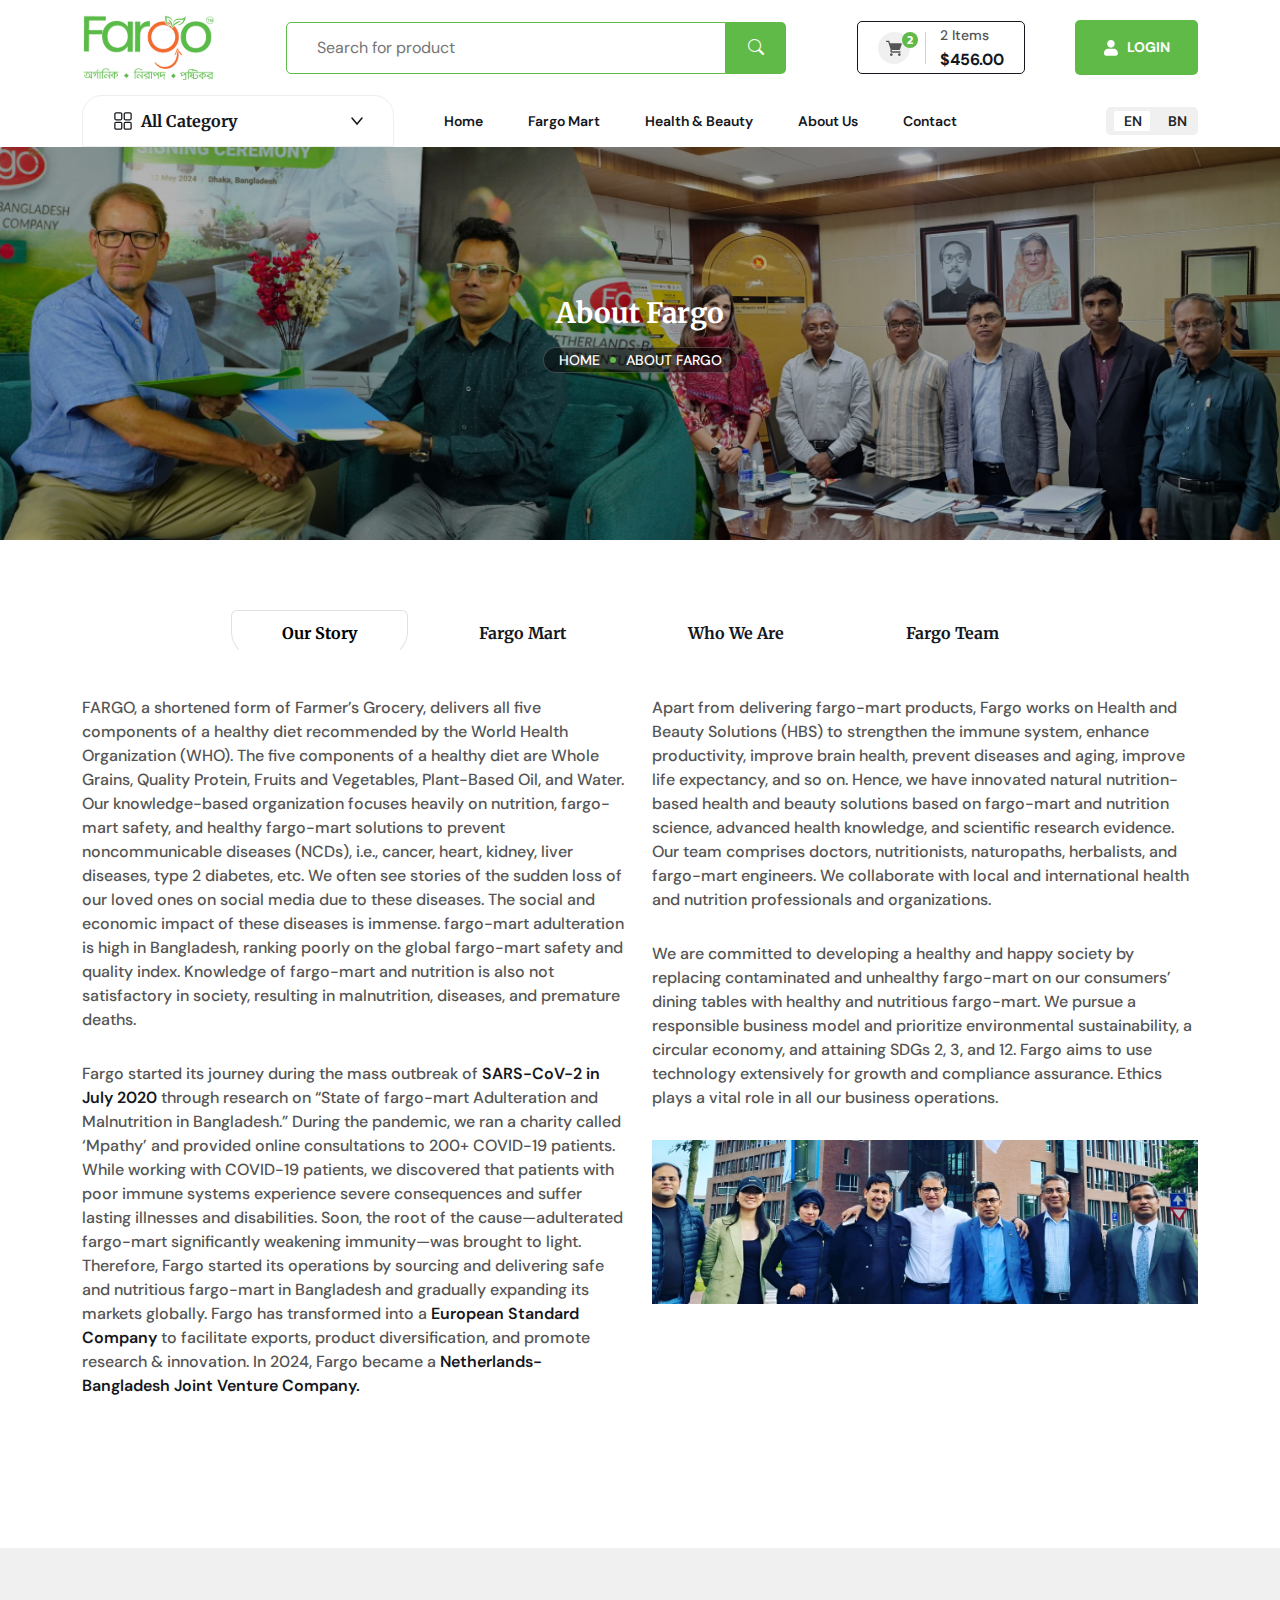
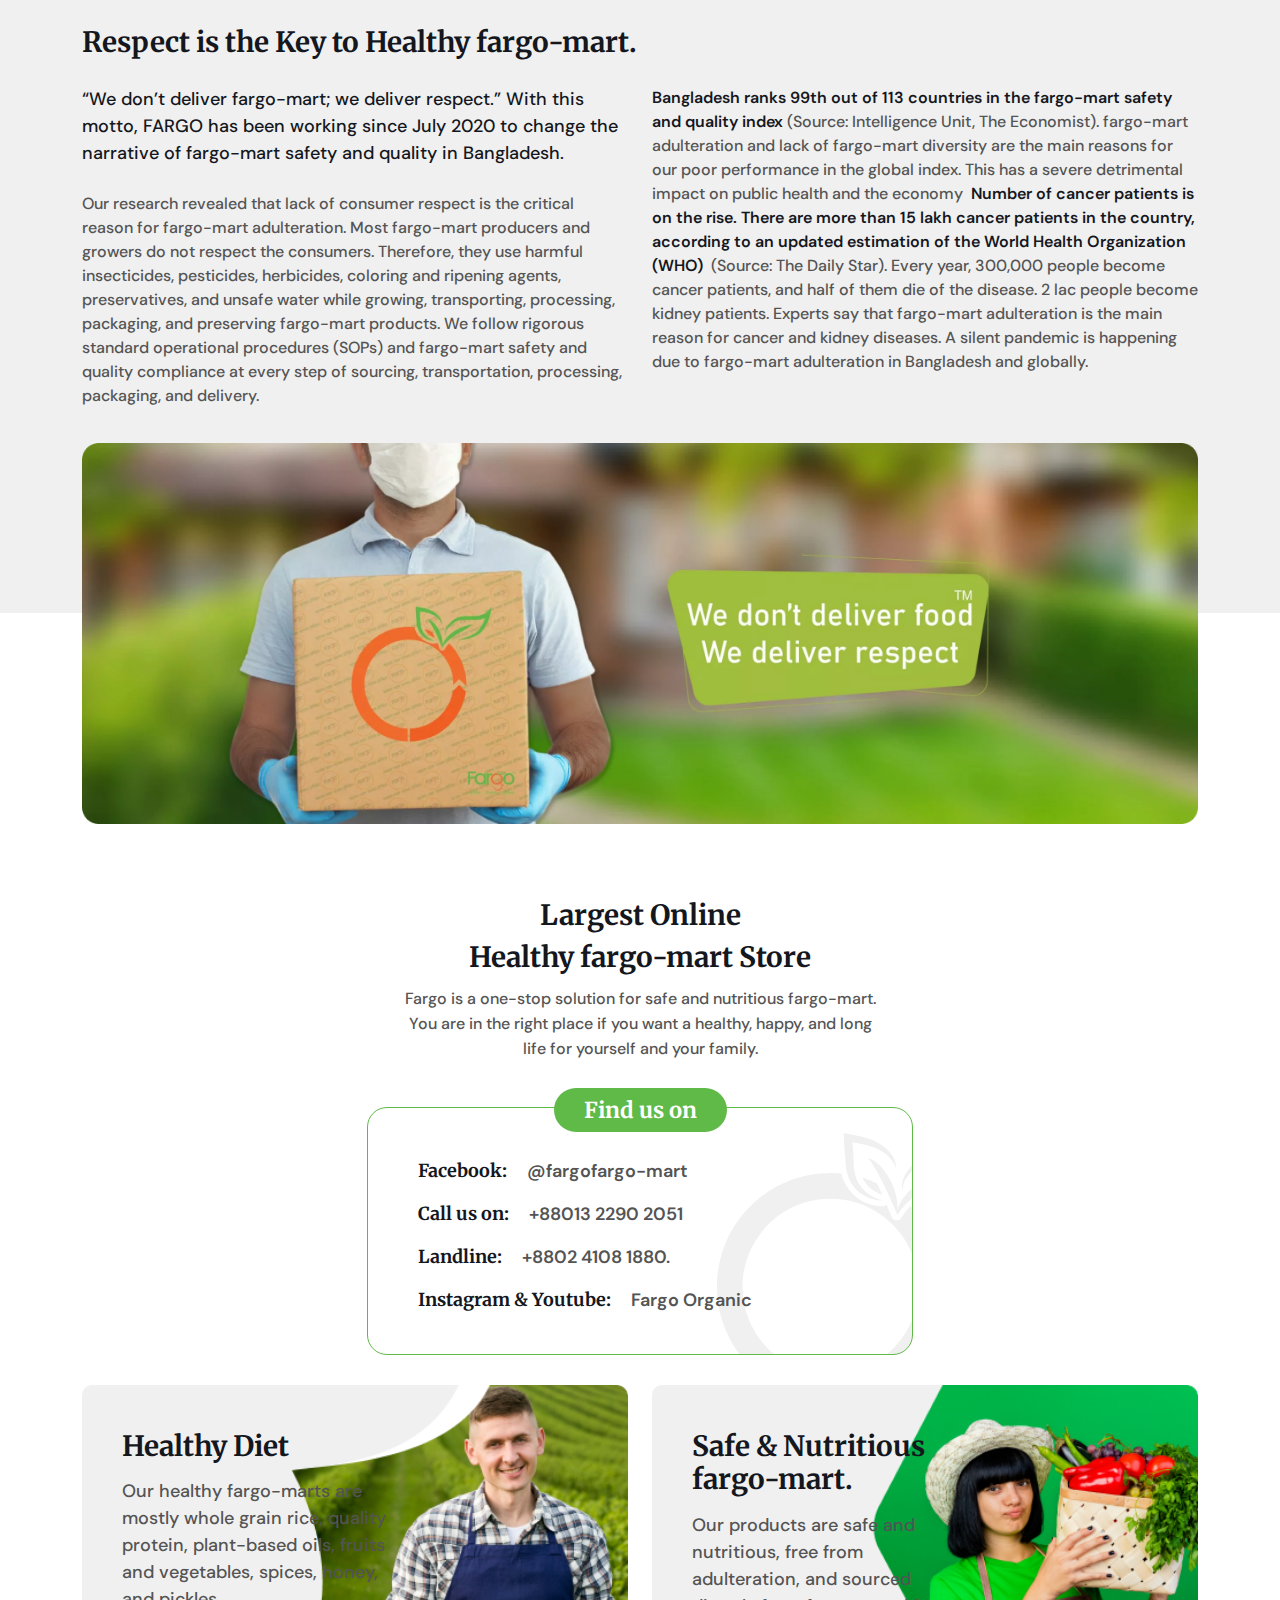
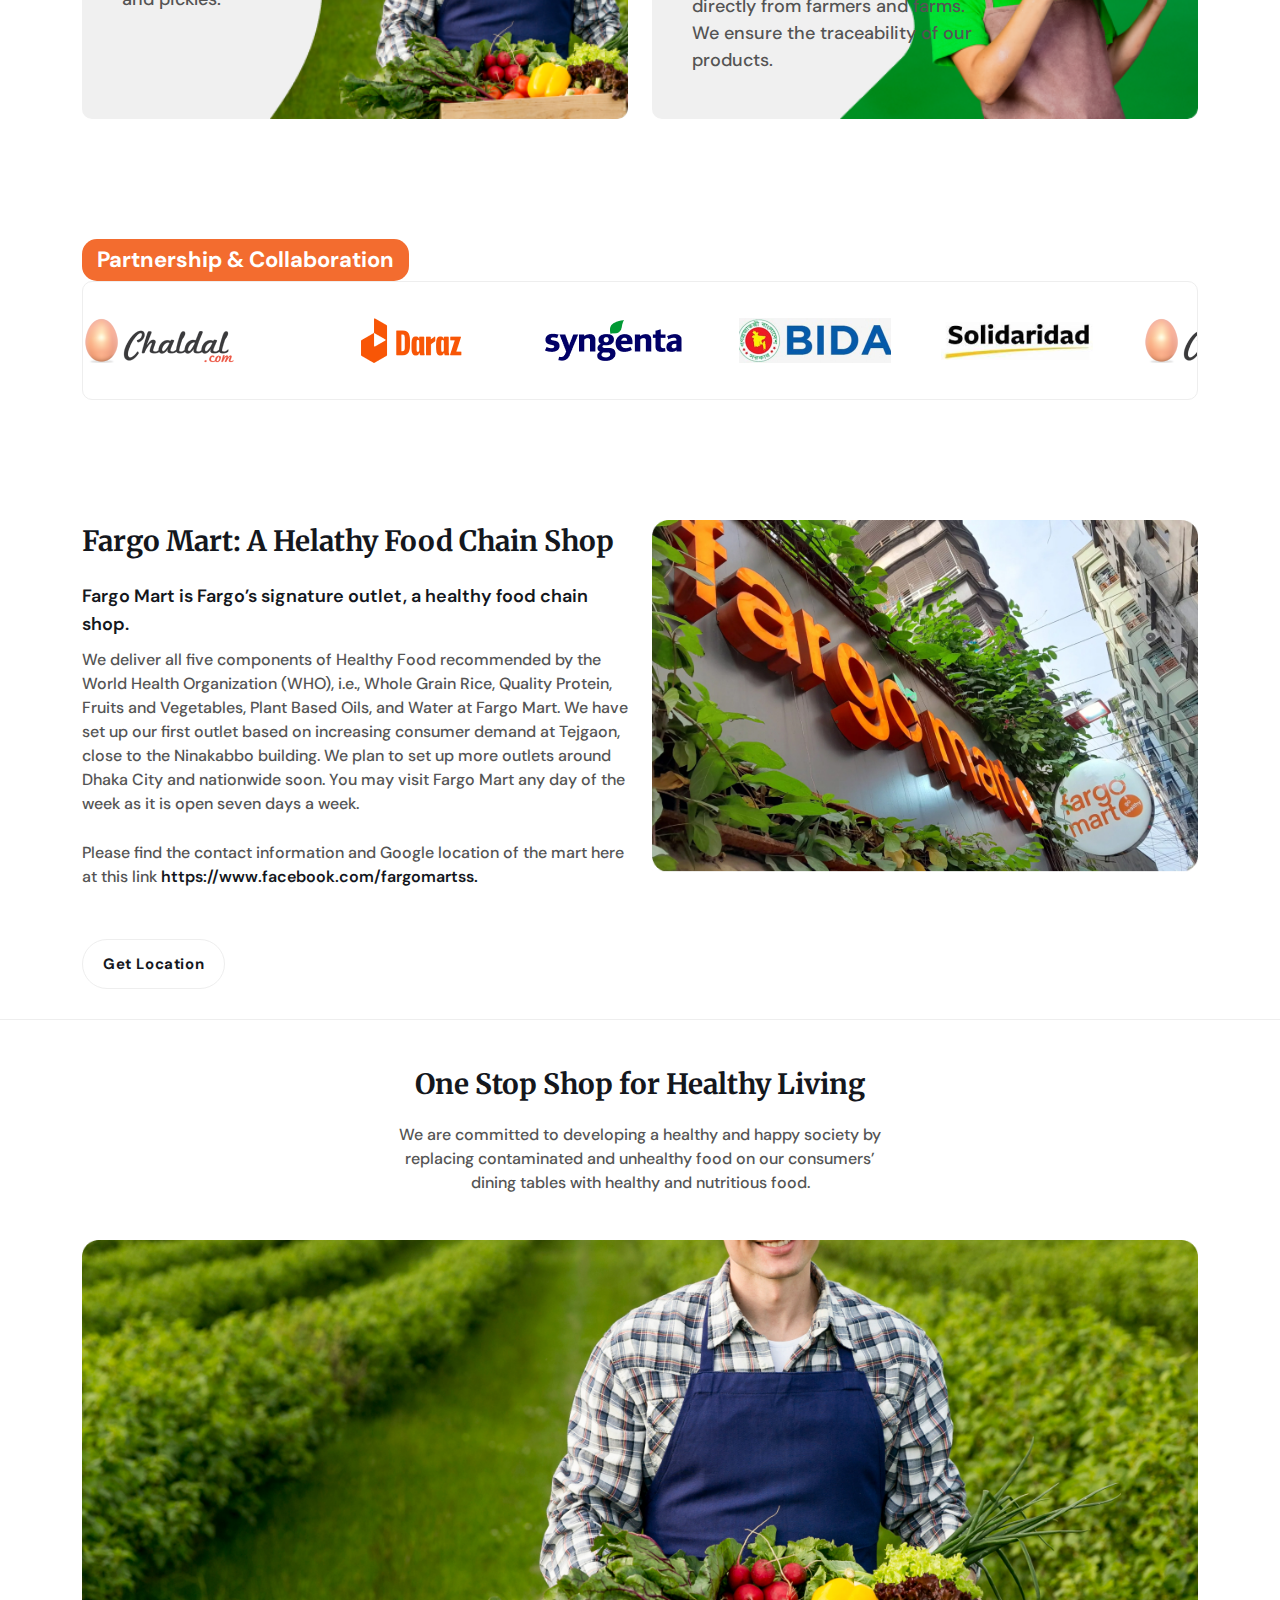
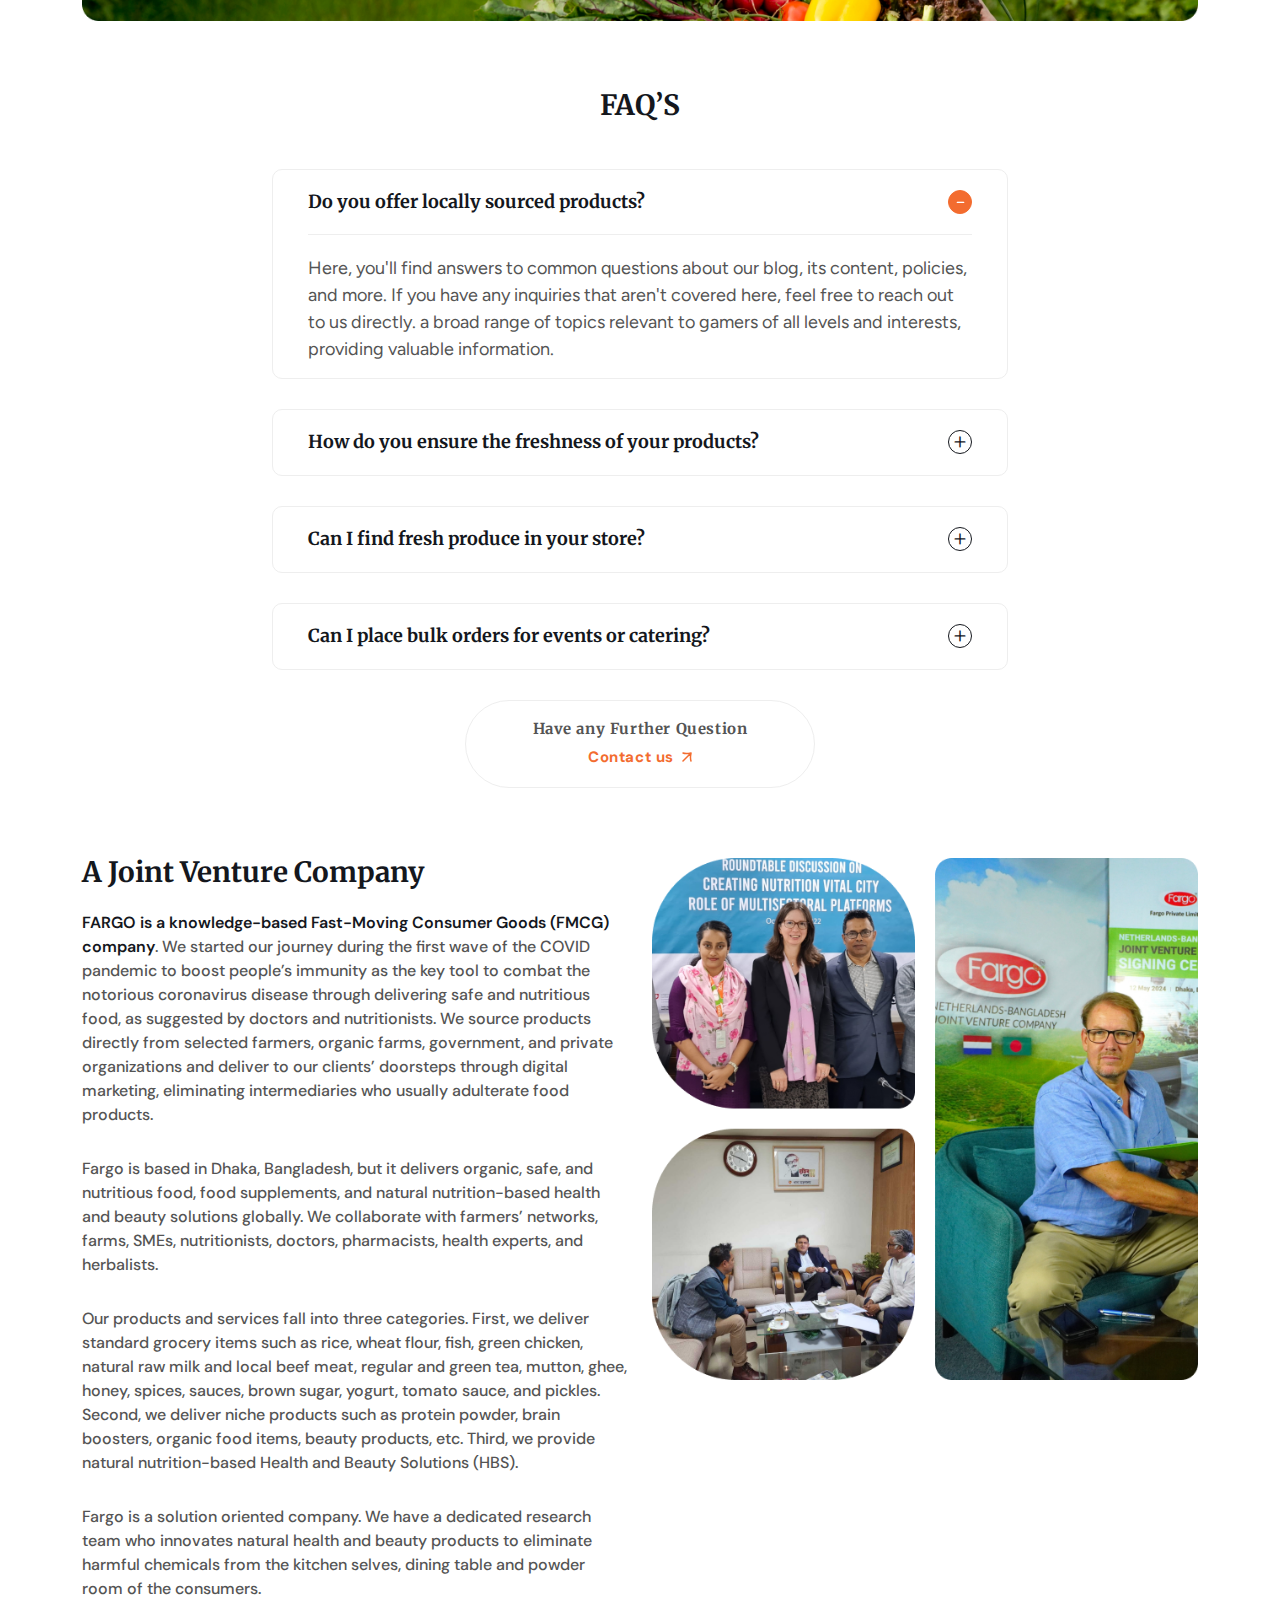
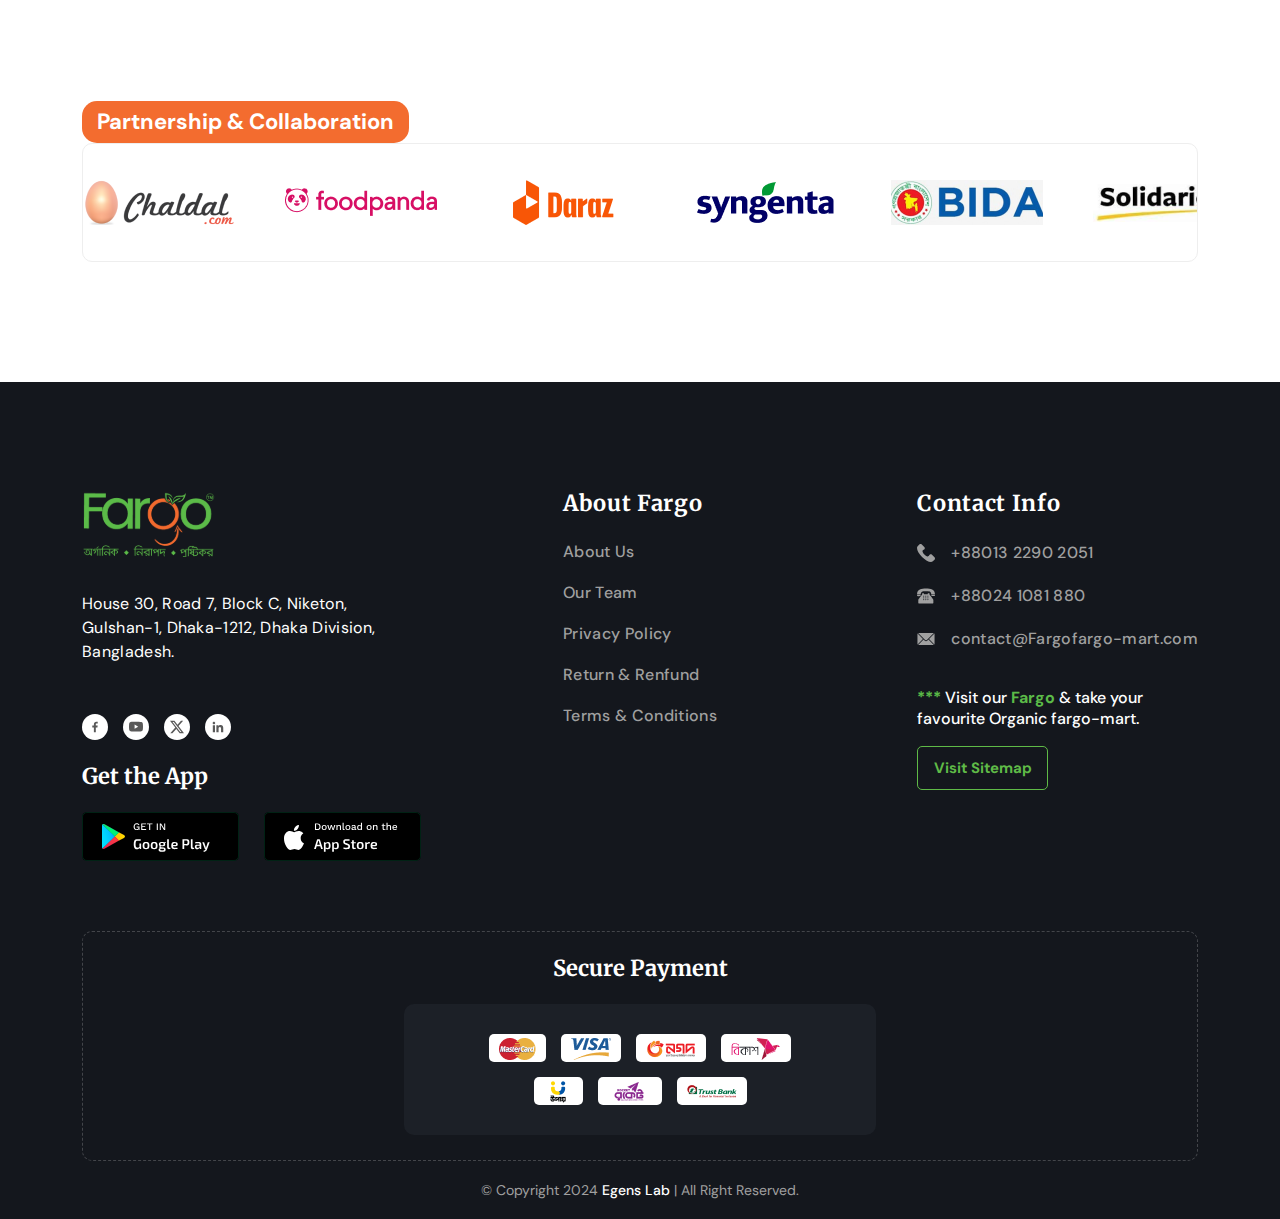
==== about-us.html @ 72e7073d "Add new code" ====
<!DOCTYPE html>
<html lang="en">

<head>
    <meta charset="UTF-8">
    <meta name="viewport" content="width=device-width, initial-scale=1.0">
    <!-- swiper link -->
    <link rel="stylesheet" href="assets/css/swiper-bundle.min.css">
    <!-- fancybox link -->
    <link rel="stylesheet" href="assets/css/jquery.fancybox.min.css">
    <!-- animation css link -->
    <link rel="stylesheet" href="assets/css/animate.css">
    <link rel="stylesheet" href="assets/css/nice-select.css">
    <!-- bootstrap link -->
    <link rel="stylesheet" href="assets/css/bootstrap-icons.min.css">
    <link rel="stylesheet" href="assets/css/bootstrap.min.css">
    <!-- boxicon link -->
    <link rel="stylesheet" href="assets/css/boxicons.min.css">
    <!-- My css link -->
    <link rel="stylesheet" href="assets/css/style.css">
    <title>Fargo- HTML template</title>
</head>

<body>
    <!-- Header section strats here -->
    <div class="top-bar d-lg-flex d-none">
        <div class="container-xl container-fluid">
            <div class="row">
                <div class="col-lg-12">
                    <div class="topbar-wrapper">
                        <div class="company-logo">
                            <a href="#">
                                <img src="assets/image/icon/fargo-logo.svg" alt="">
                            </a>
                        </div>
                        <div class="search-area">
                            <form>
                                <div class="form-inner">
                                    <input type="text" placeholder="Search for product">
                                    <button type="submit"><i class="bi bi-search"></i></button>
                                </div>
                            </form>
                        </div>
                        <div class="top-bar-right">
                            <div class="price-tag">
                                <div class="icon">
                                    <svg width="16" height="16" viewBox="0 0 16 16" fill="none"
                                        xmlns="http://www.w3.org/2000/svg">
                                        <path
                                            d="M0.666667 0.666687C0.489856 0.666687 0.320286 0.736925 0.195262 0.861949C0.0702379 0.986973 0 1.15654 0 1.33335C0 1.51016 0.0702379 1.67973 0.195262 1.80476C0.320286 1.92978 0.489856 2.00002 0.666667 2.00002H1.85333C1.95024 2.00019 2.04464 2.03078 2.12323 2.08748C2.20181 2.14417 2.26061 2.22411 2.29133 2.31602L4.48933 8.91135C4.58733 9.20468 4.59933 9.51935 4.52467 9.81935L4.344 10.544C4.078 11.6067 4.90533 12.6667 6 12.6667H14C14.1768 12.6667 14.3464 12.5964 14.4714 12.4714C14.5964 12.3464 14.6667 12.1768 14.6667 12C14.6667 11.8232 14.5964 11.6536 14.4714 11.5286C14.3464 11.4036 14.1768 11.3334 14 11.3334H6C5.74 11.3334 5.57333 11.12 5.63667 10.8687L5.77333 10.3234C5.79636 10.2311 5.84953 10.1492 5.92441 10.0906C5.99929 10.032 6.0916 10.0002 6.18667 10H13.3333C13.4734 10.0002 13.61 9.95623 13.7237 9.87437C13.8374 9.79252 13.9224 9.67693 13.9667 9.54402L15.7433 4.21069C15.7767 4.11046 15.7858 4.00374 15.7698 3.89932C15.7539 3.7949 15.7133 3.69576 15.6516 3.61008C15.5898 3.5244 15.5085 3.45463 15.4145 3.40652C15.3204 3.3584 15.2163 3.33333 15.1107 3.33335H4.37C4.27298 3.33332 4.17843 3.3028 4.09971 3.24609C4.02099 3.18938 3.96209 3.10937 3.93133 3.01735L3.29933 1.12269C3.2551 0.989883 3.17019 0.874371 3.05663 0.792525C2.94308 0.71068 2.80664 0.666653 2.66667 0.666687H0.666667ZM5.33333 13.3334C4.97971 13.3334 4.64057 13.4738 4.39052 13.7239C4.14048 13.9739 4 14.3131 4 14.6667C4 15.0203 4.14048 15.3594 4.39052 15.6095C4.64057 15.8595 4.97971 16 5.33333 16C5.68695 16 6.02609 15.8595 6.27614 15.6095C6.52619 15.3594 6.66667 15.0203 6.66667 14.6667C6.66667 14.3131 6.52619 13.9739 6.27614 13.7239C6.02609 13.4738 5.68695 13.3334 5.33333 13.3334ZM13.3333 13.3334C12.9797 13.3334 12.6406 13.4738 12.3905 13.7239C12.1405 13.9739 12 14.3131 12 14.6667C12 15.0203 12.1405 15.3594 12.3905 15.6095C12.6406 15.8595 12.9797 16 13.3333 16C13.687 16 14.0261 15.8595 14.2761 15.6095C14.5262 15.3594 14.6667 15.0203 14.6667 14.6667C14.6667 14.3131 14.5262 13.9739 14.2761 13.7239C14.0261 13.4738 13.687 13.3334 13.3333 13.3334Z"
                                            fill="#545454" />
                                    </svg>
                                    <span>2</span>
                                </div>
                                <div class="price">
                                    <span>2 Items</span>
                                    <h6>$456.00</h6>
                                </div>
                            </div>
                            <div class="login-button">
                                <a href="#" class="primary-btn1">
                                    <svg width="16" height="16" viewBox="0 0 16 16" fill="none"
                                        xmlns="http://www.w3.org/2000/svg">
                                        <path
                                            d="M4.1035 3.81732C4.1035 1.71257 5.81608 0 7.92083 0C10.0256 0 11.7382 1.71257 11.7382 3.81732C11.7382 5.92207 10.0256 7.63464 7.92083 7.63464C5.81608 7.63464 4.1035 5.92207 4.1035 3.81732ZM10.3318 8.84011H5.50989C2.96233 8.84011 0.888916 10.9135 0.888916 13.4611C0.889342 14.0471 1.12232 14.609 1.53669 15.0233C1.95106 15.4377 2.51294 15.6707 3.09895 15.6711H12.7427C13.3287 15.6707 13.8906 15.4377 14.305 15.0233C14.7193 14.609 14.9523 14.0471 14.9527 13.4611C14.9527 10.9135 12.8793 8.84011 10.3318 8.84011Z"
                                            fill="white" />
                                    </svg>
                                    LOGIN
                                </a>
                            </div>
                        </div>
                    </div>
                </div>
            </div>
        </div>
    </div>
    <header class="header-area">
        <div class="container-xl container-fluid">
            <div class="row">
                <div class="col-lg-12">
                    <div class="header-wrapper">
                        <div class="category-ans-menu">

                            <div class="category-area">
                                <div class="category-btn">
                                    <span>
                                        <svg width="20" height="20" viewBox="0 0 20 20" fill="none"
                                            xmlns="http://www.w3.org/2000/svg">
                                            <path
                                                d="M16.875 10.625H12.5C12.0027 10.625 11.5258 10.8225 11.1742 11.1742C10.8225 11.5258 10.625 12.0027 10.625 12.5V16.875C10.625 17.3723 10.8225 17.8492 11.1742 18.2008C11.5258 18.5525 12.0027 18.75 12.5 18.75H16.875C17.3723 18.75 17.8492 18.5525 18.2008 18.2008C18.5525 17.8492 18.75 17.3723 18.75 16.875V12.5C18.75 12.0027 18.5525 11.5258 18.2008 11.1742C17.8492 10.8225 17.3723 10.625 16.875 10.625ZM17.5 16.875C17.5 17.0408 17.4342 17.1997 17.3169 17.3169C17.1997 17.4342 17.0408 17.5 16.875 17.5H12.5C12.3342 17.5 12.1753 17.4342 12.0581 17.3169C11.9408 17.1997 11.875 17.0408 11.875 16.875V12.5C11.875 12.3342 11.9408 12.1753 12.0581 12.0581C12.1753 11.9408 12.3342 11.875 12.5 11.875H16.875C17.0408 11.875 17.1997 11.9408 17.3169 12.0581C17.4342 12.1753 17.5 12.3342 17.5 12.5V16.875ZM7.5 10.625H3.125C2.62772 10.625 2.15081 10.8225 1.79917 11.1742C1.44754 11.5258 1.25 12.0027 1.25 12.5V16.875C1.25 17.3723 1.44754 17.8492 1.79917 18.2008C2.15081 18.5525 2.62772 18.75 3.125 18.75H7.5C7.99728 18.75 8.47419 18.5525 8.82583 18.2008C9.17746 17.8492 9.375 17.3723 9.375 16.875V12.5C9.375 12.0027 9.17746 11.5258 8.82583 11.1742C8.47419 10.8225 7.99728 10.625 7.5 10.625ZM8.125 16.875C8.125 17.0408 8.05915 17.1997 7.94194 17.3169C7.82473 17.4342 7.66576 17.5 7.5 17.5H3.125C2.95924 17.5 2.80027 17.4342 2.68306 17.3169C2.56585 17.1997 2.5 17.0408 2.5 16.875V12.5C2.5 12.3342 2.56585 12.1753 2.68306 12.0581C2.80027 11.9408 2.95924 11.875 3.125 11.875H7.5C7.66576 11.875 7.82473 11.9408 7.94194 12.0581C8.05915 12.1753 8.125 12.3342 8.125 12.5V16.875ZM16.875 1.25H12.5C12.0027 1.25 11.5258 1.44754 11.1742 1.79917C10.8225 2.15081 10.625 2.62772 10.625 3.125V7.5C10.625 7.99728 10.8225 8.47419 11.1742 8.82583C11.5258 9.17746 12.0027 9.375 12.5 9.375H16.875C17.3723 9.375 17.8492 9.17746 18.2008 8.82583C18.5525 8.47419 18.75 7.99728 18.75 7.5V3.125C18.75 2.62772 18.5525 2.15081 18.2008 1.79917C17.8492 1.44754 17.3723 1.25 16.875 1.25ZM17.5 7.5C17.5 7.66576 17.4342 7.82473 17.3169 7.94194C17.1997 8.05915 17.0408 8.125 16.875 8.125H12.5C12.3342 8.125 12.1753 8.05915 12.0581 7.94194C11.9408 7.82473 11.875 7.66576 11.875 7.5V3.125C11.875 2.95924 11.9408 2.80027 12.0581 2.68306C12.1753 2.56585 12.3342 2.5 12.5 2.5H16.875C17.0408 2.5 17.1997 2.56585 17.3169 2.68306C17.4342 2.80027 17.5 2.95924 17.5 3.125V7.5ZM7.5 1.25H3.125C2.62772 1.25 2.15081 1.44754 1.79917 1.79917C1.44754 2.15081 1.25 2.62772 1.25 3.125V7.5C1.25 7.99728 1.44754 8.47419 1.79917 8.82583C2.15081 9.17746 2.62772 9.375 3.125 9.375H7.5C7.99728 9.375 8.47419 9.17746 8.82583 8.82583C9.17746 8.47419 9.375 7.99728 9.375 7.5V3.125C9.375 2.62772 9.17746 2.15081 8.82583 1.79917C8.47419 1.44754 7.99728 1.25 7.5 1.25ZM8.125 7.5C8.125 7.66576 8.05915 7.82473 7.94194 7.94194C7.82473 8.05915 7.66576 8.125 7.5 8.125H3.125C2.95924 8.125 2.80027 8.05915 2.68306 7.94194C2.56585 7.82473 2.5 7.66576 2.5 7.5V3.125C2.5 2.95924 2.56585 2.80027 2.68306 2.68306C2.80027 2.56585 2.95924 2.5 3.125 2.5H7.5C7.66576 2.5 7.82473 2.56585 7.94194 2.68306C8.05915 2.80027 8.125 2.95924 8.125 3.125V7.5Z"
                                                fill="#14171D" />
                                        </svg>
                                        All Category
                                    </span>
                                    <svg width="12" height="12" viewBox="0 0 12 12" fill="none"
                                        xmlns="http://www.w3.org/2000/svg">
                                        <path d="M1 3L6 9L11 3" stroke="#14171D" stroke-width="1.5"
                                            stroke-linecap="round" />
                                    </svg>
                                </div>
                                <div class="category-menu">

                                    <ul class="category-list">
                                        <li class="active"><a href="#"><img src="assets/image/icon/spices.svg"
                                                    alt="">Spices</a></li>
                                        <li><a href="#"><img src="assets/image/icon/dates.svg" alt="">Fresh Dates</a>
                                        </li>
                                        <li><a href="#"><img src="assets/image/icon/oil.svg" alt="">Oils & Extracts</a>
                                        </li>
                                        <li><a href="#"><img src="assets/image/icon/grains.svg" alt="">Grains</a></li>
                                        <li><a href="#"><img src="assets/image/icon/ghee.svg" alt="">Pure Ghee</a></li>
                                        <li><a href="#"><img src="assets/image/icon/sauce.svg" alt="">Sauce</a></li>
                                        <li><a href="#"><img src="assets/image/icon/honey.svg" alt="">Honey</a></li>
                                        <li><a href="#"><img src="assets/image/icon/pickle.svg" alt="">Pickle</a></li>
                                        <li><a href="#"><img src="assets/image/icon/tea.svg" alt="">Fresh Tea</a></li>
                                        <li><a href="#"><img src="assets/image/icon/fish.svg" alt="">Dried Fish</a></li>
                                    </ul>
                                    <div class="hotline">
                                        <div class="icon">
                                            <svg width="40" height="40" viewBox="0 0 40 40"
                                                xmlns="http://www.w3.org/2000/svg">
                                                <path
                                                    d="M34.7287 16.3927V15.8248C34.7287 11.8804 33.1618 8.09754 30.3726 5.30842C27.5835 2.51929 23.8006 0.952381 19.8562 0.952381C15.9118 0.952381 12.1289 2.51929 9.33981 5.30842C6.55069 8.09754 4.98377 11.8804 4.98377 15.8248V16.3927C3.66811 16.9731 2.5718 17.9579 1.85416 19.2041C1.13652 20.4502 0.83494 21.8927 0.993244 23.322C1.15155 24.7512 1.76149 26.0928 2.73443 27.1517C3.70737 28.2105 4.99262 28.9316 6.40341 29.21C6.70246 31.8513 7.96363 34.29 9.94622 36.0606C11.9288 37.8312 14.494 38.8098 17.1521 38.8095H19.8562V34.7534H17.1521V36.1054C15.0006 36.1054 12.9373 35.2507 11.4159 33.7294C9.89457 32.2081 9.03989 30.1447 9.03989 27.9932V15.8248H7.68785C7.68785 12.5976 8.96987 9.5025 11.2519 7.22049C13.5339 4.93848 16.629 3.65646 19.8562 3.65646C23.0835 3.65646 26.1785 4.93848 28.4606 7.22049C30.7426 9.5025 32.0246 12.5976 32.0246 15.8248H30.6725V29.3452H32.0246C33.5762 29.3434 35.0801 28.8078 36.2836 27.8285C37.4871 26.8491 38.3171 25.4855 38.6342 23.9666C38.9513 22.4476 38.7362 20.8659 38.0251 19.4868C37.3139 18.1077 36.15 17.0152 34.7287 16.3927Z" />
                                            </svg>
                                        </div>
                                        <div class="content">
                                            <h6>Hotline Number</h6>
                                            <a href="tel:+990475-284748">+990475-284748</a>
                                        </div>
                                    </div>
                                </div>
                            </div>

                            <div class="main-menu-wrap">
                                <div class="company-logo d-lg-none d-flex">
                                    <a href="#">
                                        <img src="assets/image/icon/fargo-logo.svg" alt="">
                                    </a>
                                </div>
                                <ul class="main-menu">
                                    <li><a href="#">Home</a></li>
                                    <li><a href="#">Fargo Mart</a></li>
                                    <li><a href="#">Health & Beauty</a></li>
                                    <li><a href="#">About Us</a></li>
                                    <li><a href="#">Contact</a></li>
                                </ul>
                                <div class="d-lg-none">
                                    <div class="search-area mb-30">
                                        <form>
                                            <div class="form-inner">
                                                <input type="text" placeholder="Search for product">
                                                <button type="submit"><i class="bi bi-search"></i></button>
                                            </div>
                                        </form>
                                    </div>
                                    <div class="price-tag mb-30">
                                        <div class="icon">
                                            <svg width="16" height="16" viewBox="0 0 16 16" fill="none"
                                                xmlns="http://www.w3.org/2000/svg">
                                                <path
                                                    d="M0.666667 0.666687C0.489856 0.666687 0.320286 0.736925 0.195262 0.861949C0.0702379 0.986973 0 1.15654 0 1.33335C0 1.51016 0.0702379 1.67973 0.195262 1.80476C0.320286 1.92978 0.489856 2.00002 0.666667 2.00002H1.85333C1.95024 2.00019 2.04464 2.03078 2.12323 2.08748C2.20181 2.14417 2.26061 2.22411 2.29133 2.31602L4.48933 8.91135C4.58733 9.20468 4.59933 9.51935 4.52467 9.81935L4.344 10.544C4.078 11.6067 4.90533 12.6667 6 12.6667H14C14.1768 12.6667 14.3464 12.5964 14.4714 12.4714C14.5964 12.3464 14.6667 12.1768 14.6667 12C14.6667 11.8232 14.5964 11.6536 14.4714 11.5286C14.3464 11.4036 14.1768 11.3334 14 11.3334H6C5.74 11.3334 5.57333 11.12 5.63667 10.8687L5.77333 10.3234C5.79636 10.2311 5.84953 10.1492 5.92441 10.0906C5.99929 10.032 6.0916 10.0002 6.18667 10H13.3333C13.4734 10.0002 13.61 9.95623 13.7237 9.87437C13.8374 9.79252 13.9224 9.67693 13.9667 9.54402L15.7433 4.21069C15.7767 4.11046 15.7858 4.00374 15.7698 3.89932C15.7539 3.7949 15.7133 3.69576 15.6516 3.61008C15.5898 3.5244 15.5085 3.45463 15.4145 3.40652C15.3204 3.3584 15.2163 3.33333 15.1107 3.33335H4.37C4.27298 3.33332 4.17843 3.3028 4.09971 3.24609C4.02099 3.18938 3.96209 3.10937 3.93133 3.01735L3.29933 1.12269C3.2551 0.989883 3.17019 0.874371 3.05663 0.792525C2.94308 0.71068 2.80664 0.666653 2.66667 0.666687H0.666667ZM5.33333 13.3334C4.97971 13.3334 4.64057 13.4738 4.39052 13.7239C4.14048 13.9739 4 14.3131 4 14.6667C4 15.0203 4.14048 15.3594 4.39052 15.6095C4.64057 15.8595 4.97971 16 5.33333 16C5.68695 16 6.02609 15.8595 6.27614 15.6095C6.52619 15.3594 6.66667 15.0203 6.66667 14.6667C6.66667 14.3131 6.52619 13.9739 6.27614 13.7239C6.02609 13.4738 5.68695 13.3334 5.33333 13.3334ZM13.3333 13.3334C12.9797 13.3334 12.6406 13.4738 12.3905 13.7239C12.1405 13.9739 12 14.3131 12 14.6667C12 15.0203 12.1405 15.3594 12.3905 15.6095C12.6406 15.8595 12.9797 16 13.3333 16C13.687 16 14.0261 15.8595 14.2761 15.6095C14.5262 15.3594 14.6667 15.0203 14.6667 14.6667C14.6667 14.3131 14.5262 13.9739 14.2761 13.7239C14.0261 13.4738 13.687 13.3334 13.3333 13.3334Z"
                                                    fill="#545454" />
                                            </svg>
                                            <span>2</span>
                                        </div>
                                        <div class="price">
                                            <span>2 Items</span>
                                            <h6>$456.00</h6>
                                        </div>
                                    </div>
                                    <a href="#" class="primary-btn1">
                                        <svg width="16" height="16" viewBox="0 0 16 16" fill="none"
                                            xmlns="http://www.w3.org/2000/svg">
                                            <path
                                                d="M4.1035 3.81732C4.1035 1.71257 5.81608 0 7.92083 0C10.0256 0 11.7382 1.71257 11.7382 3.81732C11.7382 5.92207 10.0256 7.63464 7.92083 7.63464C5.81608 7.63464 4.1035 5.92207 4.1035 3.81732ZM10.3318 8.84011H5.50989C2.96233 8.84011 0.888916 10.9135 0.888916 13.4611C0.889342 14.0471 1.12232 14.609 1.53669 15.0233C1.95106 15.4377 2.51294 15.6707 3.09895 15.6711H12.7427C13.3287 15.6707 13.8906 15.4377 14.305 15.0233C14.7193 14.609 14.9523 14.0471 14.9527 13.4611C14.9527 10.9135 12.8793 8.84011 10.3318 8.84011Z"
                                                fill="white" />
                                        </svg>
                                        LOGIN
                                    </a>
                                </div>
                            </div>
                        </div>
                        <div class="company-logo-main d-lg-none d-flex">
                            <a href="#">
                                <img src="assets/image/icon/fargo-logo.svg" alt="">
                            </a>
                        </div>
                        <div class="nav-right">
                            <div class="language-switch">
                                <input type="checkbox" class="checkbox">
                                <div class="knobs">
                                    <span></span>
                                </div>
                            </div>
                            <div class="mobile-menu-btn d-lg-none d-flex">
                                <svg width="20" height="18" viewBox="0 0 20 18" xmlns="http://www.w3.org/2000/svg">
                                    <path
                                        d="M1.29445 2.8421H10.5237C11.2389 2.8421 11.8182 2.2062 11.8182 1.42105C11.8182 0.635903 11.2389 0 10.5237 0H1.29445C0.579249 0 0 0.635903 0 1.42105C0 2.2062 0.579249 2.8421 1.29445 2.8421Z">
                                    </path>
                                    <path
                                        d="M1.23002 10.421H18.77C19.4496 10.421 20 9.78506 20 8.99991C20 8.21476 19.4496 7.57886 18.77 7.57886H1.23002C0.550421 7.57886 0 8.21476 0 8.99991C0 9.78506 0.550421 10.421 1.23002 10.421Z">
                                    </path>
                                    <path
                                        d="M18.8052 15.1579H10.2858C9.62563 15.1579 9.09094 15.7938 9.09094 16.5789C9.09094 17.3641 9.62563 18 10.2858 18H18.8052C19.4653 18 20 17.3641 20 16.5789C20 15.7938 19.4653 15.1579 18.8052 15.1579Z">
                                    </path>
                                </svg>
                            </div>
                        </div>

                    </div>
                </div>
            </div>
        </div>

    </header>
    <!-- Header section ends here -->
    <!-- Breadcrumbs section strats here -->
    <div class="breadcrumbs-section"
        style="background-image: linear-gradient(270deg, rgba(0, 0, 0, .3), rgba(0, 0, 0, .3) 101.02%),  url(assets/image/about-us/about-us-breadcrumbs-image.jpg);">
        <div class="container-fluid">
            <div class="row">
                <div class="col-lg-12">
                    <div class="breadcrumbs-content text-center">
                        <h1>About Fargo</h1>
                        <ul class="breadcrumb-list">
                            <li><a href="index.html">Home</a></li>
                            <li>About Fargo</li>
                        </ul>
                    </div>
                </div>
            </div>
        </div>
    </div>
    <!-- Breadcrumbs section ends here  -->
    <div class="nav-tab pt-70">
        <div class="container">
            <div class="row mb-40">
                <div class="col-lg-12">
                    <ul class="nav nav-tabs" id="myTab5" role="tablist">
                        <li class="nav-item" role="presentation">
                            <button class="nav-link active" id="our-story-tab" data-bs-toggle="tab"
                                data-bs-target="#our-story" type="button" role="tab" aria-controls="our-story"
                                aria-selected="false" tabindex="-1">Our Story</button>
                        </li>
                        <li class="nav-item" role="presentation">
                            <button class="nav-link" id="fargo-mart-tab" data-bs-toggle="tab"
                                data-bs-target="#fargo-mart" type="button" role="tab" aria-controls="fargo-mart"
                                aria-selected="false" tabindex="-1">Fargo Mart</button>
                        </li>
                        <li class="nav-item" role="presentation">
                            <button class="nav-link" id="who-we-are-tab" data-bs-toggle="tab"
                                data-bs-target="#who-we-are" type="button" role="tab" aria-controls="who-we-are"
                                aria-selected="false" tabindex="-1">Who
                                We Are</button>
                        </li>
                        <li class="nav-item" role="presentation">
                            <button class="nav-link" id="fargo-team-tab" data-bs-toggle="tab"
                                data-bs-target="#fargo-team" type="button" role="tab" aria-controls="fargo-team"
                                aria-selected="true">Fargo Team</button>
                        </li>
                    </ul>
                </div>
            </div>
        </div>
        <div class="tab-content" id="myTabContent5">
            <div class="tab-pane fade show active" id="our-story" role="tabpanel">
                <!-- About fargo section strats here -->
                <div class="about-fargo-section mb-120">
                    <div class="container">
                        <div class="row">
                            <div class="col-lg-6">
                                <div class="about-content">
                                    <p>FARGO, a shortened form of Farmer’s Grocery, delivers all five components of a
                                        healthy diet
                                        recommended by the World Health Organization (WHO). The five components of a
                                        healthy diet
                                        are Whole Grains, Quality Protein, Fruits and Vegetables, Plant-Based Oil, and
                                        Water. Our
                                        knowledge-based organization focuses heavily on nutrition, fargo-mart safety,
                                        and
                                        healthy fargo-mart
                                        solutions to prevent noncommunicable diseases (NCDs), i.e., cancer, heart,
                                        kidney, liver
                                        diseases, type 2 diabetes, etc. We often see stories of the sudden loss of our
                                        loved ones on
                                        social media due to these diseases. The social and economic impact of these
                                        diseases is
                                        immense. fargo-mart adulteration is high in Bangladesh, ranking poorly on the
                                        global
                                        fargo-mart safety
                                        and quality index. Knowledge of fargo-mart and nutrition is also not
                                        satisfactory in
                                        society,
                                        resulting in malnutrition, diseases, and premature deaths.</p>
                                    <p>Fargo started its journey during the mass outbreak of <span>SARS-CoV-2 in July
                                            2020</span>
                                        through
                                        research on “State of fargo-mart Adulteration and Malnutrition in Bangladesh.”
                                        During the pandemic, we ran a charity called ‘Mpathy’ and provided online
                                        consultations to
                                        200+ COVID-19 patients. While working with COVID-19 patients, we discovered that
                                        patients
                                        with poor immune systems experience severe consequences and suffer lasting
                                        illnesses and
                                        disabilities. Soon, the root of the cause—adulterated fargo-mart significantly
                                        weakening
                                        immunity—was brought to light. Therefore, Fargo started its operations by
                                        sourcing and
                                        delivering safe and nutritious fargo-mart in Bangladesh and gradually expanding
                                        its
                                        markets
                                        globally.
                                        Fargo has transformed into a <span>European Standard Company</span> to
                                        facilitate exports,
                                        product
                                        diversification, and promote research & innovation. In 2024, Fargo became a
                                        <span> Netherlands-Bangladesh Joint Venture Company.</span>
                                    </p>
                                </div>
                            </div>
                            <div class="col-lg-6">
                                <div class="about-content">
                                    <p>Apart from delivering fargo-mart products, Fargo works on Health and Beauty
                                        Solutions
                                        (HBS) to
                                        strengthen the immune system, enhance productivity, improve brain health,
                                        prevent diseases
                                        and aging, improve life expectancy, and so on. Hence, we have innovated natural
                                        nutrition-based health and beauty solutions based on fargo-mart and nutrition
                                        science,
                                        advanced
                                        health knowledge, and scientific research evidence. Our team comprises doctors,
                                        nutritionists, naturopaths, herbalists, and fargo-mart engineers. We collaborate
                                        with
                                        local and
                                        international health and nutrition professionals and organizations.</p>
                                    <p>We are committed to developing a healthy and happy society by replacing
                                        contaminated and
                                        unhealthy fargo-mart on our consumers’ dining tables with healthy and nutritious
                                        fargo-mart.
                                        We pursue a
                                        responsible business model and prioritize environmental sustainability, a
                                        circular economy,
                                        and attaining SDGs 2, 3, and 12. Fargo aims to use technology extensively for
                                        growth and
                                        compliance assurance. Ethics plays a vital role in all our business operations.
                                    </p>
                                    <div class="fargo-about-image">
                                        <img src="assets/image/about-us/fargo-about-image.jpg" alt="">
                                    </div>
                                </div>
                            </div>
                        </div>
                    </div>
                </div>
                <div class="healthy-food-section mb-50">
                    <div class="container">
                        <div class="row">
                            <div class="col-lg-12">
                                <div class="healthy-food-section-title">
                                    <h4>Respect is the Key to Healthy fargo-mart.</h4>
                                </div>
                            </div>
                        </div>
                        <div class="row">
                            <div class="col-lg-6">
                                <div class="healthy-food-section-content">
                                    <p class="style-2">“We don’t deliver fargo-mart; we deliver respect.” With this
                                        motto,
                                        FARGO has been
                                        working
                                        since July 2020 to change the narrative of fargo-mart safety and quality in
                                        Bangladesh.
                                    </p>
                                    <p>Our research revealed that lack of consumer respect is the critical reason for
                                        fargo-mart
                                        adulteration. Most fargo-mart producers and growers do not respect the
                                        consumers.
                                        Therefore, they
                                        use harmful insecticides, pesticides, herbicides, coloring and ripening agents,
                                        preservatives, and unsafe water while growing, transporting, processing,
                                        packaging, and
                                        preserving fargo-mart products. We follow rigorous standard operational
                                        procedures
                                        (SOPs) and fargo-mart
                                        safety and quality compliance at every step of sourcing, transportation,
                                        processing,
                                        packaging, and delivery.</p>
                                </div>
                            </div>
                            <div class="col-lg-6">
                                <div class="healthy-food-section-content">
                                    <p><span>Bangladesh ranks 99th out of 113 countries in the fargo-mart safety and
                                            quality
                                            index </span>(Source:
                                        Intelligence Unit, The Economist). fargo-mart adulteration and lack of
                                        fargo-mart diversity
                                        are the main
                                        reasons for our poor performance in the global index. This has a severe
                                        detrimental impact
                                        on public health and the economy <span> Number of cancer patients is on the
                                            rise. There are
                                            more
                                            than 15 lakh cancer patients in the country, according to an updated
                                            estimation of the
                                            World
                                            Health Organization (WHO) </span> (Source: The Daily Star). Every year,
                                        300,000 people
                                        become cancer
                                        patients, and half of them die of the disease. 2 lac people become kidney
                                        patients. Experts
                                        say that fargo-mart adulteration is the main reason for cancer and kidney
                                        diseases. A
                                        silent
                                        pandemic is happening due to fargo-mart adulteration in Bangladesh and globally.
                                    </p>
                                </div>
                            </div>
                        </div>
                    </div>
                </div>
                <div class="healthy-food-bottom-image mb-70">
                    <div class="container">
                        <div class="row">
                            <div class="col-lg-12">
                                <img src="assets/image/about-us/healthy-food-image.png" alt="">
                            </div>
                        </div>
                    </div>
                </div>
                <div class="online-food-store-section">
                    <div class="container">
                        <div class="row">
                            <div class="col-lg-12 mb-30">
                                <div class="online-food-section-title text-center">
                                    <h4>Largest Online <br>
                                        Healthy fargo-mart Store</h4>
                                    <p>Fargo is a one-stop solution for safe and nutritious fargo-mart. You are in the
                                        right
                                        place if you
                                        want a healthy, happy, and long life for yourself and your family.</p>
                                </div>
                            </div>
                        </div>
                        <div class="row justify-content-center">
                            <div class="col-lg-6 mb-30 d-flex justify-content-center">
                                <div class="contact-area">
                                    <div class="found-us-btn">
                                        <a href="#">Find us on</a>
                                    </div>
                                    <ul>
                                        <li><span>Facebook:</span>@fargofargo-mart</li>
                                        <li><span>Call us on:</span>+88013 2290 2051 </li>
                                        <li><span>Landline:</span>+8802 4108 1880.</li>
                                        <li><span>Instagram & Youtube:</span>Fargo Organic</li>
                                    </ul>
                                </div>
                            </div>
                        </div>
                        <div class="row gy-4">
                            <div class="col-lg-6">
                                <div class="about-banner-card">
                                    <div class="banner-card-content">
                                        <h4>Healthy Diet</h4>
                                        <p>Our healthy fargo-marts are mostly whole grain rice, quality protein,
                                            plant-based
                                            oils, fruits
                                            and vegetables, spices, honey, and pickles.</p>
                                    </div>
                                </div>
                            </div>
                            <div class="col-lg-6">
                                <div class="about-banner-card style-2">
                                    <div class="banner-card-content">
                                        <h4>Safe & Nutritious fargo-mart.</h4>
                                        <p>Our products are safe and nutritious, free from adulteration, and sourced
                                            directly from
                                            farmers and farms. We ensure the traceability of our products.</p>
                                    </div>
                                </div>
                            </div>
                        </div>
                    </div>
                </div>
                <!-- About fargo section ends here -->
                <!-- partner section strats here -->
                <div class="partner-logo-section pt-120 mb-120 wow animate fadeInUp" data-wow-delay="200ms"
                    data-wow-duration="1500ms">
                    <div class="container">
                        <div class="row">
                            <div class="col-lg-12">
                                <div class="logo-wrap">
                                    <div class="logo-title">
                                        <h5>Partnership & Collaboration</h5>
                                    </div>
                                    <div class="logo-area">
                                        <div class="marquee_text2">
                                            <a href="#"><img src="assets/image/chaldal-logo.png" alt=""></a>
                                            <a href="#"><img src="assets/image/fargo-martpanda-logo.png" alt=""></a>
                                            <a href="#"><img src="assets/image/daraz-logo.png" alt=""></a>
                                            <a href="#"><img src="assets/image/syngenta.logo.png" alt=""></a>
                                            <a href="#"><img src="assets/image/bida-logo.png" alt=""></a>
                                            <a href="#"><img src="assets/image/solidaridad-logo.png" alt=""></a>
                                        </div>
                                    </div>
                                </div>
                            </div>
                        </div>
                    </div>
                </div>
                <!-- partner section ends here -->

            </div>
        </div>
        <div class="tab-content" id="myTabContent5">
            <div class="tab-pane fade show active" id="fargo-mart" role="tabpanel">
                <div class="fargo-mart-area mb-50">
                    <div class="container">
                        <div class="row">
                            <div class="col-lg-6">
                                <div class="fargo-mart-area-content">
                                    <h4>Fargo Mart: A Helathy Food Chain Shop</h4>
                                    <p class="style-2">Fargo Mart is Fargo’s signature outlet, a healthy food chain
                                        shop.</p>
                                    <p>We deliver all five components of Healthy Food recommended by the World Health
                                        Organization (WHO), i.e., Whole Grain Rice, Quality Protein, Fruits and
                                        Vegetables, Plant Based Oils, and Water at Fargo Mart. We have set up our first
                                        outlet based on increasing consumer demand at Tejgaon, close to the Ninakabbo
                                        building. We plan to set up more outlets around Dhaka City and nationwide soon.
                                        You may visit Fargo Mart any day of the week as it is open seven days a week.
                                    </p>
                                    <p>Please find the contact information and Google location of the mart here at this
                                        link <span>https://www.facebook.com/fargomartss.</span></p>
                                    <div class="location-btn">
                                        <a href="#" class="primary-btn3 location-btn">Get Location</a>
                                    </div>
                                </div>
                            </div>
                            <div class="col-lg-6">
                                <div class="fargo-mart-image">
                                    <img src="assets/image/about-us/fargo-mart-image.jpg" alt="">
                                </div>
                            </div>
                        </div>
                    </div>
                </div>
                <div class="fargo-mart-video-area">
                    <div class="container">
                        <div class="row">
                            <div class="col-lg-12">
                                <div class="fargo-mart-section-title">
                                    <h4>One Stop Shop for Healthy Living</h4>
                                    <p>We are committed to developing a healthy and happy society by replacing
                                        contaminated and unhealthy food on our consumers’ dining tables with healthy and
                                        nutritious food.</p>
                                </div>
                                <div class="video-section-image">
                                    <img src="assets/image/about-us/video-section-image.jpg" alt="">
                                </div>
                            </div>
                        </div>
                    </div>
                </div>
                <div class="faq-section pt-70 mb-70">
                    <div class="container">
                        <div class="row">
                            <div class="col-lg-12 mb-50">
                                <div class="section-title">
                                    <h4>FAQ’S</h4>
                                </div>
                            </div>
                        </div>
                        <div class="row justify-content-center g-lg-4 gy-5">
                            <div class="col-lg-8 ">
                                <div class="tab-content" id="v-pills-tabContent">
                                    <div class="tab-pane fade show active" id="general" role="tabpanel"
                                        aria-labelledby="general-tab" tabindex="0">
                                        <div class="faq-wrappper">
                                            <div class="faq-content">
                                                <div class="accordion" id="accordionGeneral">
                                                    <div class="accordion-item">
                                                        <h2 class="accordion-header" id="faqheadingOne">
                                                            <button class="accordion-button" type="button"
                                                                data-bs-toggle="collapse"
                                                                data-bs-target="#faqcollapseOne" aria-expanded="true"
                                                                aria-controls="faqcollapseOne">
                                                                Do you offer locally sourced products?
                                                            </button>
                                                        </h2>
                                                        <div id="faqcollapseOne"
                                                            class="accordion-collapse collapse show"
                                                            aria-labelledby="faqheadingOne"
                                                            data-bs-parent="#accordionGeneral">
                                                            <div class="accordion-body">
                                                                Here, you'll find answers to common questions about our
                                                                blog, its
                                                                content, policies, and more. If you have any inquiries
                                                                that aren't
                                                                covered here, feel free to reach out to us directly. a
                                                                broad range
                                                                of topics relevant to gamers of all levels and
                                                                interests, providing
                                                                valuable information.
                                                            </div>
                                                        </div>
                                                    </div>
                                                    <div class="accordion-item">
                                                        <h2 class="accordion-header" id="faqheadingTwo">
                                                            <button class="accordion-button collapsed" type="button"
                                                                data-bs-toggle="collapse"
                                                                data-bs-target="#faqcollapseTwo" aria-expanded="false"
                                                                aria-controls="faqcollapseTwo">
                                                                How do you ensure the freshness of your products?
                                                            </button>
                                                        </h2>
                                                        <div id="faqcollapseTwo" class="accordion-collapse collapse"
                                                            aria-labelledby="faqheadingTwo"
                                                            data-bs-parent="#accordionGeneral">
                                                            <div class="accordion-body">
                                                                Auctions allow items to be sold to the highest bidder.
                                                                Participants
                                                                bid on the item until the highest bid is reached within
                                                                a set
                                                                timeframe. The highest bidder wins and pays the bid
                                                                amount.
                                                            </div>
                                                        </div>
                                                    </div>
                                                    <div class="accordion-item">
                                                        <h2 class="accordion-header" id="faqheadingThree">
                                                            <button class="accordion-button collapsed" type="button"
                                                                data-bs-toggle="collapse"
                                                                data-bs-target="#faqcollapseThree" aria-expanded="false"
                                                                aria-controls="faqcollapseThree">
                                                                Can I find fresh produce in your store?
                                                            </button>
                                                        </h2>
                                                        <div id="faqcollapseThree" class="accordion-collapse collapse"
                                                            aria-labelledby="faqheadingThree"
                                                            data-bs-parent="#accordionGeneral">
                                                            <div class="accordion-body">
                                                                Types of auctions include English (ascending bid), Dutch
                                                                (descending
                                                                bid), sealed-bid (highest bid wins), and Vickrey
                                                                (sealed-bid,
                                                                second-highest bid wins). Additionally, there are
                                                                reverse (lowest
                                                                bid wins) and silent (secret bids) auctions, catering to
                                                                various
                                                                selling dynamics and bidder preferences.
                                                            </div>
                                                        </div>
                                                    </div>
                                                    <div class="accordion-item">
                                                        <h2 class="accordion-header" id="faqheadingFour">
                                                            <button class="accordion-button collapsed" type="button"
                                                                data-bs-toggle="collapse"
                                                                data-bs-target="#faqcollapseFour" aria-expanded="false"
                                                                aria-controls="faqcollapseFour">
                                                                Can I place bulk orders for events or catering?
                                                            </button>
                                                        </h2>
                                                        <div id="faqcollapseFour" class="accordion-collapse collapse"
                                                            aria-labelledby="faqheadingFour"
                                                            data-bs-parent="#accordionGeneral">
                                                            <div class="accordion-body">
                                                                Anyone meeting auction requirements, typically 18 years
                                                                or older,
                                                                can participate. Registration may be necessary,
                                                                depending on the
                                                                auction platform. Ensure compliance with specific
                                                                auction rules and
                                                                regulations.
                                                            </div>
                                                        </div>
                                                    </div>
                                                </div>
                                            </div>
                                        </div>
                                    </div>
                                </div>
                                <div class="faq-button-area text-center">
                                    <h6>Have any Further Question</h6>
                                    <a href="#">Contact us
                                        <svg class="arrow" width="10" height="10" viewBox="0 0 10 10" fill="none"
                                            xmlns="http://www.w3.org/2000/svg">
                                            <path
                                                d="M1 9L9 1M9 1C7.22222 1.33333 3.33333 2 1 1M9 1C8.66667 2.66667 8 6.33333 9 9"
                                                stroke="#1E1E1E" stroke-width="1.5" stroke-linecap="round" />
                                        </svg>
                                    </a>
                                </div>
                            </div>
                        </div>
                    </div>
                </div>
            </div>
        </div>
        <div class="tab-content" id="myTabContent5">
            <div class="tab-pane fade show active" id="who-we-are" role="tabpanel">
                <div class="company-info mb-70">
                    <div class="container">
                        <div class="row">
                            <div class="col-lg-6">
                                <div class="company-info-content">
                                    <h4>A Joint Venture Company</h4>
                                    <p><span>FARGO is a knowledge-based Fast-Moving Consumer Goods (FMCG) company</span>. We started
                                        our journey during the first wave of the COVID pandemic to boost people’s
                                        immunity as the key tool to combat the notorious coronavirus disease through
                                        delivering safe and nutritious food, as suggested by doctors and nutritionists.
                                        We source products directly from selected farmers, organic farms, government,
                                        and private organizations and deliver to our clients’ doorsteps through digital
                                        marketing, eliminating intermediaries who usually adulterate food products.</p>
                                    <p>Fargo is based in Dhaka, Bangladesh, but it delivers organic, safe, and
                                        nutritious food, food supplements, and natural nutrition-based health and beauty
                                        solutions globally.
                                        We collaborate with farmers’ networks, farms, SMEs, nutritionists, doctors,
                                        pharmacists, health experts, and herbalists.</p>
                                    <p>Our products and services fall into three categories. First, we deliver standard
                                        grocery items such as rice, wheat flour, fish, green chicken, natural raw milk
                                        and local beef meat, regular and green tea, mutton, ghee, honey, spices, sauces,
                                        brown sugar, yogurt, tomato sauce, and pickles. Second, we deliver niche
                                        products such as protein powder, brain boosters, organic food items, beauty
                                        products, etc. Third, we provide natural nutrition-based Health and Beauty
                                        Solutions (HBS).</p>
                                    <p>Fargo is a solution oriented company. We have a dedicated research team who
                                        innovates natural health and beauty products to eliminate harmful chemicals from
                                        the kitchen selves, dining table and powder room of the consumers.</p>
                                </div>
                            </div>
                            <div class="col-lg-6">
                                <div class="company-info-iamge">
                                    <img src="assets/image/about-us/company-info-image.png" alt="">
                                </div>
                            </div>
                        </div>
                    </div>
                </div>
                <div class="partner-logo-section mb-120 wow animate fadeInUp" data-wow-delay="200ms" data-wow-duration="1500ms">
                    <div class="container">
                        <div class="row">
                            <div class="col-lg-12">
                                <div class="logo-wrap">
                                    <div class="logo-title">
                                        <h5>Partnership & Collaboration</h5>
                                    </div>
                                    <div class="logo-area">
                                        <div class="marquee_text2">
                                            <a href="#"><img src="assets/image/chaldal-logo.png" alt=""></a>
                                            <a href="#"><img src="assets/image/foodpanda-logo.png" alt=""></a>
                                            <a href="#"><img src="assets/image/daraz-logo.png" alt=""></a>
                                            <a href="#"><img src="assets/image/syngenta.logo.png" alt=""></a>
                                            <a href="#"><img src="assets/image/bida-logo.png" alt=""></a>
                                            <a href="#"><img src="assets/image/solidaridad-logo.png" alt=""></a>
                                        </div>
                                    </div>
                                </div>
                            </div>
                        </div>
                    </div>
                </div>
            </div>
        </div>
    </div>
    <!-- footer section strats here -->
    <footer class="fooeter-section">
        <div class="container">
            <div class="row g-lg-3 gy-5 mb-70">
                <div class="col-lg-4 col-md-6">
                    <div class="footer-logo-section">
                        <div class="footer-top-section">
                            <a href="index.html">
                                <img src="assets/image/icon/fargo-logo.svg" alt="">
                            </a>
                            <p>House 30, Road 7, Block C, Niketon, Gulshan-1, Dhaka-1212, Dhaka Division, Bangladesh.
                            </p>
                            <ul>
                                <li>
                                    <a href="https://www.facebook.com/">
                                        <svg width="6" height="12" viewBox="0 0 6 12"
                                            xmlns="http://www.w3.org/2000/svg">
                                            <path
                                                d="M3.81526 11.2483V6.46735H5.42818L5.66793 4.59543H3.81526V3.4031C3.81526 2.86293 3.96576 2.4931 4.74101 2.4931H5.72334V0.824182C5.24538 0.77296 4.76495 0.748228 4.28426 0.750099C2.85859 0.750099 1.87976 1.62043 1.87976 3.21818V4.59193H0.277344V6.46385H1.88326V11.2483H3.81526Z" />
                                        </svg>
                                    </a>
                                </li>
                                <li>
                                    <a href="https://youtube.com/">
                                        <svg width="14" height="14" viewBox="0 0 14 14"
                                            xmlns="http://www.w3.org/2000/svg">
                                            <path
                                                d="M7.04462 1.74902H7.1225C7.84175 1.75165 11.4861 1.7779 12.4688 2.04215C12.7658 2.1228 13.0365 2.27999 13.2538 2.49803C13.471 2.71607 13.6273 2.98731 13.7069 3.28465C13.7952 3.61715 13.8574 4.05727 13.8994 4.5114L13.9081 4.6024L13.9274 4.8299L13.9344 4.9209C13.9913 5.72065 13.9983 6.46965 13.9991 6.63327V6.6989C13.9983 6.86865 13.9904 7.6684 13.9274 8.5014L13.9204 8.59327L13.9125 8.68427C13.8687 9.18477 13.804 9.68177 13.7069 10.0475C13.6273 10.3449 13.471 10.6161 13.2538 10.8341C13.0365 11.0522 12.7658 11.2094 12.4688 11.29C11.4537 11.563 7.59587 11.5823 7.06125 11.5831H6.937C6.66663 11.5831 5.54838 11.5779 4.37587 11.5376L4.22712 11.5324L4.151 11.5289L4.00138 11.5228L3.85175 11.5166C2.8805 11.4738 1.95563 11.4046 1.5295 11.2891C1.23255 11.2086 0.961931 11.0515 0.74467 10.8336C0.527409 10.6158 0.371108 10.3447 0.291375 10.0475C0.19425 9.68265 0.1295 9.18477 0.08575 8.68427L0.07875 8.5924L0.07175 8.5014C0.028318 7.90851 0.0043884 7.31436 0 6.7199L0 6.61227C0.00175 6.42415 0.00875 5.77402 0.056 5.05652L0.062125 4.9664L0.06475 4.9209L0.07175 4.8299L0.091 4.6024L0.09975 4.5114C0.14175 4.05727 0.203875 3.61627 0.29225 3.28465C0.371849 2.98731 0.528091 2.71607 0.74536 2.49803C0.96263 2.27999 1.23332 2.1228 1.53038 2.04215C1.9565 1.9284 2.88137 1.8584 3.85262 1.81465L4.00138 1.80852L4.15188 1.80327L4.22712 1.80065L4.37675 1.79452C5.2095 1.76775 6.04258 1.75287 6.87575 1.7499L7.04462 1.74902ZM5.6 4.55777V8.77352L9.23738 6.66652L5.6 4.55777Z" />
                                        </svg>
                                    </a>
                                </li>
                                <li>
                                    <a href="https://x.com/">
                                        <svg width="14" height="14" viewBox="0 0 14 14"
                                            xmlns="http://www.w3.org/2000/svg">
                                            <g>
                                                <path
                                                    d="M11.025 0.65625H13.1722L8.48225 6.0305L14 13.3438H9.68012L6.2965 8.9075L2.42462 13.3438H0.2765L5.29287 7.595L0 0.65625H4.43013L7.48825 4.71012L11.025 0.65625ZM10.2725 12.0557H11.4625L3.78262 1.87687H2.50688L10.2725 12.0557Z" />
                                            </g>
                                        </svg>
                                    </a>
                                </li>
                                <li>
                                    <a href="https://www.linkedin.com/">
                                        <svg width="14" height="14" viewBox="0 0 14 14"
                                            xmlns="http://www.w3.org/2000/svg">
                                            <path
                                                d="M2.90719 4.1972C3.61209 4.1972 4.18353 3.62576 4.18353 2.92086C4.18353 2.21597 3.61209 1.64453 2.90719 1.64453C2.20229 1.64453 1.63086 2.21597 1.63086 2.92086C1.63086 3.62576 2.20229 4.1972 2.90719 4.1972Z" />
                                            <path
                                                d="M5.38752 5.16523V12.2463H7.5861V8.74457C7.5861 7.82057 7.75994 6.92573 8.9056 6.92573C10.0355 6.92573 10.0495 7.98215 10.0495 8.8029V12.2469H12.2493V8.36365C12.2493 6.45615 11.8386 4.99023 9.60911 4.99023C8.53869 4.99023 7.82119 5.57765 7.52777 6.13357H7.49802V5.16523H5.38752ZM1.80469 5.16523H4.00677V12.2463H1.80469V5.16523Z" />
                                        </svg>
                                    </a>
                                </li>
                            </ul>
                            <div class="app-download">
                                <h6>Get the App</h6>
                                <div class="icons">
                                    <img src="assets/image/icon/google-play.svg" alt="">
                                    <img src="assets/image/icon/apple-app.svg" alt="">
                                </div>
                            </div>
                        </div>
                    </div>
                </div>
                <div class="col-lg-4 col-md-4 col-sm-6 d-flex justify-content-lg-center">
                    <div class="footer-widget">
                        <div class="widget-title">
                            <h5>About Fargo</h5>
                        </div>
                        <ul class="widget-list">
                            <li>
                                <a href="#">
                                    About Us
                                </a>
                            </li>
                            <li>
                                <a href="#">
                                    Our Team
                                </a>
                            </li>
                            <li>
                                <a href="#">
                                    Privacy Policy
                                </a>
                            </li>
                            <li>
                                <a href="#">
                                    Return & Renfund
                                </a>
                            </li>
                            <li>
                                <a href="#">
                                    Terms & Conditions
                                </a>
                            </li>
                        </ul>
                    </div>
                </div>
                <div class="col-lg-4 col-md-4 col-sm-6 d-flex justify-content-lg-end ">
                    <div class="footer-widget">
                        <div class="widget-title">
                            <h5>Contact Info</h5>
                        </div>
                        <ul class="contact-list">
                            <li>
                                <a href="#">
                                    <svg width="18" height="18" viewBox="0 0 18 18" fill="none"
                                        xmlns="http://www.w3.org/2000/svg">
                                        <g clip-path="url(#clip0_334_10153)">
                                            <path
                                                d="M17.5101 13.2102L14.9982 10.6982C14.101 9.80111 12.5759 10.16 12.2171 11.3262C11.9479 12.1337 11.0508 12.5822 10.2434 12.4028C8.44913 11.9542 6.02689 9.62168 5.57833 7.73772C5.30919 6.93027 5.84747 6.03314 6.65488 5.76404C7.82115 5.40519 8.18 3.88007 7.28287 2.98295L4.77092 0.470991C4.05321 -0.156997 2.97666 -0.156997 2.34867 0.470991L0.644135 2.17553C-1.06041 3.96978 0.82356 8.72456 5.04005 12.941C9.25655 17.1575 14.0113 19.1313 15.8056 17.337L17.5101 15.6324C18.1381 14.9147 18.1381 13.8382 17.5101 13.2102Z"
                                                fill="#A0A0A0" />
                                        </g>
                                        <defs>
                                            <clipPath id="clip0_334_10153">
                                                <rect width="18" height="18" fill="white" />
                                            </clipPath>
                                        </defs>
                                    </svg>
                                    +88013 2290 2051
                                </a>
                            </li>
                            <li>
                                <a href="#">
                                    <svg width="18" height="18" viewBox="0 0 18 18" fill="none"
                                        xmlns="http://www.w3.org/2000/svg">
                                        <path
                                            d="M9.0989 4.29686C12.1319 4.32662 14.0319 4.13792 14.2885 7.49963H17.987C17.987 2.29181 13.4451 1.58984 9.00263 1.58984C4.55978 1.58984 0.0182055 2.29181 0.0182055 7.49963H3.68802C3.97195 4.07385 6.09114 4.26745 9.0989 4.29686ZM1.85241 9.17384C2.75323 9.17384 3.50281 9.22776 3.66946 8.34164C3.69187 8.2212 3.70482 8.08466 3.70482 7.92676H0C0 9.24491 0.829401 9.17384 1.85241 9.17384ZM14.3123 7.92676H14.2777C14.2777 8.08571 14.2913 8.2226 14.3169 8.34164C14.4926 9.15878 15.2412 9.10802 16.1388 9.10802C17.1667 9.10802 18 9.17559 18 7.92676H14.3123Z"
                                            fill="#A0A0A0" />
                                        <path
                                            d="M12.5056 7.02952V6.50576C12.5056 6.27154 12.2356 6.25684 11.9023 6.25684H11.3579C11.025 6.25684 10.755 6.27154 10.755 6.50576V7.30715H6.90388V6.50576C6.90388 6.27154 6.63395 6.25684 6.301 6.25684H5.75623C5.42328 6.25684 5.15335 6.27154 5.15335 6.50576V7.48676C4.27598 8.39843 1.40511 12.2794 1.30078 12.7492L1.30218 15.8844C1.30218 16.1739 1.5378 16.4096 1.82734 16.4096H15.8316C16.1211 16.4096 16.3567 16.1739 16.3567 15.8844V12.7334C16.2535 12.2773 13.3833 8.39808 12.5056 7.48641V7.02952ZM6.71412 13.1711C6.64599 13.1729 6.57818 13.161 6.51471 13.1361C6.45124 13.1113 6.39339 13.074 6.34456 13.0264C6.29574 12.9789 6.25694 12.922 6.23044 12.8592C6.20395 12.7964 6.1903 12.729 6.1903 12.6608C6.1903 12.5926 6.20395 12.5252 6.23044 12.4624C6.25694 12.3996 6.29574 12.3427 6.34456 12.2952C6.39339 12.2476 6.45124 12.2103 6.51471 12.1855C6.57818 12.1606 6.64599 12.1487 6.71412 12.1505C6.84714 12.154 6.97354 12.2093 7.06639 12.3046C7.15925 12.3999 7.21121 12.5277 7.21121 12.6608C7.21121 12.7939 7.15925 12.9217 7.06639 13.017C6.97354 13.1123 6.84714 13.1676 6.71412 13.1711ZM6.71412 11.4205C6.64599 11.4223 6.57818 11.4105 6.51471 11.3856C6.45124 11.3608 6.39339 11.3235 6.34456 11.2759C6.29574 11.2284 6.25694 11.1715 6.23044 11.1087C6.20395 11.0459 6.1903 10.9784 6.1903 10.9103C6.1903 10.8421 6.20395 10.7746 6.23044 10.7118C6.25694 10.649 6.29574 10.5922 6.34456 10.5446C6.39339 10.4971 6.45124 10.4598 6.51471 10.4349C6.57818 10.4101 6.64599 10.3982 6.71412 10.4C6.84714 10.4035 6.97354 10.4588 7.06639 10.5541C7.15925 10.6494 7.21121 10.7772 7.21121 10.9103C7.21121 11.0433 7.15925 11.1711 7.06639 11.2665C6.97354 11.3618 6.84714 11.4171 6.71412 11.4205ZM6.71412 9.67037C6.64599 9.67215 6.57818 9.66028 6.51471 9.63543C6.45124 9.61059 6.39339 9.57329 6.34456 9.52573C6.29574 9.47817 6.25694 9.42131 6.23044 9.35852C6.20395 9.29572 6.1903 9.22825 6.1903 9.16009C6.1903 9.09193 6.20395 9.02446 6.23044 8.96166C6.25694 8.89887 6.29574 8.84201 6.34456 8.79445C6.39339 8.74689 6.45124 8.70959 6.51471 8.68475C6.57818 8.6599 6.64599 8.64803 6.71412 8.64981C6.84714 8.65329 6.97354 8.70859 7.06639 8.8039C7.15925 8.89922 7.21121 9.02702 7.21121 9.16009C7.21121 9.29316 7.15925 9.42096 7.06639 9.51628C6.97354 9.61159 6.84714 9.66688 6.71412 9.67037ZM8.81476 13.1711C8.74662 13.1729 8.67882 13.161 8.61535 13.1361C8.55188 13.1113 8.49402 13.074 8.4452 13.0264C8.39638 12.9789 8.35757 12.922 8.33108 12.8592C8.30458 12.7964 8.29093 12.729 8.29093 12.6608C8.29093 12.5926 8.30458 12.5252 8.33108 12.4624C8.35757 12.3996 8.39638 12.3427 8.4452 12.2952C8.49402 12.2476 8.55188 12.2103 8.61535 12.1855C8.67882 12.1606 8.74662 12.1487 8.81476 12.1505C8.94778 12.154 9.07418 12.2093 9.16703 12.3046C9.25988 12.3999 9.31184 12.5277 9.31184 12.6608C9.31184 12.7939 9.25988 12.9217 9.16703 13.017C9.07418 13.1123 8.94778 13.1676 8.81476 13.1711ZM8.81476 11.4205C8.74662 11.4223 8.67882 11.4105 8.61535 11.3856C8.55188 11.3608 8.49402 11.3235 8.4452 11.2759C8.39638 11.2284 8.35757 11.1715 8.33108 11.1087C8.30458 11.0459 8.29093 10.9784 8.29093 10.9103C8.29093 10.8421 8.30458 10.7746 8.33108 10.7118C8.35757 10.649 8.39638 10.5922 8.4452 10.5446C8.49402 10.4971 8.55188 10.4598 8.61535 10.4349C8.67882 10.4101 8.74662 10.3982 8.81476 10.4C8.94778 10.4035 9.07418 10.4588 9.16703 10.5541C9.25988 10.6494 9.31184 10.7772 9.31184 10.9103C9.31184 11.0433 9.25988 11.1711 9.16703 11.2665C9.07418 11.3618 8.94778 11.4171 8.81476 11.4205ZM8.81476 9.67037C8.74662 9.67215 8.67882 9.66028 8.61535 9.63543C8.55188 9.61059 8.49402 9.57329 8.4452 9.52573C8.39638 9.47817 8.35757 9.42131 8.33108 9.35852C8.30458 9.29572 8.29093 9.22825 8.29093 9.16009C8.29093 9.09193 8.30458 9.02446 8.33108 8.96166C8.35757 8.89887 8.39638 8.84201 8.4452 8.79445C8.49402 8.74689 8.55188 8.70959 8.61535 8.68475C8.67882 8.6599 8.74662 8.64803 8.81476 8.64981C8.94778 8.65329 9.07418 8.70859 9.16703 8.8039C9.25988 8.89922 9.31184 9.02702 9.31184 9.16009C9.31184 9.29316 9.25988 9.42096 9.16703 9.51628C9.07418 9.61159 8.94778 9.66688 8.81476 9.67037ZM10.9154 13.1711C10.78 13.1711 10.6502 13.1173 10.5544 13.0216C10.4587 12.9258 10.4049 12.796 10.4049 12.6606C10.4049 12.5252 10.4587 12.3954 10.5544 12.2997C10.6502 12.2039 10.78 12.1502 10.9154 12.1502C11.0508 12.1502 11.1806 12.2039 11.2763 12.2997C11.3721 12.3954 11.4258 12.5252 11.4258 12.6606C11.4258 12.796 11.3721 12.9258 11.2763 13.0216C11.1806 13.1173 11.0508 13.1711 10.9154 13.1711ZM10.9154 11.4205C10.78 11.4205 10.6502 11.3668 10.5544 11.271C10.4587 11.1753 10.4049 11.0455 10.4049 10.9101C10.4049 10.7747 10.4587 10.6449 10.5544 10.5491C10.6502 10.4534 10.78 10.3996 10.9154 10.3996C11.0508 10.3996 11.1806 10.4534 11.2763 10.5491C11.3721 10.6449 11.4258 10.7747 11.4258 10.9101C11.4258 11.0455 11.3721 11.1753 11.2763 11.271C11.1806 11.3668 11.0508 11.4205 10.9154 11.4205ZM10.9154 9.67037C10.78 9.67037 10.6502 9.61659 10.5544 9.52086C10.4587 9.42513 10.4049 9.2953 10.4049 9.15991C10.4049 9.02453 10.4587 8.8947 10.5544 8.79897C10.6502 8.70324 10.78 8.64946 10.9154 8.64946C11.0508 8.64946 11.1806 8.70324 11.2763 8.79897C11.3721 8.8947 11.4258 9.02453 11.4258 9.15991C11.4258 9.2953 11.3721 9.42513 11.2763 9.52086C11.1806 9.61659 11.0508 9.67037 10.9154 9.67037Z"
                                            fill="#A0A0A0" />
                                    </svg>
                                    +88024 1081 880
                                </a>
                            </li>
                            <li>
                                <a href="#">
                                    <svg width="18" height="18" viewBox="0 0 18 18" fill="none"
                                        xmlns="http://www.w3.org/2000/svg">
                                        <path fill-rule="evenodd" clip-rule="evenodd"
                                            d="M11.4427 9.57559L10.4396 10.5793C10.0576 10.9608 9.53984 11.1752 8.99995 11.1753C8.45995 11.1753 7.94227 10.9607 7.56031 10.5793L6.55717 9.57559L1.14475 14.9878C1.30915 15.0664 1.48905 15.1072 1.67125 15.1072H16.3283C16.5124 15.1072 16.6919 15.0656 16.8548 14.9878L11.4427 9.57559ZM17.4306 3.58789C17.5084 3.75061 17.55 3.93025 17.55 4.11421V13.8857C17.55 14.0697 17.5086 14.2493 17.4306 14.412L12.0186 8.99995L17.4306 3.58789ZM0.569291 3.58789L5.98135 8.99995L0.569291 14.412C0.490761 14.2477 0.449986 14.0678 0.449951 13.8857V4.11421C0.449951 3.93025 0.491351 3.75061 0.569291 3.58789Z"
                                            fill="#A0A0A0" />
                                        <path fill-rule="evenodd" clip-rule="evenodd"
                                            d="M16.8549 3.01192C16.6905 2.93336 16.5106 2.89259 16.3284 2.89258H1.6714C1.48726 2.89258 1.3078 2.93416 1.1449 3.01192L8.13628 10.0031C8.36524 10.2323 8.67592 10.361 8.99992 10.361C9.32392 10.361 9.6346 10.2323 9.86356 10.0029L16.8549 3.01192Z"
                                            fill="#A0A0A0" />
                                    </svg>
                                    contact@Fargofargo-mart.com
                                </a>
                            </li>
                        </ul>
                        <p><span>***</span> Visit our <span>Fargo</span> & take your favourite Organic fargo-mart.</p>
                        <div class="visit-btn">
                            <a href="#" class="primary-btn2">Visit Sitemap</a>
                        </div>
                    </div>
                </div>
            </div>
            <div class="payment-secure">
                <div class="container">
                    <div class="row">
                        <div class="col-lg-12 d-flex justify-content-center">
                            <div class="pement-gateway text-center">
                                <h5>Secure Payment</h5>
                                <div class="icon">
                                    <ul>
                                        <li><img src="assets/image/mastercard.png" alt=""></li>
                                        <li><img src="assets/image/visa-card.png" alt=""></li>
                                        <li><img src="assets/image/nagad.png" alt=""></li>
                                        <li><img src="assets/image/bkash.png" alt=""></li>
                                        <li><img src="assets/image/upay.png" alt=""></li>
                                        <li><img src="assets/image/roket.png" alt=""></li>
                                        <li><img src="assets/image/trust-bank.png" alt=""></li>
                                    </ul>
                                </div>
                            </div>
                        </div>
                    </div>
                </div>
            </div>
        </div>

        <div class="footer-btm">
            <div class="container">
                <div class="row">
                    <div class="col-lg-12 d-flex justify-content-center">
                        <div class="footer-btm-content">
                            <div class="copyright-area">
                                <p> © Copyright 2024<a href="https://www.egenslab.com/"> Egens Lab</a> | All Right
                                    Reserved.</p>
                            </div>
                        </div>
                    </div>
                </div>
            </div>
        </div>
    </footer>
    <!-- footer section end here -->









    <!-- jqueery js link -->
    <script src="assets/js/jquery-3.7.1.min.js"></script>
    <script src="assets/js/jquery-ui.js"></script>
    <!-- Counterup js link -->
    <script src="assets/js/waypoints.js"></script>
    <script src="assets/js/jquery.counterup.js"></script>
    <script src="assets/js/jquery.counterup.min.js"></script>
    <!-- marquee js link -->
    <script src="assets/js/jquery.marquee.min.js"></script>
    <!-- popper js link -->
    <script src="assets/js/popper.min.js"></script>
    <!-- swiper js link -->
    <script src="assets/js/swiper-bundle.min.js"></script>
    <!-- Fancybox js link -->
    <script src="assets/js/jquery.fancybox.min.js"></script>
    <script src="assets/js/jquery.nice-select.min.js"></script>
    <!-- Wow js link -->
    <script src="assets/js/wow.min.js"></script>
    <!-- Bootstrap js link -->
    <script src="assets/js/bootstrap.min.js"></script>
    <!-- Main js link -->
    <script src="assets/js/main.js"></script>
    <script>
        $(".marquee_text2").marquee({
            direction: "left",
            duration: 25000,
            gap: 50,
            delayBeforeStart: 0,
            duplicated: true,
            startVisible: true,
        });
    </script>
</body>

</html>
---- assets/css/nice-select.css ----
.nice-select {
  -webkit-tap-highlight-color: transparent;
  background-color: #fff;
  border-radius: 5px;
  border: solid 1px #e8e8e8;
  box-sizing: border-box;
  clear: both;
  cursor: pointer;
  display: block;
  float: left;
  font-family: inherit;
  font-size: 14px;
  font-weight: normal;
  height: 42px;
  line-height: 40px;
  outline: none;
  padding-left: 18px;
  padding-right: 30px;
  position: relative;
  text-align: left !important;
  -webkit-transition: all 0.2s ease-in-out;
  transition: all 0.2s ease-in-out;
  -webkit-user-select: none;
     -moz-user-select: none;
      -ms-user-select: none;
          user-select: none;
  white-space: nowrap;
  width: auto; }
  .nice-select:hover {
    border-color: #dbdbdb; }
  .nice-select:active, .nice-select.open, .nice-select:focus {
    border-color: #999; }
  .nice-select:after {
    border-bottom: 2px solid #999;
    border-right: 2px solid #999;
    content: '';
    display: block;
    height: 5px;
    margin-top: -4px;
    pointer-events: none;
    position: absolute;
    right: 12px;
    top: 50%;
    -webkit-transform-origin: 66% 66%;
        -ms-transform-origin: 66% 66%;
            transform-origin: 66% 66%;
    -webkit-transform: rotate(45deg);
        -ms-transform: rotate(45deg);
            transform: rotate(45deg);
    -webkit-transition: all 0.15s ease-in-out;
    transition: all 0.15s ease-in-out;
    width: 5px; }
  .nice-select.open:after {
    -webkit-transform: rotate(-135deg);
        -ms-transform: rotate(-135deg);
            transform: rotate(-135deg); }
  .nice-select.open .list {
    opacity: 1;
    pointer-events: auto;
    -webkit-transform: scale(1) translateY(0);
        -ms-transform: scale(1) translateY(0);
            transform: scale(1) translateY(0); }
  .nice-select.disabled {
    border-color: #ededed;
    color: #999;
    pointer-events: none; }
    .nice-select.disabled:after {
      border-color: #cccccc; }
  .nice-select.wide {
    width: 100%; }
    .nice-select.wide .list {
      left: 0 !important;
      right: 0 !important; }
  .nice-select.right {
    float: right; }
    .nice-select.right .list {
      left: auto;
      right: 0; }
  .nice-select.small {
    font-size: 12px;
    height: 36px;
    line-height: 34px; }
    .nice-select.small:after {
      height: 4px;
      width: 4px; }
    .nice-select.small .option {
      line-height: 34px;
      min-height: 34px; }
  .nice-select .list {
    background-color: #fff;
    border-radius: 5px;
    box-shadow: 0 0 0 1px rgba(68, 68, 68, 0.11);
    box-sizing: border-box;
    margin-top: 4px;
    opacity: 0;
    overflow: hidden;
    padding: 0;
    pointer-events: none;
    position: absolute;
    top: 100%;
    left: 0;
    -webkit-transform-origin: 50% 0;
        -ms-transform-origin: 50% 0;
            transform-origin: 50% 0;
    -webkit-transform: scale(0.75) translateY(-21px);
        -ms-transform: scale(0.75) translateY(-21px);
            transform: scale(0.75) translateY(-21px);
    -webkit-transition: all 0.2s cubic-bezier(0.5, 0, 0, 1.25), opacity 0.15s ease-out;
    transition: all 0.2s cubic-bezier(0.5, 0, 0, 1.25), opacity 0.15s ease-out;
    z-index: 9; }
    .nice-select .list:hover .option:not(:hover) {
      background-color: transparent !important; }
  .nice-select .option {
    cursor: pointer;
    font-weight: 400;
    line-height: 40px;
    list-style: none;
    min-height: 40px;
    outline: none;
    padding-left: 18px;
    padding-right: 29px;
    text-align: left;
    -webkit-transition: all 0.2s;
    transition: all 0.2s; }
    .nice-select .option:hover, .nice-select .option.focus, .nice-select .option.selected.focus {
      background-color: #f6f6f6; }
    .nice-select .option.selected {
      font-weight: bold; }
    .nice-select .option.disabled {
      background-color: transparent;
      color: #999;
      cursor: default; }

.no-csspointerevents .nice-select .list {
  display: none; }

.no-csspointerevents .nice-select.open .list {
  display: block; }
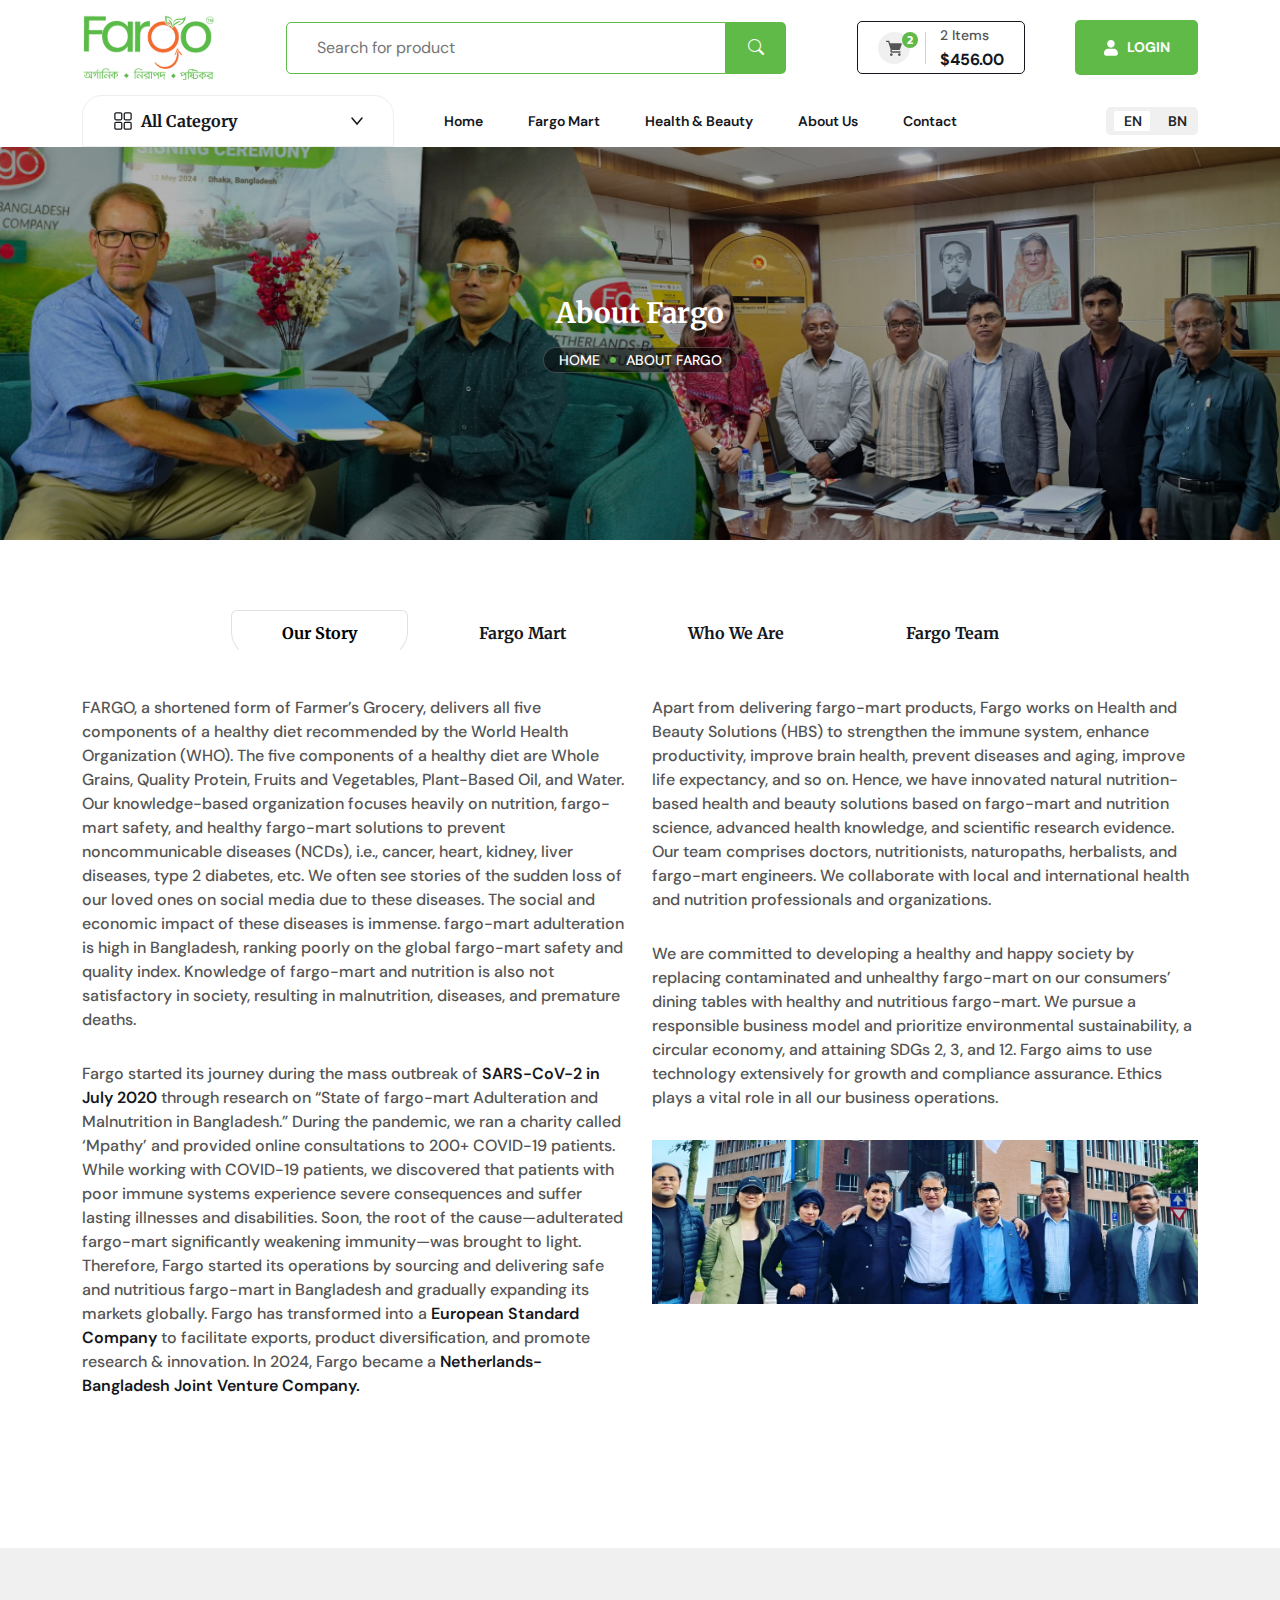
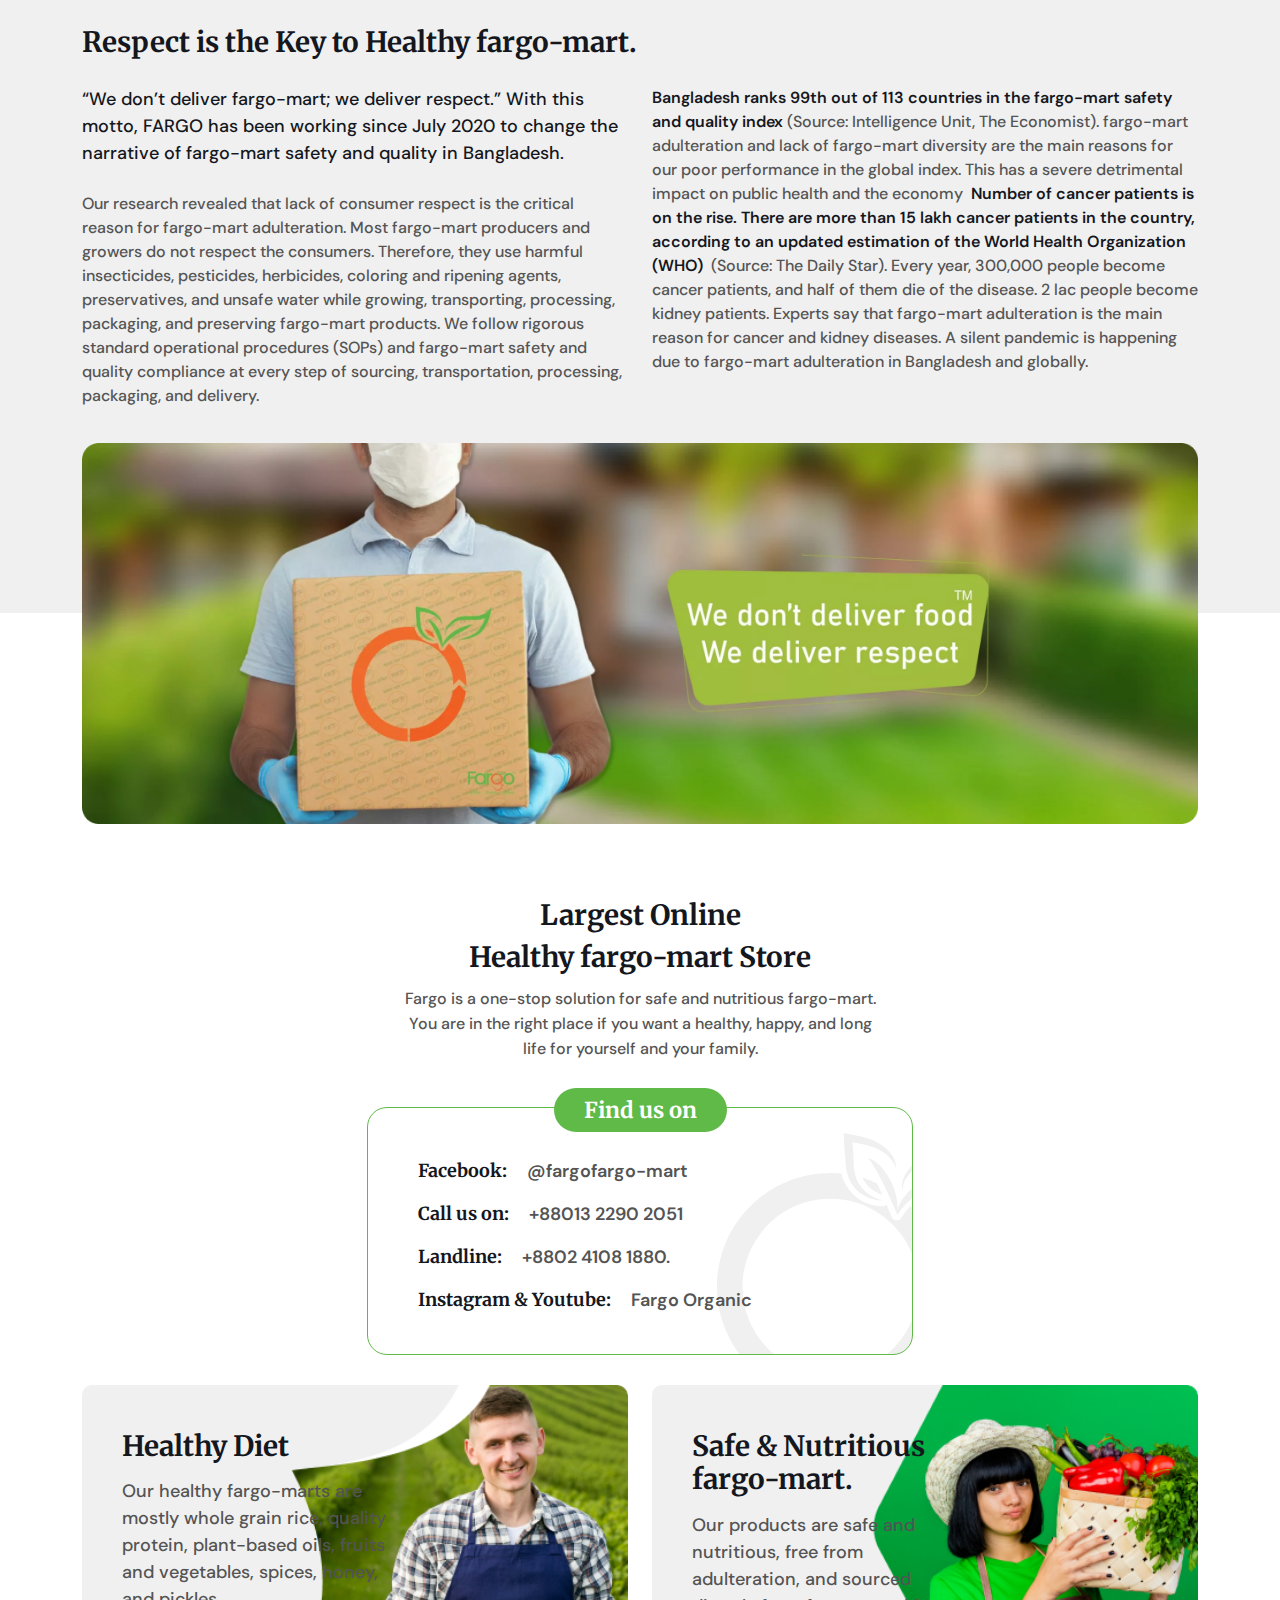
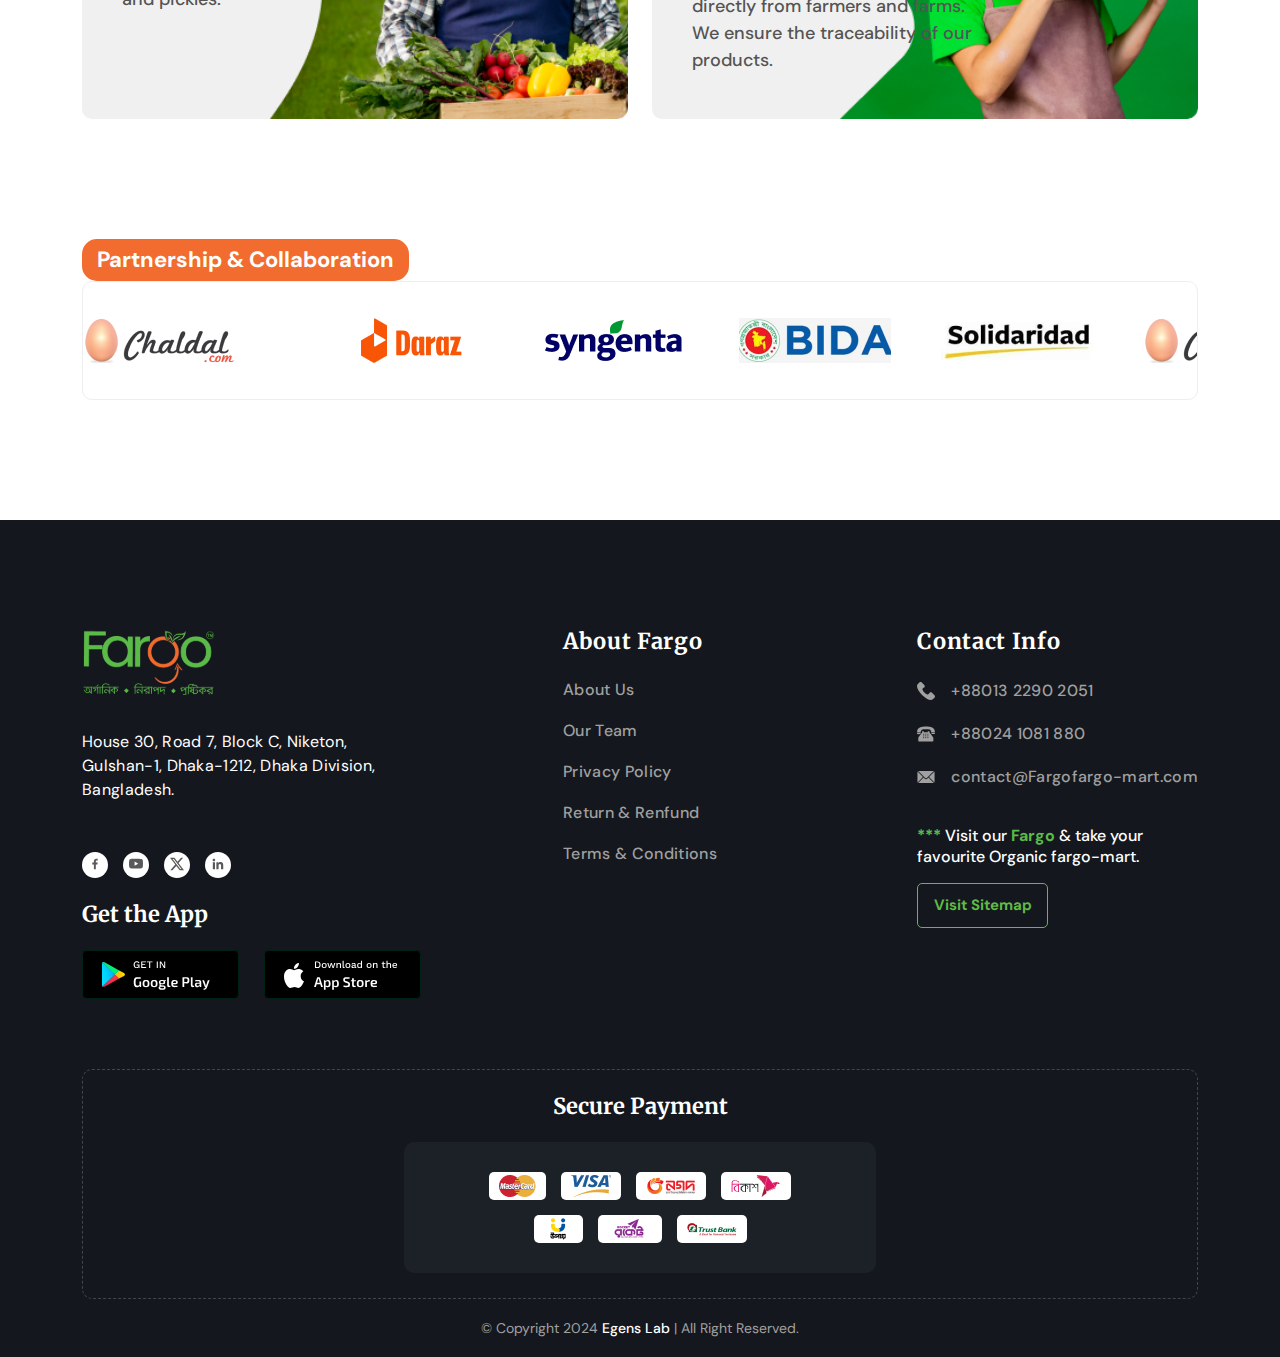
==== commit 2aeca06a: "Add new code" ====
--- a/about-us.html
+++ b/about-us.html
@@ -264,7 +264,6 @@
         </div>
         <div class="tab-content" id="myTabContent5">
             <div class="tab-pane fade show active" id="our-story" role="tabpanel">
-                <!-- About fargo section strats here -->
                 <div class="about-fargo-section mb-120">
                     <div class="container">
                         <div class="row">
@@ -482,8 +481,6 @@
                         </div>
                     </div>
                 </div>
-                <!-- About fargo section ends here -->
-                <!-- partner section strats here -->
                 <div class="partner-logo-section pt-120 mb-120 wow animate fadeInUp" data-wow-delay="200ms"
                     data-wow-duration="1500ms">
                     <div class="container">
@@ -508,15 +505,13 @@
                         </div>
                     </div>
                 </div>
-                <!-- partner section ends here -->
-
             </div>
         </div>
         <div class="tab-content" id="myTabContent5">
-            <div class="tab-pane fade show active" id="fargo-mart" role="tabpanel">
+            <div class="tab-pane fade" id="fargo-mart" role="tabpanel">
                 <div class="fargo-mart-area mb-50">
                     <div class="container">
-                        <div class="row">
+                        <div class="row gy-5">
                             <div class="col-lg-6">
                                 <div class="fargo-mart-area-content">
                                     <h4>Fargo Mart: A Helathy Food Chain Shop</h4>
@@ -697,14 +692,15 @@
             </div>
         </div>
         <div class="tab-content" id="myTabContent5">
-            <div class="tab-pane fade show active" id="who-we-are" role="tabpanel">
-                <div class="company-info mb-70">
+            <div class="tab-pane fade" id="who-we-are" role="tabpanel">
+                <div class="company-info mb-50">
                     <div class="container">
                         <div class="row">
                             <div class="col-lg-6">
                                 <div class="company-info-content">
                                     <h4>A Joint Venture Company</h4>
-                                    <p><span>FARGO is a knowledge-based Fast-Moving Consumer Goods (FMCG) company</span>. We started
+                                    <p><span>FARGO is a knowledge-based Fast-Moving Consumer Goods (FMCG)
+                                            company</span>. We started
                                         our journey during the first wave of the COVID pandemic to boost people’s
                                         immunity as the key tool to combat the notorious coronavirus disease through
                                         delivering safe and nutritious food, as suggested by doctors and nutritionists.
@@ -736,7 +732,7 @@
                         </div>
                     </div>
                 </div>
-                <div class="partner-logo-section mb-120 wow animate fadeInUp" data-wow-delay="200ms" data-wow-duration="1500ms">
+                <div class="partner-logo-section mb-70 ">
                     <div class="container">
                         <div class="row">
                             <div class="col-lg-12">
@@ -747,12 +743,210 @@
                                     <div class="logo-area">
                                         <div class="marquee_text2">
                                             <a href="#"><img src="assets/image/chaldal-logo.png" alt=""></a>
-                                            <a href="#"><img src="assets/image/foodpanda-logo.png" alt=""></a>
+                                            <a href="#"><img src="assets/image/fargo-martpanda-logo.png" alt=""></a>
                                             <a href="#"><img src="assets/image/daraz-logo.png" alt=""></a>
                                             <a href="#"><img src="assets/image/syngenta.logo.png" alt=""></a>
                                             <a href="#"><img src="assets/image/bida-logo.png" alt=""></a>
                                             <a href="#"><img src="assets/image/solidaridad-logo.png" alt=""></a>
                                         </div>
+                                    </div>
+                                </div>
+                            </div>
+                        </div>
+                    </div>
+                </div>
+            </div>
+        </div>
+        <div class="tab-content" id="myTabContent5">
+            <div class="tab-pane fade" id="fargo-team" role="tabpanel">
+                <div class="fargo-team-section mb-70">
+                    <div class="container">
+                        <div class="row ">
+                            <div class="col-lg-12">
+                                <div class="team-section-title">
+                                    <h4>Fargo Team</h4>
+                                    <p>Fargo team includes our management, core staff, external consultants, doctors,
+                                        nutritionists, and technical staff.</p>
+                                </div>
+                            </div>
+                        </div>
+                        <div class="row justify-content-center gy-4">
+                            <div class="col-lg-3 col-md-4 col-sm-6">
+                                <div class="team-section-card">
+                                    <div class="team-member-image">
+                                        <img src="assets/image/about-us/team-member-image.png" alt="">
+                                    </div>
+                                    <div class="team-member-content">
+                                        <h6>Hamidul H Khan</h6>
+                                        <p>Chairman & Managing Director</p>
+                                    </div>
+                                </div>
+                            </div>
+                            <div class="col-lg-3 col-md-4 col-sm-6">
+                                <div class="team-section-card">
+                                    <div class="team-member-image">
+                                        <img src="assets/image/about-us/team-member-image2.png" alt="">
+                                    </div>
+                                    <div class="team-member-content">
+                                        <h6>Ele Jan Saaf</h6>
+                                        <p>Director, Investment & Business Growth.</p>
+                                    </div>
+                                </div>
+                            </div>
+                            <div class="col-lg-3 col-md-4 col-sm-6">
+                                <div class="team-section-card">
+                                    <div class="team-member-image">
+                                        <img src="assets/image/about-us/team-member-image3.png" alt="">
+                                    </div>
+                                    <div class="team-member-content">
+                                        <h6>Imtiaz Almaji</h6>
+                                        <p>Chief Executive Officer (CEO)</p>
+                                    </div>
+                                </div>
+                            </div>
+                            <div class="col-lg-3 col-md-4 col-sm-6">
+                                <div class="team-section-card">
+                                    <div class="team-member-image">
+                                        <img src="assets/image/about-us/team-member-image4.png" alt="">
+                                    </div>
+                                    <div class="team-member-content">
+                                        <h6>Prof Dr Anupam Hossain</h6>
+                                        <p>Public Health & Communications Specialist, Fargo Health & Beauty Solution</p>
+                                    </div>
+                                </div>
+                            </div>
+                            <div class="col-lg-3 col-md-4 col-sm-6">
+                                <div class="team-section-card">
+                                    <div class="team-member-image">
+                                        <img src="assets/image/about-us/team-member-image5.png" alt="">
+                                    </div>
+                                    <div class="team-member-content">
+                                        <h6>Mahinoor Ferdows</h6>
+                                        <p>Nutritionist, Fargo Health & Beauty Solution</p>
+                                    </div>
+                                </div>
+                            </div>
+                            <div class="col-lg-3 col-md-4 col-sm-6">
+                                <div class="team-section-card">
+                                    <div class="team-member-image">
+                                        <img src="assets/image/about-us/team-member-image6.png" alt="">
+                                    </div>
+                                    <div class="team-member-content">
+                                        <h6>Dr. Mahbuba Akter</h6>
+                                        <p>Physician , Fargo Health &
+                                            Beauty Solution</p>
+                                    </div>
+                                </div>
+                            </div>
+                            <div class="col-lg-3 col-md-4 col-sm-6">
+                                <div class="team-section-card">
+                                    <div class="team-member-image">
+                                        <img src="assets/image/about-us/team-member-image7.png" alt="">
+                                    </div>
+                                    <div class="team-member-content">
+                                        <h6>Atandrila Paul Arpa</h6>
+                                        <p>Food Engineer, Fargo
+                                            Processing Unit</p>
+                                    </div>
+                                </div>
+                            </div>
+                            <div class="col-lg-3 col-md-4 col-sm-6">
+                                <div class="team-section-card">
+                                    <div class="team-member-image">
+                                        <img src="assets/image/about-us/team-member-image8.png" alt="">
+                                    </div>
+                                    <div class="team-member-content">
+                                        <h6>Sadika Swarna</h6>
+                                        <p>Natural Healing Counselor, Fargo Health and Beauty Solution (HBS)</p>
+                                    </div>
+                                </div>
+                            </div>
+                            <div class="col-lg-3 col-md-4 col-sm-6">
+                                <div class="team-section-card">
+                                    <div class="team-member-image">
+                                        <img src="assets/image/about-us/team-member-image9.png" alt="">
+                                    </div>
+                                    <div class="team-member-content">
+                                        <h6>Minhaj Hossain, Fihad</h6>
+                                        <p>Manager, Sales</p>
+                                    </div>
+                                </div>
+                            </div>
+                            <div class="col-lg-3 col-md-4 col-sm-6">
+                                <div class="team-section-card">
+                                    <div class="team-member-image">
+                                        <img src="assets/image/about-us/team-member-image10.png" alt="">
+                                    </div>
+                                    <div class="team-member-content">
+                                        <h6>Ashiqur Rahman</h6>
+                                        <p>Executive, Admin & Operations</p>
+                                    </div>
+                                </div>
+                            </div>
+                            <div class="col-lg-3 col-md-4 col-sm-6">
+                                <div class="team-section-card">
+                                    <div class="team-member-image">
+                                        <img src="assets/image/about-us/team-member-image11.png" alt="">
+                                    </div>
+                                    <div class="team-member-content">
+                                        <h6>Khadiza Rahman</h6>
+                                        <p>Social Media Moderation
+                                            In-Charge</p>
+                                    </div>
+                                </div>
+                            </div>
+                            <div class="col-lg-3 col-md-4 col-sm-6">
+                                <div class="team-section-card">
+                                    <div class="team-member-image">
+                                        <img src="assets/image/about-us/team-member-image12.png" alt="">
+                                    </div>
+                                    <div class="team-member-content">
+                                        <h6>Mehedi Hasan</h6>
+                                        <p>In charge, Fargo Mart</p>
+                                    </div>
+                                </div>
+                            </div>
+                            <div class="col-lg-3 col-md-4 col-sm-6">
+                                <div class="team-section-card">
+                                    <div class="team-member-image">
+                                        <img src="assets/image/about-us/team-member-image13.png" alt="">
+                                    </div>
+                                    <div class="team-member-content">
+                                        <h6>Sathy Sarkar</h6>
+                                        <p>Associate, Admin & Operations</p>
+                                    </div>
+                                </div>
+                            </div>
+                            <div class="col-lg-3 col-md-4 col-sm-6">
+                                <div class="team-section-card">
+                                    <div class="team-member-image">
+                                        <img src="assets/image/about-us/team-member-image14.png" alt="">
+                                    </div>
+                                    <div class="team-member-content">
+                                        <h6>Labib Islam (Babu)</h6>
+                                        <p>Executive, Admin</p>
+                                    </div>
+                                </div>
+                            </div>
+                            <div class="col-lg-3 col-md-4 col-sm-6">
+                                <div class="team-section-card">
+                                    <div class="team-member-image">
+                                        <img src="assets/image/about-us/team-member-image15.png" alt="">
+                                    </div>
+                                    <div class="team-member-content">
+                                        <h6>Parvez Hossain</h6>
+                                        <p>Associate, Digital Marketing</p>
+                                    </div>
+                                </div>
+                            </div>
+                            <div class="col-lg-3 col-md-4 col-sm-6">
+                                <div class="team-section-card">
+                                    <div class="team-member-image">
+                                        <img src="assets/image/about-us/team-member-image16.png" alt="">
+                                    </div>
+                                    <div class="team-member-content">
+                                        <h6>Taseer Samiullah</h6>
+                                        <p>Intern, Growth, Erasmus University, Netherlands</p>
                                     </div>
                                 </div>
                             </div>
--- a/assets/css/style.css
+++ b/assets/css/style.css
@@ -2600,6 +2600,29 @@
   background-repeat: no-repeat;
   background-position: right;
   padding: 152px 0px 167px;
+  position: relative;
+}
+.breadcrumbs-section::before {
+  content: url(../image/about-us/icon/about-us-banner-icon.svg);
+  position: absolute;
+  top: 79%;
+  left: 80%;
+  transform: translateX(40%) translateY(-50%);
+}
+@media (max-width: 1399px) {
+  .breadcrumbs-section::before {
+    display: none;
+  }
+}
+@media (max-width: 991px) {
+  .breadcrumbs-section::before {
+    display: none;
+  }
+}
+@media (max-width: 767px) {
+  .breadcrumbs-section::before {
+    display: none;
+  }
 }
 .breadcrumbs-section .breadcrumbs-content h1 {
   font-family: var(--font-merriweather);
@@ -2689,6 +2712,11 @@
   color: var(--title-color);
   margin-bottom: 30px;
 }
+@media (max-width: 576px) {
+  .healthy-food-section .healthy-food-section-title h4 {
+    line-height: 1.3;
+  }
+}
 .healthy-food-section .healthy-food-section-content p {
   font-family: var(--font-dm-sans);
   font-size: 16px;
@@ -2713,6 +2741,16 @@
 
 .healthy-food-bottom-image {
   margin-top: -220px;
+}
+@media (max-width: 1199px) {
+  .healthy-food-bottom-image {
+    margin-top: -150px;
+  }
+}
+@media (max-width: 576px) {
+  .healthy-food-bottom-image {
+    margin-top: -120px;
+  }
 }
 
 .online-food-store-section .online-food-section-title {
@@ -2788,6 +2826,12 @@
   display: flex;
   align-items: center;
   gap: 20px;
+}
+@media (max-width: 767px) {
+  .online-food-store-section .contact-area ul li {
+    display: inline-flex;
+    flex-wrap: wrap;
+  }
 }
 .online-food-store-section .contact-area ul li span {
   font-family: var(--font-merriweather);
@@ -2945,4 +2989,55 @@
 .company-info .company-info-content p span {
   color: var(--title-color);
   font-weight: 600;
+}
+
+.fargo-team-section .team-section-title {
+  max-width: 480px;
+  margin: 0 auto;
+}
+.fargo-team-section .team-section-title h4 {
+  font-family: var(--font-merriweather);
+  font-size: 28px;
+  font-weight: 700;
+  line-height: 1;
+  text-align: center;
+  color: var(--title-color);
+}
+.fargo-team-section .team-section-title p {
+  font-family: var(--font-dm-sans);
+  font-size: 16px;
+  font-weight: 500;
+  line-height: 25px;
+  text-align: center;
+  color: var(--title-color2);
+}
+.fargo-team-section .team-section-card {
+  width: 100%;
+  height: 100%;
+  border: 1px solid var(--white-color2);
+  border-radius: 10px;
+}
+.fargo-team-section .team-section-card .team-member-image img {
+  width: 100%;
+}
+.fargo-team-section .team-section-card .team-member-content {
+  padding: 23px;
+}
+.fargo-team-section .team-section-card .team-member-content h6 {
+  font-family: var(--font-merriweather);
+  font-size: 18px;
+  font-weight: 700;
+  line-height: 1;
+  text-align: left;
+  color: var(--title-color);
+  margin-bottom: 8px;
+}
+.fargo-team-section .team-section-card .team-member-content p {
+  font-family: var(--font-dm-sans);
+  font-size: 15px;
+  font-weight: 500;
+  line-height: 25px;
+  text-align: left;
+  color: var(--title-color2);
+  margin-bottom: 0;
 }/*# sourceMappingURL=style.css.map */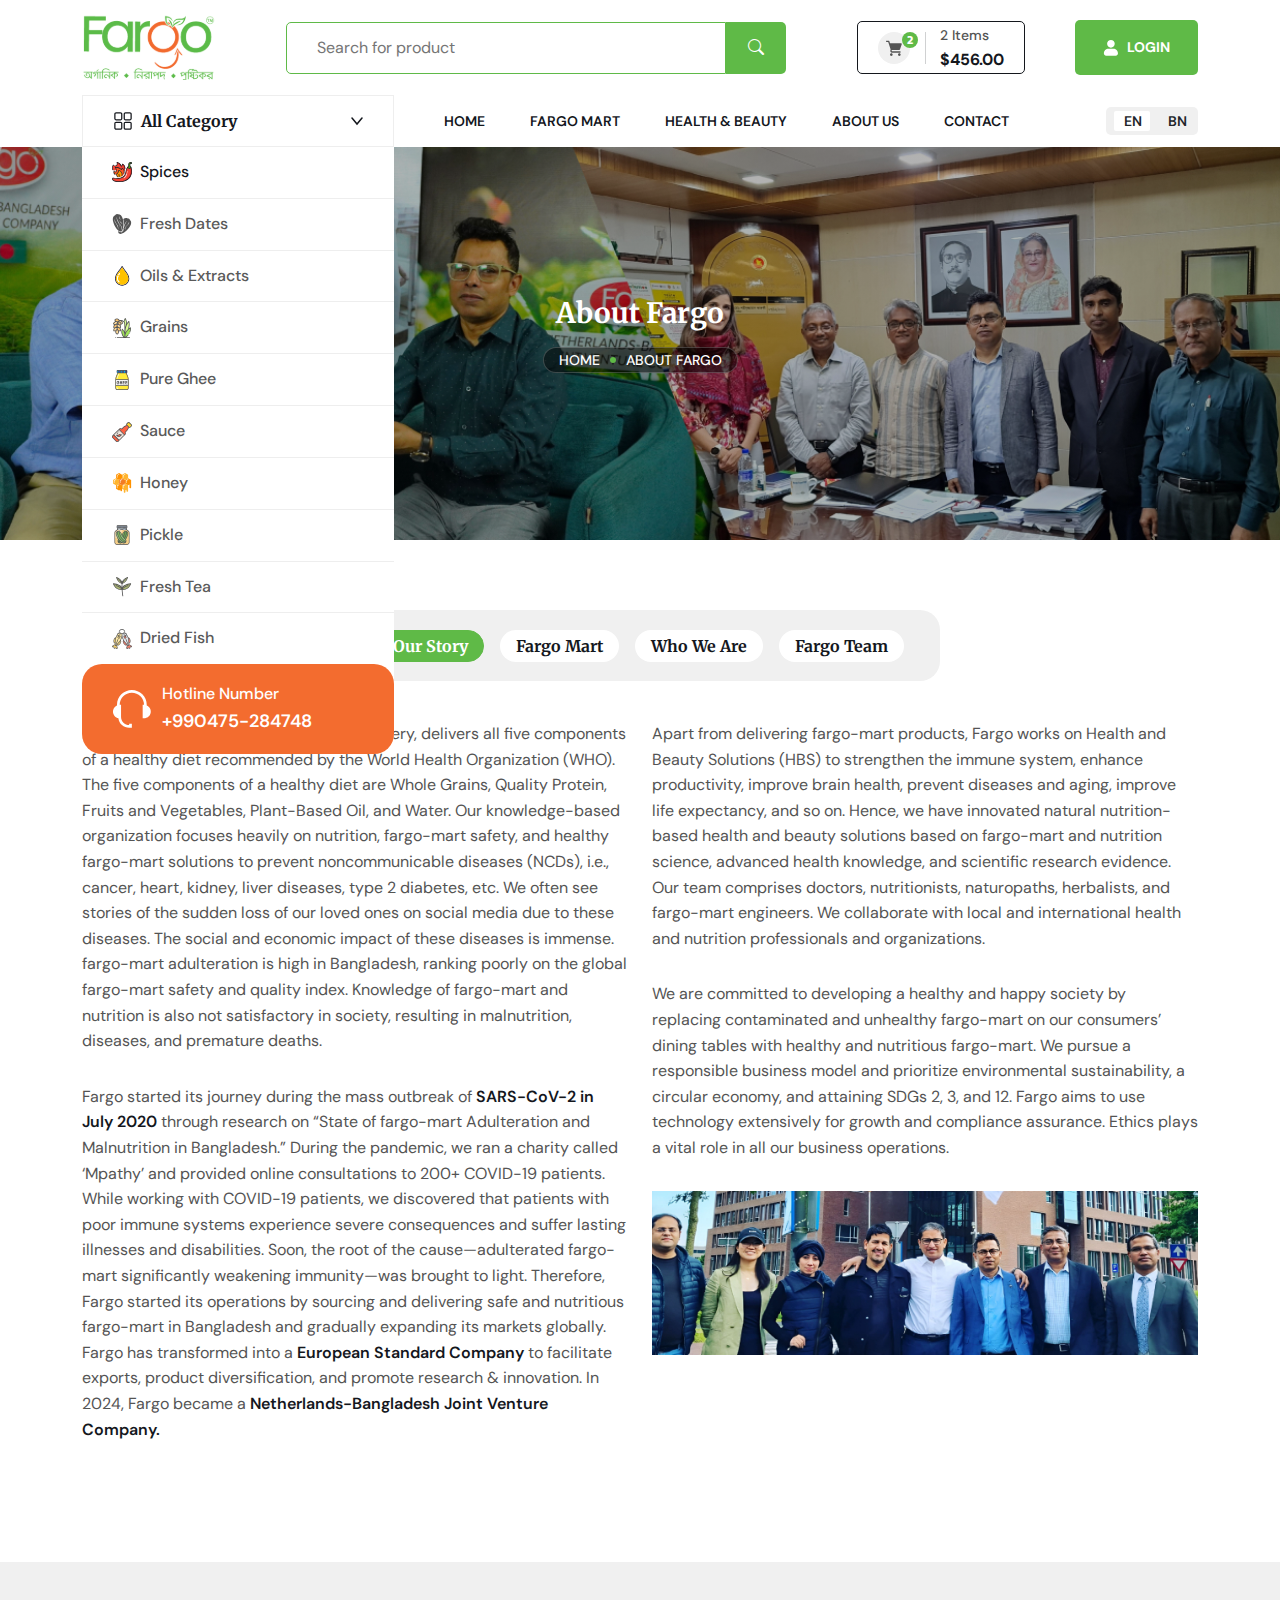
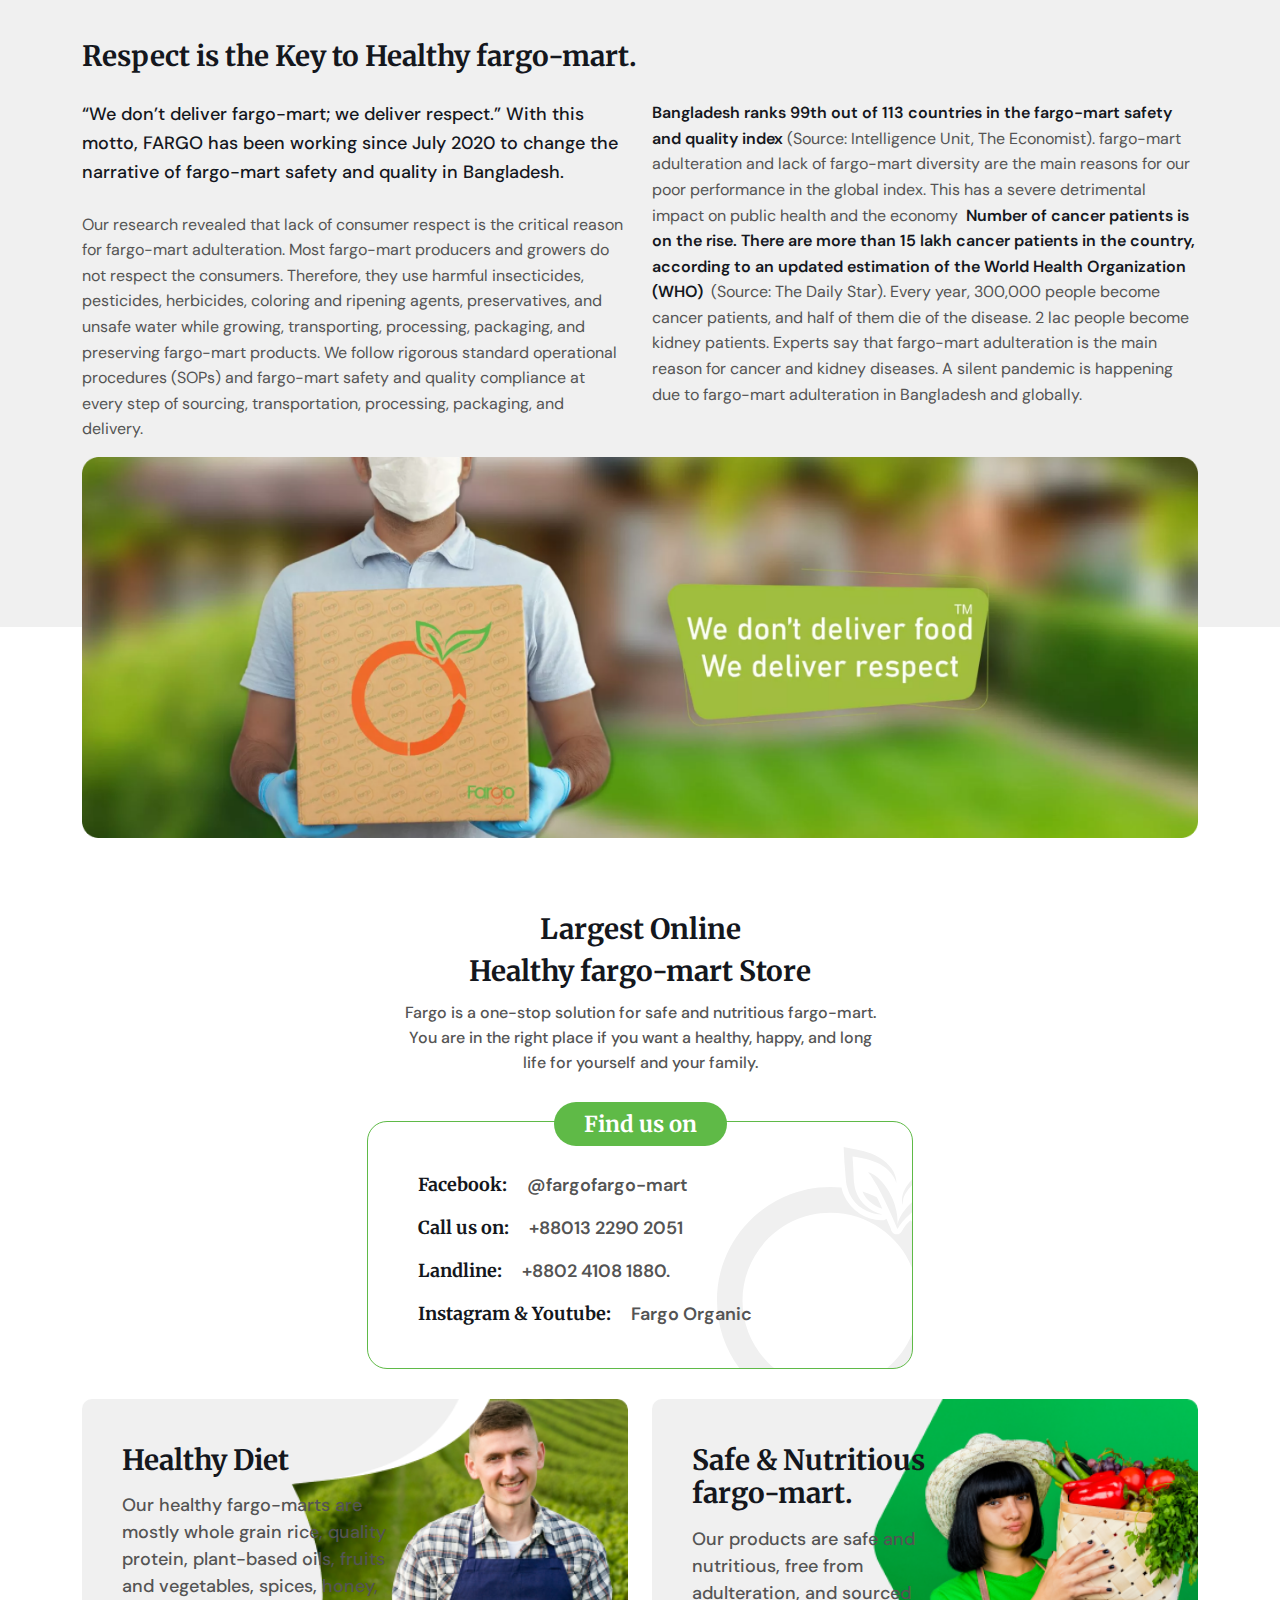
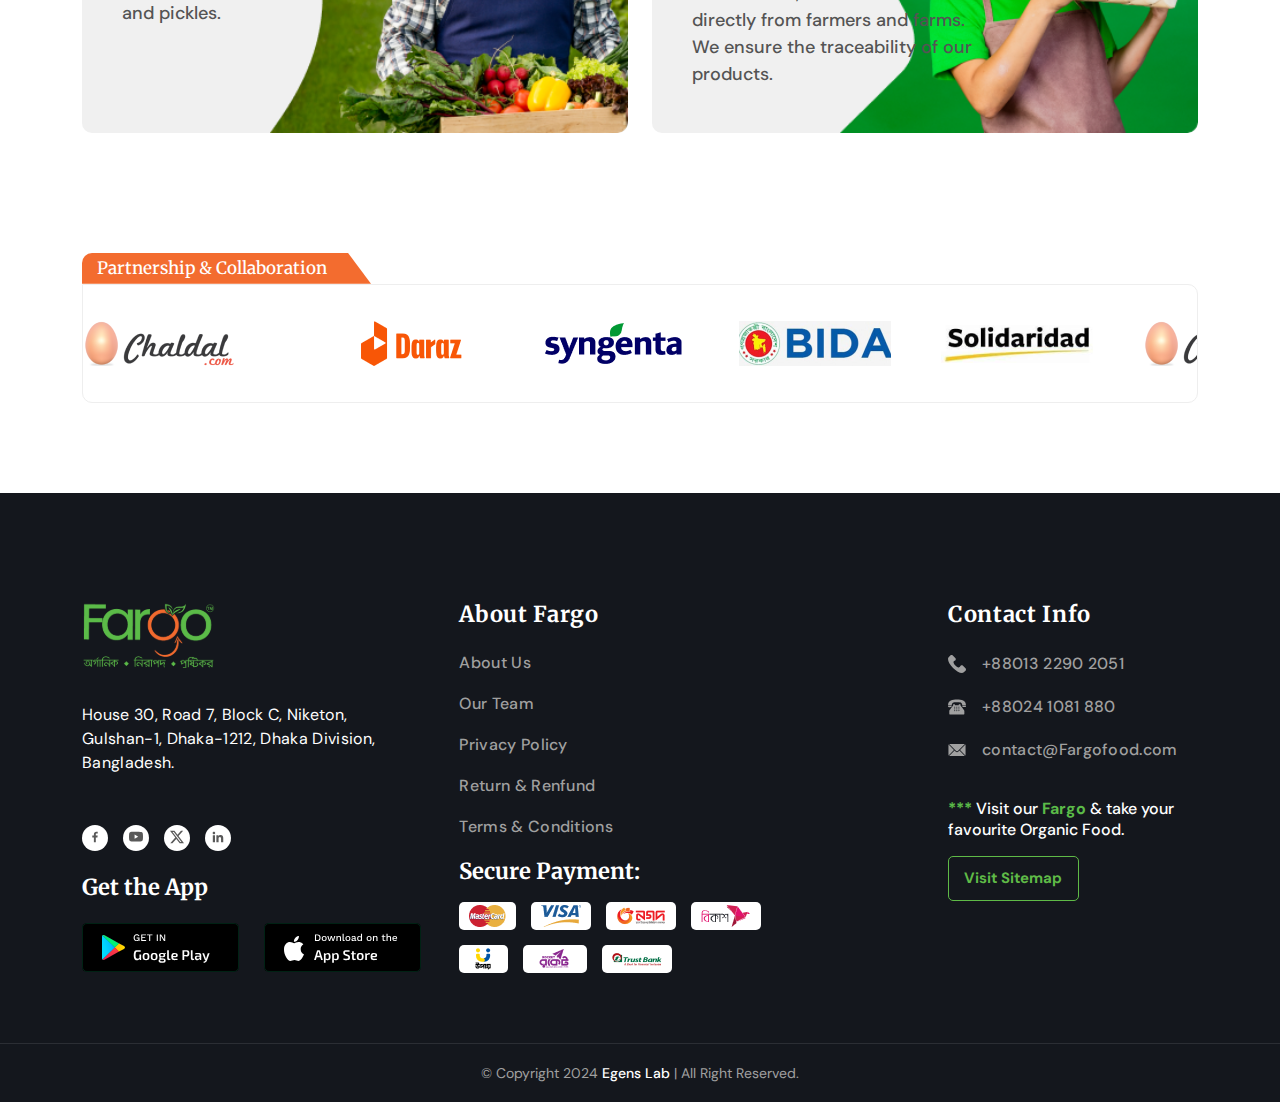
==== commit f09fc19f: "about" ====
--- a/about-us.html
+++ b/about-us.html
@@ -18,11 +18,101 @@
     <link rel="stylesheet" href="assets/css/boxicons.min.css">
     <!-- My css link -->
     <link rel="stylesheet" href="assets/css/style.css">
-    <title>Fargo- HTML template</title>
+    <title>Fargo Mart - Fargo Food</title>
+    <link rel="icon" href="https://fargofood.com/wp-content/uploads/2021/01/cropped-Fargo-Logo-03-380x380.png" type="image/gif" sizes="20x20">
 </head>
 
 <body>
     <!-- Header section strats here -->
+    <div class="sidebar-menu">
+        <div class="logo-and-close-btn d-flex align-items-center justify-content-between">
+            <div class="company-logo">
+                <a href="#">
+                    <img src="assets/image/icon/fargo-logo.svg" alt="">
+                </a>
+            </div>
+            <div class="menu-close">
+                <i class="bi bi-x-lg"></i>
+            </div>
+        </div>
+        <div class="category-and-menu">
+            <ul class="nav nav-tabs" id="sbTab" role="tablist">
+                <li class="nav-item" role="presentation">
+                    <button class="nav-link active" id="categoty-tab" data-bs-toggle="tab"
+                        data-bs-target="#categoty-tab-pane" type="button" role="tab" aria-controls="categoty-tab-pane"
+                        aria-selected="true">Categoty</button>
+                </li>
+                <li class="nav-item" role="presentation">
+                    <button class="nav-link" id="main-menu-tab" data-bs-toggle="tab"
+                        data-bs-target="#main-menu-tab-pane" type="button" role="tab" aria-controls="main-menu-tab-pane"
+                        aria-selected="false">Menu</button>
+                </li>
+            </ul>
+            <div class="tab-content" id="sbTabContent">
+                <div class="tab-pane fade show active" id="categoty-tab-pane" role="tabpanel"
+                    aria-labelledby="categoty-tab" tabindex="0">
+                    <div class="category-menu">
+                        <ul class="category-list">
+                            <li class="active"><a href="#"><img src="assets/image/icon/spices.svg" alt="">Spices</a>
+                            </li>
+                            <li><a href="#"><img src="assets/image/icon/dates.svg" alt="">Fresh Dates</a>
+                            </li>
+                            <li><a href="#"><img src="assets/image/icon/oil.svg" alt="">Oils & Extracts</a>
+                            </li>
+                            <li><a href="#"><img src="assets/image/icon/grains.svg" alt="">Grains</a></li>
+                            <li><a href="#"><img src="assets/image/icon/ghee.svg" alt="">Pure Ghee</a></li>
+                            <li><a href="#"><img src="assets/image/icon/sauce.svg" alt="">Sauce</a></li>
+                            <li><a href="#"><img src="assets/image/icon/honey.svg" alt="">Honey</a></li>
+                            <li><a href="#"><img src="assets/image/icon/pickle.svg" alt="">Pickle</a></li>
+                            <li><a href="#"><img src="assets/image/icon/tea.svg" alt="">Fresh Tea</a></li>
+                            <li><a href="#"><img src="assets/image/icon/fish.svg" alt="">Dried Fish</a></li>
+                        </ul>
+                        <div class="hotline">
+                            <div class="icon">
+                                <svg width="40" height="40" viewBox="0 0 40 40" xmlns="http://www.w3.org/2000/svg">
+                                    <path
+                                        d="M34.7287 16.3927V15.8248C34.7287 11.8804 33.1618 8.09754 30.3726 5.30842C27.5835 2.51929 23.8006 0.952381 19.8562 0.952381C15.9118 0.952381 12.1289 2.51929 9.33981 5.30842C6.55069 8.09754 4.98377 11.8804 4.98377 15.8248V16.3927C3.66811 16.9731 2.5718 17.9579 1.85416 19.2041C1.13652 20.4502 0.83494 21.8927 0.993244 23.322C1.15155 24.7512 1.76149 26.0928 2.73443 27.1517C3.70737 28.2105 4.99262 28.9316 6.40341 29.21C6.70246 31.8513 7.96363 34.29 9.94622 36.0606C11.9288 37.8312 14.494 38.8098 17.1521 38.8095H19.8562V34.7534H17.1521V36.1054C15.0006 36.1054 12.9373 35.2507 11.4159 33.7294C9.89457 32.2081 9.03989 30.1447 9.03989 27.9932V15.8248H7.68785C7.68785 12.5976 8.96987 9.5025 11.2519 7.22049C13.5339 4.93848 16.629 3.65646 19.8562 3.65646C23.0835 3.65646 26.1785 4.93848 28.4606 7.22049C30.7426 9.5025 32.0246 12.5976 32.0246 15.8248H30.6725V29.3452H32.0246C33.5762 29.3434 35.0801 28.8078 36.2836 27.8285C37.4871 26.8491 38.3171 25.4855 38.6342 23.9666C38.9513 22.4476 38.7362 20.8659 38.0251 19.4868C37.3139 18.1077 36.15 17.0152 34.7287 16.3927Z" />
+                                </svg>
+                            </div>
+                            <div class="content">
+                                <h6>Hotline Number</h6>
+                                <a href="tel:+990475-284748">+990475-284748</a>
+                            </div>
+                        </div>
+                    </div>
+                </div>
+                <div class="tab-pane fade" id="main-menu-tab-pane" role="tabpanel" aria-labelledby="main-menu-tab"
+                    tabindex="0">
+                    <ul class="main-menu">
+                        <li><a href="#">Home</a></li>
+                        <li><a href="#">Fargo Mart</a></li>
+                        <li><a href="#">Health & Beauty</a></li>
+                        <li><a href="about-us.html">About Us</a></li>
+                        <li><a href="#">Contact</a></li>
+                    </ul>
+                    <div class="menu-bottom">
+                        <div class="search-area mb-30">
+                            <form>
+                                <div class="form-inner">
+                                    <input type="text" placeholder="Search for product">
+                                    <button type="submit"><i class="bi bi-search"></i></button>
+                                </div>
+                            </form>
+                        </div>
+                        <a href="#" class="primary-btn1">
+                            <svg width="16" height="16" viewBox="0 0 16 16" fill="none"
+                                xmlns="http://www.w3.org/2000/svg">
+                                <path
+                                    d="M4.1035 3.81732C4.1035 1.71257 5.81608 0 7.92083 0C10.0256 0 11.7382 1.71257 11.7382 3.81732C11.7382 5.92207 10.0256 7.63464 7.92083 7.63464C5.81608 7.63464 4.1035 5.92207 4.1035 3.81732ZM10.3318 8.84011H5.50989C2.96233 8.84011 0.888916 10.9135 0.888916 13.4611C0.889342 14.0471 1.12232 14.609 1.53669 15.0233C1.95106 15.4377 2.51294 15.6707 3.09895 15.6711H12.7427C13.3287 15.6707 13.8906 15.4377 14.305 15.0233C14.7193 14.609 14.9523 14.0471 14.9527 13.4611C14.9527 10.9135 12.8793 8.84011 10.3318 8.84011Z"
+                                    fill="white" />
+                            </svg>
+                            LOGIN
+                        </a>
+                    </div>
+                </div>
+            </div>
+        </div>
+    </div>
     <div class="top-bar d-lg-flex d-none">
         <div class="container-xl container-fluid">
             <div class="row">
@@ -79,9 +169,13 @@
             <div class="row">
                 <div class="col-lg-12">
                     <div class="header-wrapper">
+                        <div class="company-logo-main d-lg-none d-flex">
+                            <a href="#">
+                                <img src="assets/image/icon/fargo-logo.svg" alt="">
+                            </a>
+                        </div>
                         <div class="category-ans-menu">
-
-                            <div class="category-area">
+                            <div class="category-area d-lg-flex d-none active">
                                 <div class="category-btn">
                                     <span>
                                         <svg width="20" height="20" viewBox="0 0 20 20" fill="none"
@@ -90,9 +184,9 @@
                                                 d="M16.875 10.625H12.5C12.0027 10.625 11.5258 10.8225 11.1742 11.1742C10.8225 11.5258 10.625 12.0027 10.625 12.5V16.875C10.625 17.3723 10.8225 17.8492 11.1742 18.2008C11.5258 18.5525 12.0027 18.75 12.5 18.75H16.875C17.3723 18.75 17.8492 18.5525 18.2008 18.2008C18.5525 17.8492 18.75 17.3723 18.75 16.875V12.5C18.75 12.0027 18.5525 11.5258 18.2008 11.1742C17.8492 10.8225 17.3723 10.625 16.875 10.625ZM17.5 16.875C17.5 17.0408 17.4342 17.1997 17.3169 17.3169C17.1997 17.4342 17.0408 17.5 16.875 17.5H12.5C12.3342 17.5 12.1753 17.4342 12.0581 17.3169C11.9408 17.1997 11.875 17.0408 11.875 16.875V12.5C11.875 12.3342 11.9408 12.1753 12.0581 12.0581C12.1753 11.9408 12.3342 11.875 12.5 11.875H16.875C17.0408 11.875 17.1997 11.9408 17.3169 12.0581C17.4342 12.1753 17.5 12.3342 17.5 12.5V16.875ZM7.5 10.625H3.125C2.62772 10.625 2.15081 10.8225 1.79917 11.1742C1.44754 11.5258 1.25 12.0027 1.25 12.5V16.875C1.25 17.3723 1.44754 17.8492 1.79917 18.2008C2.15081 18.5525 2.62772 18.75 3.125 18.75H7.5C7.99728 18.75 8.47419 18.5525 8.82583 18.2008C9.17746 17.8492 9.375 17.3723 9.375 16.875V12.5C9.375 12.0027 9.17746 11.5258 8.82583 11.1742C8.47419 10.8225 7.99728 10.625 7.5 10.625ZM8.125 16.875C8.125 17.0408 8.05915 17.1997 7.94194 17.3169C7.82473 17.4342 7.66576 17.5 7.5 17.5H3.125C2.95924 17.5 2.80027 17.4342 2.68306 17.3169C2.56585 17.1997 2.5 17.0408 2.5 16.875V12.5C2.5 12.3342 2.56585 12.1753 2.68306 12.0581C2.80027 11.9408 2.95924 11.875 3.125 11.875H7.5C7.66576 11.875 7.82473 11.9408 7.94194 12.0581C8.05915 12.1753 8.125 12.3342 8.125 12.5V16.875ZM16.875 1.25H12.5C12.0027 1.25 11.5258 1.44754 11.1742 1.79917C10.8225 2.15081 10.625 2.62772 10.625 3.125V7.5C10.625 7.99728 10.8225 8.47419 11.1742 8.82583C11.5258 9.17746 12.0027 9.375 12.5 9.375H16.875C17.3723 9.375 17.8492 9.17746 18.2008 8.82583C18.5525 8.47419 18.75 7.99728 18.75 7.5V3.125C18.75 2.62772 18.5525 2.15081 18.2008 1.79917C17.8492 1.44754 17.3723 1.25 16.875 1.25ZM17.5 7.5C17.5 7.66576 17.4342 7.82473 17.3169 7.94194C17.1997 8.05915 17.0408 8.125 16.875 8.125H12.5C12.3342 8.125 12.1753 8.05915 12.0581 7.94194C11.9408 7.82473 11.875 7.66576 11.875 7.5V3.125C11.875 2.95924 11.9408 2.80027 12.0581 2.68306C12.1753 2.56585 12.3342 2.5 12.5 2.5H16.875C17.0408 2.5 17.1997 2.56585 17.3169 2.68306C17.4342 2.80027 17.5 2.95924 17.5 3.125V7.5ZM7.5 1.25H3.125C2.62772 1.25 2.15081 1.44754 1.79917 1.79917C1.44754 2.15081 1.25 2.62772 1.25 3.125V7.5C1.25 7.99728 1.44754 8.47419 1.79917 8.82583C2.15081 9.17746 2.62772 9.375 3.125 9.375H7.5C7.99728 9.375 8.47419 9.17746 8.82583 8.82583C9.17746 8.47419 9.375 7.99728 9.375 7.5V3.125C9.375 2.62772 9.17746 2.15081 8.82583 1.79917C8.47419 1.44754 7.99728 1.25 7.5 1.25ZM8.125 7.5C8.125 7.66576 8.05915 7.82473 7.94194 7.94194C7.82473 8.05915 7.66576 8.125 7.5 8.125H3.125C2.95924 8.125 2.80027 8.05915 2.68306 7.94194C2.56585 7.82473 2.5 7.66576 2.5 7.5V3.125C2.5 2.95924 2.56585 2.80027 2.68306 2.68306C2.80027 2.56585 2.95924 2.5 3.125 2.5H7.5C7.66576 2.5 7.82473 2.56585 7.94194 2.68306C8.05915 2.80027 8.125 2.95924 8.125 3.125V7.5Z"
                                                 fill="#14171D" />
                                         </svg>
-                                        All Category
+                                        <span class="text">All Category</span>
                                     </span>
-                                    <svg width="12" height="12" viewBox="0 0 12 12" fill="none"
+                                    <svg class="arrow" width="12" height="12" viewBox="0 0 12 12" fill="none"
                                         xmlns="http://www.w3.org/2000/svg">
                                         <path d="M1 3L6 9L11 3" stroke="#14171D" stroke-width="1.5"
                                             stroke-linecap="round" />
@@ -132,16 +226,22 @@
                             </div>
 
                             <div class="main-menu-wrap">
-                                <div class="company-logo d-lg-none d-flex">
-                                    <a href="#">
-                                        <img src="assets/image/icon/fargo-logo.svg" alt="">
-                                    </a>
+                                <div
+                                    class="logo-and-close-btn  d-lg-none d-flex align-items-center justify-content-between">
+                                    <div class="company-logo">
+                                        <a href="#">
+                                            <img src="assets/image/icon/fargo-logo.svg" alt="">
+                                        </a>
+                                    </div>
+                                    <div class="menu-close">
+                                        <i class="bi bi-x-lg"></i>
+                                    </div>
                                 </div>
                                 <ul class="main-menu">
                                     <li><a href="#">Home</a></li>
                                     <li><a href="#">Fargo Mart</a></li>
                                     <li><a href="#">Health & Beauty</a></li>
-                                    <li><a href="#">About Us</a></li>
+                                    <li><a href="about-us.html">About Us</a></li>
                                     <li><a href="#">Contact</a></li>
                                 </ul>
                                 <div class="d-lg-none">
@@ -180,12 +280,23 @@
                                 </div>
                             </div>
                         </div>
-                        <div class="company-logo-main d-lg-none d-flex">
-                            <a href="#">
-                                <img src="assets/image/icon/fargo-logo.svg" alt="">
-                            </a>
-                        </div>
+
                         <div class="nav-right">
+                            <div class="price-tag">
+                                <div class="icon">
+                                    <svg width="16" height="16" viewBox="0 0 16 16" fill="none"
+                                        xmlns="http://www.w3.org/2000/svg">
+                                        <path
+                                            d="M0.666667 0.666687C0.489856 0.666687 0.320286 0.736925 0.195262 0.861949C0.0702379 0.986973 0 1.15654 0 1.33335C0 1.51016 0.0702379 1.67973 0.195262 1.80476C0.320286 1.92978 0.489856 2.00002 0.666667 2.00002H1.85333C1.95024 2.00019 2.04464 2.03078 2.12323 2.08748C2.20181 2.14417 2.26061 2.22411 2.29133 2.31602L4.48933 8.91135C4.58733 9.20468 4.59933 9.51935 4.52467 9.81935L4.344 10.544C4.078 11.6067 4.90533 12.6667 6 12.6667H14C14.1768 12.6667 14.3464 12.5964 14.4714 12.4714C14.5964 12.3464 14.6667 12.1768 14.6667 12C14.6667 11.8232 14.5964 11.6536 14.4714 11.5286C14.3464 11.4036 14.1768 11.3334 14 11.3334H6C5.74 11.3334 5.57333 11.12 5.63667 10.8687L5.77333 10.3234C5.79636 10.2311 5.84953 10.1492 5.92441 10.0906C5.99929 10.032 6.0916 10.0002 6.18667 10H13.3333C13.4734 10.0002 13.61 9.95623 13.7237 9.87437C13.8374 9.79252 13.9224 9.67693 13.9667 9.54402L15.7433 4.21069C15.7767 4.11046 15.7858 4.00374 15.7698 3.89932C15.7539 3.7949 15.7133 3.69576 15.6516 3.61008C15.5898 3.5244 15.5085 3.45463 15.4145 3.40652C15.3204 3.3584 15.2163 3.33333 15.1107 3.33335H4.37C4.27298 3.33332 4.17843 3.3028 4.09971 3.24609C4.02099 3.18938 3.96209 3.10937 3.93133 3.01735L3.29933 1.12269C3.2551 0.989883 3.17019 0.874371 3.05663 0.792525C2.94308 0.71068 2.80664 0.666653 2.66667 0.666687H0.666667ZM5.33333 13.3334C4.97971 13.3334 4.64057 13.4738 4.39052 13.7239C4.14048 13.9739 4 14.3131 4 14.6667C4 15.0203 4.14048 15.3594 4.39052 15.6095C4.64057 15.8595 4.97971 16 5.33333 16C5.68695 16 6.02609 15.8595 6.27614 15.6095C6.52619 15.3594 6.66667 15.0203 6.66667 14.6667C6.66667 14.3131 6.52619 13.9739 6.27614 13.7239C6.02609 13.4738 5.68695 13.3334 5.33333 13.3334ZM13.3333 13.3334C12.9797 13.3334 12.6406 13.4738 12.3905 13.7239C12.1405 13.9739 12 14.3131 12 14.6667C12 15.0203 12.1405 15.3594 12.3905 15.6095C12.6406 15.8595 12.9797 16 13.3333 16C13.687 16 14.0261 15.8595 14.2761 15.6095C14.5262 15.3594 14.6667 15.0203 14.6667 14.6667C14.6667 14.3131 14.5262 13.9739 14.2761 13.7239C14.0261 13.4738 13.687 13.3334 13.3333 13.3334Z"
+                                            fill="#545454" />
+                                    </svg>
+                                    <span>2</span>
+                                </div>
+                                <div class="price">
+                                    <span>2 Items</span>
+                                    <h6>$456.00</h6>
+                                </div>
+                            </div>
                             <div class="language-switch">
                                 <input type="checkbox" class="checkbox">
                                 <div class="knobs">
@@ -236,35 +347,37 @@
         <div class="container">
             <div class="row mb-40">
                 <div class="col-lg-12">
-                    <ul class="nav nav-tabs" id="myTab5" role="tablist">
-                        <li class="nav-item" role="presentation">
-                            <button class="nav-link active" id="our-story-tab" data-bs-toggle="tab"
-                                data-bs-target="#our-story" type="button" role="tab" aria-controls="our-story"
-                                aria-selected="false" tabindex="-1">Our Story</button>
-                        </li>
-                        <li class="nav-item" role="presentation">
-                            <button class="nav-link" id="fargo-mart-tab" data-bs-toggle="tab"
-                                data-bs-target="#fargo-mart" type="button" role="tab" aria-controls="fargo-mart"
-                                aria-selected="false" tabindex="-1">Fargo Mart</button>
-                        </li>
-                        <li class="nav-item" role="presentation">
-                            <button class="nav-link" id="who-we-are-tab" data-bs-toggle="tab"
-                                data-bs-target="#who-we-are" type="button" role="tab" aria-controls="who-we-are"
-                                aria-selected="false" tabindex="-1">Who
-                                We Are</button>
-                        </li>
-                        <li class="nav-item" role="presentation">
-                            <button class="nav-link" id="fargo-team-tab" data-bs-toggle="tab"
-                                data-bs-target="#fargo-team" type="button" role="tab" aria-controls="fargo-team"
-                                aria-selected="true">Fargo Team</button>
-                        </li>
-                    </ul>
+                    <div class="about-tab">
+                        <ul class="nav nav-tabs" id="myTab5" role="tablist">
+                            <li class="nav-item" role="presentation">
+                                <button class="nav-link active" id="our-story-tab" data-bs-toggle="tab"
+                                    data-bs-target="#our-story" type="button" role="tab" aria-controls="our-story"
+                                    aria-selected="false" tabindex="-1">Our Story</button>
+                            </li>
+                            <li class="nav-item" role="presentation">
+                                <button class="nav-link" id="fargo-mart-tab" data-bs-toggle="tab"
+                                    data-bs-target="#fargo-mart" type="button" role="tab" aria-controls="fargo-mart"
+                                    aria-selected="false" tabindex="-1">Fargo Mart</button>
+                            </li>
+                            <li class="nav-item" role="presentation">
+                                <button class="nav-link" id="who-we-are-tab" data-bs-toggle="tab"
+                                    data-bs-target="#who-we-are" type="button" role="tab" aria-controls="who-we-are"
+                                    aria-selected="false" tabindex="-1">Who
+                                    We Are</button>
+                            </li>
+                            <li class="nav-item" role="presentation">
+                                <button class="nav-link" id="fargo-team-tab" data-bs-toggle="tab"
+                                    data-bs-target="#fargo-team" type="button" role="tab" aria-controls="fargo-team"
+                                    aria-selected="true">Fargo Team</button>
+                            </li>
+                        </ul>
+                    </div>
                 </div>
             </div>
         </div>
         <div class="tab-content" id="myTabContent5">
             <div class="tab-pane fade show active" id="our-story" role="tabpanel">
-                <div class="about-fargo-section mb-120">
+                <div class="about-fargo-section mb-90">
                     <div class="container">
                         <div class="row">
                             <div class="col-lg-6">
@@ -481,7 +594,7 @@
                         </div>
                     </div>
                 </div>
-                <div class="partner-logo-section pt-120 mb-120 wow animate fadeInUp" data-wow-delay="200ms"
+                <div class="partner-logo-section pt-120 mb-90 wow animate fadeInUp" data-wow-delay="200ms"
                     data-wow-duration="1500ms">
                     <div class="container">
                         <div class="row">
@@ -525,7 +638,7 @@
                                         You may visit Fargo Mart any day of the week as it is open seven days a week.
                                     </p>
                                     <p>Please find the contact information and Google location of the mart here at this
-                                        link <span>https://www.facebook.com/fargomartss.</span></p>
+                                        link <a href="#">https://www.facebook.com/fargomartss.</a></p>
                                     <div class="location-btn">
                                         <a href="#" class="primary-btn3 location-btn">Get Location</a>
                                     </div>
@@ -957,6 +1070,7 @@
         </div>
     </div>
     <!-- footer section strats here -->
+    <!-- footer section strats here -->
     <footer class="fooeter-section">
         <div class="container">
             <div class="row g-lg-3 gy-5 mb-70">
@@ -1020,7 +1134,7 @@
                         </div>
                     </div>
                 </div>
-                <div class="col-lg-4 col-md-4 col-sm-6 d-flex justify-content-lg-center">
+                <div class="col-lg-4 col-md-6 col-sm-6 d-flex justify-content-lg-center">
                     <div class="footer-widget">
                         <div class="widget-title">
                             <h5>About Fargo</h5>
@@ -1052,6 +1166,20 @@
                                 </a>
                             </li>
                         </ul>
+                        <div class="pement-gateway">
+                            <h5>Secure Payment:</h5>
+                            <div class="icon">
+                                <ul>
+                                    <li><img src="assets/image/mastercard.png" alt=""></li>
+                                    <li><img src="assets/image/visa-card.png" alt=""></li>
+                                    <li><img src="assets/image/nagad.png" alt=""></li>
+                                    <li><img src="assets/image/bkash.png" alt=""></li>
+                                    <li><img src="assets/image/upay.png" alt=""></li>
+                                    <li><img src="assets/image/roket.png" alt=""></li>
+                                    <li><img src="assets/image/trust-bank.png" alt=""></li>
+                                </ul>
+                            </div>
+                        </div>
                     </div>
                 </div>
                 <div class="col-lg-4 col-md-4 col-sm-6 d-flex justify-content-lg-end ">
@@ -1103,39 +1231,18 @@
                                             d="M16.8549 3.01192C16.6905 2.93336 16.5106 2.89259 16.3284 2.89258H1.6714C1.48726 2.89258 1.3078 2.93416 1.1449 3.01192L8.13628 10.0031C8.36524 10.2323 8.67592 10.361 8.99992 10.361C9.32392 10.361 9.6346 10.2323 9.86356 10.0029L16.8549 3.01192Z"
                                             fill="#A0A0A0" />
                                     </svg>
-                                    contact@Fargofargo-mart.com
+                                    contact@Fargofood.com
                                 </a>
                             </li>
                         </ul>
-                        <p><span>***</span> Visit our <span>Fargo</span> & take your favourite Organic fargo-mart.</p>
+                        <p><span>***</span> Visit our <span>Fargo</span> & take your favourite Organic Food.</p>
                         <div class="visit-btn">
                             <a href="#" class="primary-btn2">Visit Sitemap</a>
                         </div>
                     </div>
                 </div>
             </div>
-            <div class="payment-secure">
-                <div class="container">
-                    <div class="row">
-                        <div class="col-lg-12 d-flex justify-content-center">
-                            <div class="pement-gateway text-center">
-                                <h5>Secure Payment</h5>
-                                <div class="icon">
-                                    <ul>
-                                        <li><img src="assets/image/mastercard.png" alt=""></li>
-                                        <li><img src="assets/image/visa-card.png" alt=""></li>
-                                        <li><img src="assets/image/nagad.png" alt=""></li>
-                                        <li><img src="assets/image/bkash.png" alt=""></li>
-                                        <li><img src="assets/image/upay.png" alt=""></li>
-                                        <li><img src="assets/image/roket.png" alt=""></li>
-                                        <li><img src="assets/image/trust-bank.png" alt=""></li>
-                                    </ul>
-                                </div>
-                            </div>
-                        </div>
-                    </div>
-                </div>
-            </div>
+
         </div>
 
         <div class="footer-btm">
@@ -1153,6 +1260,7 @@
             </div>
         </div>
     </footer>
+    <!-- footer section end here -->
     <!-- footer section end here -->
 
 
--- a/assets/css/style.css
+++ b/assets/css/style.css
@@ -637,17 +637,19 @@
 .swiper-pagination,
 .swiper-pagination2,
 .swiper-pagination3 {
-  position: absolute;
+  position: relative;
   left: 50% !important;
   transform: translateX(-50%);
   width: unset !important;
   bottom: unset !important;
-  display: flex;
+  display: inline-flex;
+  justify-content: center;
   gap: 12px;
   border: 1px solid var(--white-color2);
   border-radius: 100px;
   padding: 15px 40px;
-  margin-bottom: 50px;
+  align-items: center;
+  top: unset;
 }
 .swiper-pagination .swiper-pagination-bullet,
 .swiper-pagination2 .swiper-pagination-bullet,
@@ -668,13 +670,13 @@
 }
 
 .progress-pagination3 {
-  position: absolute;
+  position: relative;
   left: 50% !important;
   transform: translateX(-50%);
   margin-top: 50px;
   width: unset !important;
   bottom: unset !important;
-  display: flex;
+  display: inline-flex;
   gap: 5px;
   border: 1px solid var(--white-color2);
   border-radius: 100px;
@@ -922,10 +924,23 @@
   position: relative;
   z-index: 99;
 }
+@media (max-width: 991px) {
+  .header-area {
+    padding: 20px 0px;
+    border-bottom: 1px solid #eee;
+  }
+}
 .header-area .header-wrapper {
   display: flex;
   align-items: center;
   justify-content: space-between;
+}
+@media (max-width: 991px) {
+  .header-area .header-wrapper .company-logo-main a img,
+  .header-area .header-wrapper .company-logo a img {
+    max-width: 100px;
+    width: 100%;
+  }
 }
 .header-area .header-wrapper .category-ans-menu {
   display: flex;
@@ -937,129 +952,6 @@
     gap: 35px;
   }
 }
-.header-area .header-wrapper .category-ans-menu .category-area {
-  position: relative;
-}
-.header-area .header-wrapper .category-ans-menu .category-area .category-btn {
-  width: 312px;
-  border: 1px solid #eee;
-  border-radius: 20px 20px 0 0;
-  padding: 15px 30px;
-  display: flex;
-  align-items: center;
-  justify-content: space-between;
-  background-color: var(--white-color);
-  cursor: pointer;
-}
-@media (max-width: 1199px) {
-  .header-area .header-wrapper .category-ans-menu .category-area .category-btn {
-    width: 260px;
-    padding: 12px 20px;
-  }
-}
-@media (max-width: 991px) {
-  .header-area .header-wrapper .category-ans-menu .category-area .category-btn {
-    border-radius: 0px;
-    padding: 25px;
-    background: #F36C2F;
-    border: unset;
-    margin-left: -15px;
-  }
-}
-.header-area .header-wrapper .category-ans-menu .category-area .category-btn span {
-  display: flex;
-  align-items: center;
-  gap: 8px;
-  font-family: var(--font-merriweather);
-  font-size: 16px;
-  font-weight: 700;
-  line-height: 20.11px;
-  color: var(--title-color);
-}
-.header-area .header-wrapper .category-ans-menu .category-area .category-menu {
-  position: absolute;
-  top: 52px;
-  background-color: var(--white-color);
-  width: 312px;
-  border-radius: 0 0 20px 20px;
-  transform: scaleY(0);
-  transition: 0.45s ease-in-out;
-  transform-origin: top;
-}
-@media (max-width: 1199px) {
-  .header-area .header-wrapper .category-ans-menu .category-area .category-menu {
-    width: 260px;
-    top: 46px;
-  }
-}
-.header-area .header-wrapper .category-ans-menu .category-area .category-menu .category-list li {
-  border-bottom: 1px solid #eee;
-}
-.header-area .header-wrapper .category-ans-menu .category-area .category-menu .category-list li:last-child {
-  border-bottom: none;
-}
-.header-area .header-wrapper .category-ans-menu .category-area .category-menu .category-list li a {
-  display: flex;
-  align-items: center;
-  gap: 8px;
-  font-family: var(--font-dm-sans);
-  font-size: 16px;
-  font-weight: 500;
-  line-height: 20.83px;
-  text-align: left;
-  color: var(--paragraph-color);
-  transition: 0.35s;
-  padding: 15px 30px;
-}
-@media (max-width: 1199px) {
-  .header-area .header-wrapper .category-ans-menu .category-area .category-menu .category-list li a {
-    padding: 12px 20px;
-  }
-}
-.header-area .header-wrapper .category-ans-menu .category-area .category-menu .category-list li a:hover {
-  color: var(--title-color);
-}
-.header-area .header-wrapper .category-ans-menu .category-area .category-menu .category-list li.active a {
-  color: var(--title-color);
-}
-.header-area .header-wrapper .category-ans-menu .category-area .category-menu .hotline {
-  background-color: #F36C2F;
-  border-radius: 20px;
-  padding: 20px 30px;
-  display: flex;
-  align-items: center;
-  gap: 10px;
-}
-@media (max-width: 1199px) {
-  .header-area .header-wrapper .category-ans-menu .category-area .category-menu .hotline {
-    padding: 15px 20px;
-  }
-}
-.header-area .header-wrapper .category-ans-menu .category-area .category-menu .hotline .icon svg {
-  fill: var(--white-color);
-}
-.header-area .header-wrapper .category-ans-menu .category-area .category-menu .hotline .content h6 {
-  margin-bottom: 5px;
-  font-family: var(--font-dm-sans);
-  font-size: 16px;
-  font-weight: 500;
-  line-height: 20.83px;
-  color: var(--white-color);
-}
-.header-area .header-wrapper .category-ans-menu .category-area .category-menu .hotline .content a {
-  font-family: var(--font-dm-sans);
-  font-size: 18px;
-  font-weight: 600;
-  line-height: 23.44px;
-  color: var(--white-color);
-  transition: 0.35s;
-}
-.header-area .header-wrapper .category-ans-menu .category-area .category-menu .hotline .content a:hover {
-  color: var(--primary-color);
-}
-.header-area .header-wrapper .category-ans-menu .category-area.active .category-menu {
-  transform: scaleY(1);
-}
 .header-area .header-wrapper .category-ans-menu .company-logo-main a {
   width: 100px;
 }
@@ -1073,6 +965,7 @@
   color: var(--title-color);
   padding: 15px 25px;
   transition: 0.35s;
+  text-transform: uppercase;
 }
 @media (max-width: 1399px) {
   .header-area .header-wrapper .category-ans-menu .main-menu-wrap .main-menu li a {
@@ -1108,6 +1001,20 @@
   .header-area .header-wrapper .category-ans-menu .main-menu-wrap .company-logo {
     display: flex;
     justify-content: center;
+  }
+  .header-area .header-wrapper .category-ans-menu .main-menu-wrap .menu-close {
+    height: 34px;
+    width: 34px;
+    display: flex;
+    align-items: center;
+    justify-content: center;
+    background-color: #F0F0F0;
+    border-radius: 50%;
+    transition: 0.45s;
+  }
+  .header-area .header-wrapper .category-ans-menu .main-menu-wrap .menu-close:hover {
+    background-color: #FF3131;
+    color: #fff;
   }
   .header-area .header-wrapper .category-ans-menu .main-menu-wrap .main-menu {
     padding-top: 50px;
@@ -1275,10 +1182,243 @@
     transform: translateX(0);
   }
 }
+.header-area .header-wrapper .category-area {
+  position: relative;
+}
+@media (max-width: 991px) {
+  .header-area .header-wrapper .category-area {
+    position: inherit;
+  }
+}
+.header-area .header-wrapper .category-area .category-btn {
+  width: 312px;
+  border: 1px solid #eee;
+  border-bottom-color: transparent;
+  padding: 15px 30px;
+  display: flex;
+  align-items: center;
+  justify-content: space-between;
+  background-color: var(--white-color);
+  cursor: pointer;
+}
+@media (max-width: 1199px) {
+  .header-area .header-wrapper .category-area .category-btn {
+    width: 260px;
+    padding: 12px 20px;
+  }
+}
+@media (max-width: 991px) {
+  .header-area .header-wrapper .category-area .category-btn {
+    border-radius: 0px;
+    padding: 0;
+    background: transparent;
+    border: unset;
+    width: unset;
+  }
+}
+.header-area .header-wrapper .category-area .category-btn span {
+  display: flex;
+  align-items: center;
+  gap: 8px;
+  font-family: var(--font-merriweather);
+  font-size: 16px;
+  font-weight: 700;
+  line-height: 20.11px;
+  color: var(--title-color);
+}
+@media (max-width: 991px) {
+  .header-area .header-wrapper .category-area .category-btn span .text {
+    display: none;
+  }
+}
+@media (max-width: 991px) {
+  .header-area .header-wrapper .category-area .category-btn .arrow {
+    display: none;
+  }
+}
+.header-area .header-wrapper .category-area .category-menu {
+  position: absolute;
+  top: 52px;
+  background-color: var(--white-color);
+  width: 312px;
+  border-radius: 0 0 20px 20px;
+  transform: scaleY(0);
+  transition: 0.45s ease-in-out;
+  transform-origin: top;
+}
+@media (max-width: 1199px) {
+  .header-area .header-wrapper .category-area .category-menu {
+    width: 260px;
+    top: 46px;
+  }
+}
+@media (max-width: 991px) {
+  .header-area .header-wrapper .category-area .category-menu {
+    right: 0;
+    top: 90px;
+  }
+}
+.header-area .header-wrapper .category-area .category-menu .category-list li {
+  border-bottom: 1px solid #eee;
+}
+.header-area .header-wrapper .category-area .category-menu .category-list li:last-child {
+  border-bottom: none;
+}
+.header-area .header-wrapper .category-area .category-menu .category-list li a {
+  display: flex;
+  align-items: center;
+  gap: 8px;
+  font-family: var(--font-dm-sans);
+  font-size: 16px;
+  font-weight: 500;
+  line-height: 20.83px;
+  text-align: left;
+  color: var(--paragraph-color);
+  transition: 0.35s;
+  padding: 15px 30px;
+}
+@media (max-width: 1199px) {
+  .header-area .header-wrapper .category-area .category-menu .category-list li a {
+    padding: 12px 20px;
+  }
+}
+.header-area .header-wrapper .category-area .category-menu .category-list li a:hover {
+  color: #F36C2F;
+}
+.header-area .header-wrapper .category-area .category-menu .category-list li.active a {
+  color: var(--title-color);
+}
+.header-area .header-wrapper .category-area .category-menu .hotline {
+  background-color: #F36C2F;
+  border-radius: 20px;
+  padding: 20px 30px;
+  display: flex;
+  align-items: center;
+  gap: 10px;
+}
+@media (max-width: 1199px) {
+  .header-area .header-wrapper .category-area .category-menu .hotline {
+    padding: 15px 20px;
+  }
+}
+.header-area .header-wrapper .category-area .category-menu .hotline .icon svg {
+  fill: var(--white-color);
+}
+.header-area .header-wrapper .category-area .category-menu .hotline .content h6 {
+  margin-bottom: 5px;
+  font-family: var(--font-dm-sans);
+  font-size: 16px;
+  font-weight: 500;
+  line-height: 20.83px;
+  color: var(--white-color);
+}
+.header-area .header-wrapper .category-area .category-menu .hotline .content a {
+  font-family: var(--font-dm-sans);
+  font-size: 18px;
+  font-weight: 600;
+  line-height: 23.44px;
+  color: var(--white-color);
+  transition: 0.35s;
+}
+.header-area .header-wrapper .category-area .category-menu .hotline .content a:hover {
+  color: var(--primary-color);
+}
+.header-area .header-wrapper .category-area.active .category-btn {
+  border-bottom: 1px solid #eee;
+}
+.header-area .header-wrapper .category-area.active .category-menu {
+  transform: scaleY(1);
+}
 .header-area .header-wrapper .nav-right {
   display: flex;
   align-items: center;
   gap: 20px;
+}
+.header-area .header-wrapper .nav-right .price-tag {
+  display: flex;
+  align-items: center;
+  gap: 30px;
+  border: 1px solid #14171D;
+  border-radius: 5px;
+  padding: 5px 20px;
+}
+@media (min-width: 992px) {
+  .header-area .header-wrapper .nav-right .price-tag {
+    display: none;
+    visibility: hidden;
+  }
+}
+@media (max-width: 576px) {
+  .header-area .header-wrapper .nav-right .price-tag {
+    border: none;
+    padding: 0;
+    gap: 0;
+  }
+}
+.header-area .header-wrapper .nav-right .price-tag .icon {
+  background: #F0F0F0;
+  height: 32px;
+  width: 32px;
+  border-radius: 50%;
+  display: flex;
+  align-items: center;
+  justify-content: center;
+  position: relative;
+}
+.header-area .header-wrapper .nav-right .price-tag .icon span {
+  height: 16px;
+  width: 16px;
+  border-radius: 50%;
+  display: flex;
+  align-items: center;
+  justify-content: center;
+  background-color: var(--primary-color);
+  font-family: var(--font-kanit);
+  color: var(--white-color);
+  font-size: 12px;
+  font-weight: 600;
+  line-height: 1;
+  position: absolute;
+  top: 0px;
+  right: -8px;
+}
+.header-area .header-wrapper .nav-right .price-tag .price {
+  position: relative;
+  line-height: 1;
+}
+@media (max-width: 576px) {
+  .header-area .header-wrapper .nav-right .price-tag .price {
+    display: none;
+  }
+}
+.header-area .header-wrapper .nav-right .price-tag .price::after {
+  content: "";
+  height: 32px;
+  width: 1px;
+  background-color: rgba(20, 23, 29, 0.2);
+  position: absolute;
+  left: -15px;
+  top: 50%;
+  transform: translateY(-50%);
+}
+.header-area .header-wrapper .nav-right .price-tag .price span {
+  font-family: var(--font-dm-sans);
+  font-size: 14px;
+  font-weight: 500;
+  line-height: 1;
+  text-align: left;
+  color: var(--title-color2);
+  margin-bottom: 10px;
+  display: inline-block;
+}
+.header-area .header-wrapper .nav-right .price-tag .price h6 {
+  font-family: var(--font-dm-sans);
+  font-size: 16px;
+  font-weight: 700;
+  line-height: 1;
+  text-align: left;
+  color: var(--title-color);
+  margin-bottom: 0;
 }
 .header-area .header-wrapper .nav-right .language-switch {
   position: relative;
@@ -1341,10 +1481,62 @@
   top: 4px;
 }
 
+.banner-section {
+  position: relative;
+}
 .banner-section .banner-img img {
-  min-height: 350px;
+  min-height: 250px;
   -o-object-fit: cover;
      object-fit: cover;
+}
+.banner-section .banner-pagination {
+  position: absolute;
+  display: inline-flex;
+  flex-direction: column;
+  align-items: center;
+  justify-content: center;
+  width: unset !important;
+  z-index: 9;
+  bottom: unset;
+  gap: 12px;
+  right: 20px;
+  top: 50%;
+  left: unset;
+  transform: translateY(-50%);
+}
+@media (max-width: 576px) {
+  .banner-section .banner-pagination {
+    gap: 6px;
+  }
+}
+.banner-section .banner-pagination .swiper-pagination-bullet {
+  height: 16px;
+  width: 16px;
+  background-color: transparent;
+  border: 1px solid #fff;
+  opacity: 1;
+  position: relative;
+}
+.banner-section .banner-pagination .swiper-pagination-bullet::after {
+  content: "";
+  height: 8px;
+  width: 8px;
+  border-radius: 50%;
+  background-color: #fff;
+  position: absolute;
+  left: 50%;
+  top: 50%;
+  transform: translate(-50%, -50%);
+}
+.banner-section .banner-pagination .swiper-pagination-bullet.swiper-pagination-bullet-active {
+  border-color: var(--primary-color2);
+  height: 18px;
+  width: 18px;
+}
+.banner-section .banner-pagination .swiper-pagination-bullet.swiper-pagination-bullet-active::after {
+  width: 9px;
+  height: 9px;
+  background-color: var(--primary-color2);
 }
 
 /*================================================
@@ -1503,10 +1695,25 @@
 .product-card .product-image {
   margin-bottom: 25px;
   position: relative;
+  transition: all 0.5s ease-out;
+  overflow: hidden;
+  border-radius: 10px;
+}
+.product-card .product-image::after {
+  position: absolute;
+  width: 200%;
+  height: 0%;
+  left: 50%;
+  top: 50%;
+  background-color: rgba(255, 255, 255, 0.3);
+  transform: translate(-50%, -50%) rotate(-45deg);
+  content: "";
+  z-index: 1;
 }
 .product-card .product-image img {
   border-radius: 10px;
   width: 100%;
+  transition: all 0.5s ease-out;
 }
 .product-card .product-image .batch {
   position: absolute;
@@ -1545,6 +1752,10 @@
   line-height: 1;
   text-align: center;
   color: var(--title-color);
+  transition: 0.35s;
+}
+.product-card .product-content h6 a:hover {
+  color: var(--primary-color);
 }
 .product-card .product-content span {
   font-family: var(--font-dm-sans);
@@ -1587,56 +1798,13 @@
   transition: opacity 0.2s, transform 0.2s;
   transition-timing-function: cubic-bezier(0.455, 0.03, 0.515, 0.955);
 }
-.product-card .product-content .card-button .quantity-counter {
-  background-color: #F36C2F;
-  padding: 6px;
-  border-radius: 10px;
-  display: flex;
-  align-items: center;
-  justify-content: space-between;
-  position: absolute;
-  top: 50%;
-  opacity: 0;
-  transform: translate(0, 100%);
-  transition: opacity 0.2s, transform 0.2s;
-  transition-timing-function: cubic-bezier(0.455, 0.03, 0.515, 0.955);
-  z-index: 2;
-  width: 100%;
-}
-.product-card .product-content .card-button .quantity-counter .quantity__minus,
-.product-card .product-content .card-button .quantity-counter .quantity__plus {
-  height: 36px;
-  width: 40px;
-  background-color: #f8f8f8;
-  display: flex;
-  align-items: center;
-  justify-content: center;
-  border-radius: 5px 0 0 5px;
-}
-.product-card .product-content .card-button .quantity-counter .quantity__minus i,
-.product-card .product-content .card-button .quantity-counter .quantity__plus i {
-  font-size: 21px;
-  color: var(--title-color);
-}
-.product-card .product-content .card-button .quantity-counter .quantity__plus {
-  border-radius: 0 5px 5px 0;
-}
-.product-card .product-content .card-button .quantity-counter .quantity__input {
+.product-card:hover .product-image img {
+  transform: scale(1.1);
+}
+.product-card:hover .product-image::after {
+  height: 250%;
+  transition: all 600ms linear;
   background-color: transparent;
-  text-align: center;
-  font-family: var(--font-dm-sans);
-  font-size: 15px;
-  font-weight: 700;
-  line-height: 19.53px;
-  color: var(--white-color);
-}
-.product-card .product-content .card-button:hover .quantity-counter {
-  transform: translate(0%, -50%);
-  opacity: 1;
-}
-.product-card .product-content .card-button:hover .primary-btn1 {
-  transform: translateY(-150%);
-  opacity: 0;
 }
 
 .section-title h4 {
@@ -1675,16 +1843,34 @@
 }
 .category-section .category-content {
   display: block;
-}
-.category-section .category-content img {
+  transition: 0.35s;
+}
+.category-section .category-content .cat-img {
+  position: relative;
   border-radius: 50%;
-  border: 2px solid var(--white-color2);
   transition: 0.35s;
   margin-bottom: 25px;
-}
-.category-section .category-content img:hover {
-  border: 2px solid var(--primary-color);
-  border-style: dashed;
+  width: 130px;
+  height: 130px;
+  margin-left: auto;
+  margin-right: auto;
+}
+.category-section .category-content .cat-img::after {
+  height: 132px;
+  width: 132px;
+  border: 2px solid #eee;
+  border-radius: 50%;
+  left: -1px;
+  top: -1px;
+  transition: 0.35s;
+  position: absolute;
+  content: "";
+}
+.category-section .category-content .cat-img img {
+  border-radius: 50%;
+  width: 130px;
+  height: 130px;
+  position: relative;
 }
 .category-section .category-content h6 {
   font-family: var(--font-merriweather);
@@ -1694,7 +1880,22 @@
   text-align: center;
   color: var(--title-color);
 }
-
+.category-section .category-content:hover {
+  transition: 0.35s;
+}
+.category-section .category-content:hover .cat-img::after {
+  border: 2px dashed #5FBA47;
+  animation: rotate 8s linear infinite;
+}
+
+@keyframes rotate {
+  0% {
+    transform: rotate(0deg);
+  }
+  100% {
+    transform: rotate(360deg);
+  }
+}
 /*================================================
 10. Cart section
 =================================================*/
@@ -1738,8 +1939,7 @@
   background-size: cover;
   background-repeat: no-repeat;
   background-position: center center;
-  min-height: 80vh;
-  padding: 200px 0;
+  padding: 200px 0 80px;
 }
 @media (max-width: 767px) {
   .customar-section {
@@ -1761,26 +1961,23 @@
   background-repeat: no-repeat;
   background-position: center center;
   width: 100%;
-  height: 290px;
+  height: calc(100% - 50px);
   z-index: -1;
   border-radius: 10px;
 }
 @media (max-width: 1399px) {
   .customar-section .customer-review::before {
     width: 100%;
-    height: 350px;
   }
 }
 @media (max-width: 991px) {
   .customar-section .customer-review::before {
     width: 100%;
-    height: 350px;
   }
 }
 @media (max-width: 576px) {
   .customar-section .customer-review::before {
     width: 100%;
-    height: 580px;
   }
 }
 .customar-section .customer-review .customer-area {
@@ -1802,19 +1999,33 @@
 }
 .customar-section .customer-review .customer-area .customer-image {
   position: relative;
+  z-index: 1;
 }
 .customar-section .customer-review .customer-area .customer-image img {
   border-radius: 10px;
 }
-.customar-section .customer-review .customer-area .customer-image::after {
-  content: url(../image/icon/video-feedback.svg);
+.customar-section .customer-review .customer-area .customer-image .video1 {
   position: absolute;
   top: 70%;
   left: 50%;
   transform: translateX(-50%) translateY(70%);
+  height: 30px;
+  width: 30px;
+  border-radius: 50%;
+  display: flex;
+  align-items: center;
+  justify-content: center;
+  background-color: var(--primary-color2);
+  border: 4px solid #fff;
+  cursor: pointer;
+  z-index: 2;
+}
+.customar-section .customer-review .customer-area .customer-image .video1 i {
+  color: #fff;
+  font-size: 15px;
 }
 @media (max-width: 576px) {
-  .customar-section .customer-review .customer-area .customer-image::after {
+  .customar-section .customer-review .customer-area .customer-image .video1 {
     top: 70%;
     transform: translateX(-50%) translateY(80%);
   }
@@ -1895,24 +2106,80 @@
   text-align: left;
   color: var(--title-color);
 }
+.customar-section .progress-pagination4 {
+  position: relative;
+  left: unset;
+  width: unset;
+  margin-top: 50px;
+  width: unset !important;
+  bottom: unset !important;
+  display: inline-flex;
+  gap: 5px;
+  border: 1px solid var(--white-color2);
+  background: var(--white-color);
+  border-radius: 100px;
+  padding: 15px 40px;
+}
+.customar-section .progress-pagination4 .swiper-pagination-bullet {
+  height: 10px;
+  width: 10px;
+  background-color: #E8E8E8;
+  opacity: 1;
+  position: relative;
+}
+.customar-section .progress-pagination4 .swiper-pagination-bullet::after {
+  content: "";
+  height: 12px;
+  width: 12px;
+  border-radius: 50%;
+  background-color: var(--primary-color2);
+  position: absolute;
+  left: 50%;
+  top: 50%;
+  transform: translate(-50%, -50%);
+  opacity: 0;
+}
+.customar-section .progress-pagination4 .swiper-pagination-bullet-active::after {
+  opacity: 1;
+}
 
 /*================================================
 12. blog post  section
 =================================================*/
-.blog-post-section .blog-post-card {
+.blog-post-card {
   border: 1px solid var(--white-color2);
   border-radius: 10px;
   width: 100%;
-}
-.blog-post-section .blog-post-card .blog-post-image img {
+  transition: all 0.5s ease-out;
+}
+.blog-post-card .blog-post-image {
+  position: relative;
+  overflow: hidden;
+  transition: all 0.5s ease-out;
+  border-radius: 10px;
+  display: block;
+}
+.blog-post-card .blog-post-image::after {
+  position: absolute;
+  width: 200%;
+  height: 0%;
+  left: 50%;
+  top: 50%;
+  background-color: rgba(255, 255, 255, 0.3);
+  transform: translate(-50%, -50%) rotate(-45deg);
+  content: "";
+  z-index: 1;
+}
+.blog-post-card .blog-post-image img {
+  transition: all 0.5s ease-out;
   border-radius: 10px;
   width: 100%;
 }
-.blog-post-section .blog-post-card .blog-post-content {
+.blog-post-card .blog-post-content {
   padding: 25px 0 20px 20px;
   width: 100%;
 }
-.blog-post-section .blog-post-card .blog-post-content span {
+.blog-post-card .blog-post-content a {
   font-family: var(--font-dm-sans);
   font-size: 14px;
   font-weight: 500;
@@ -1923,12 +2190,23 @@
   align-items: center;
   gap: 8px;
   margin-bottom: 15px;
-}
-.blog-post-section .blog-post-card .blog-post-content h5 {
+  transition: 0.35s;
+}
+.blog-post-card .blog-post-content a svg {
+  transition: 0.35s;
+  fill: var(--title-color);
+}
+.blog-post-card .blog-post-content a:hover {
+  color: var(--primary-color);
+}
+.blog-post-card .blog-post-content a:hover svg {
+  fill: var(--primary-color);
+}
+.blog-post-card .blog-post-content h5 {
   max-width: 350px;
   margin-bottom: 15px;
 }
-.blog-post-section .blog-post-card .blog-post-content h5 a {
+.blog-post-card .blog-post-content h5 a {
   font-family: var(--font-merriweather);
   font-size: 22px;
   font-weight: 700;
@@ -1938,14 +2216,14 @@
   transition: 0.35s;
 }
 @media (max-width: 1199px) {
-  .blog-post-section .blog-post-card .blog-post-content h5 a {
+  .blog-post-card .blog-post-content h5 a {
     font-size: 20px;
   }
 }
-.blog-post-section .blog-post-card .blog-post-content h5 a:hover {
+.blog-post-card .blog-post-content h5 a:hover {
   color: var(--primary-color);
 }
-.blog-post-section .blog-post-card .blog-post-content p {
+.blog-post-card .blog-post-content p {
   font-family: var(--font-dm-sans);
   font-size: 16px;
   font-weight: 400;
@@ -1953,6 +2231,14 @@
   text-align: left;
   color: var(--title-color2);
   margin-bottom: 0;
+}
+.blog-post-card:hover .blog-post-image img {
+  transform: scale(1.1);
+}
+.blog-post-card:hover .blog-post-image::after {
+  height: 250%;
+  transition: all 600ms linear;
+  background-color: transparent;
 }
 
 /*================================================
@@ -2301,23 +2587,25 @@
 15. partner logo section 
 =================================================*/
 .partner-logo-section .logo-wrap .logo-title h5 {
-  font-family: var(--font-dm-sans);
-  font-size: 22px;
-  font-weight: 700;
+  font-family: var(--font-merriweather);
+  font-size: 17px;
+  font-weight: 500;
   text-align: left;
   line-height: 1;
   color: var(--white-color);
   background: var(--primary-color2);
   display: inline-flex;
-  padding: 10px 15px;
+  padding: 7px 44px 7px 15px;
   margin-bottom: 0;
-  border-radius: 15px;
+  border-radius: 10px 0 0 0px;
+  -webkit-clip-path: polygon(0 0, 90% 0%, 100% 100%, 0% 100%);
+  clip-path: polygon(0 0, 92% 0%, 100% 100%, 0% 100%);
 }
 .partner-logo-section .logo-wrap .logo-area {
   overflow: hidden;
   border: 1px solid var(--white-color2);
-  padding: 36px 0;
-  border-radius: 10px;
+  padding: 36px 0px;
+  border-radius: 0 10px 10px 10px;
 }
 .partner-logo-section .logo-wrap .logo-area .js-marquee {
   display: flex;
@@ -2414,6 +2702,12 @@
   display: flex;
   align-items: center;
   gap: 25px;
+  flex-wrap: wrap;
+}
+@media (max-width: 991px) {
+  .fooeter-section .footer-logo-section .footer-top-section .app-download .icons {
+    gap: 15px;
+  }
 }
 .fooeter-section .footer-widget .widget-title h4 {
   font-family: var(--font-eb-garamond);
@@ -2486,6 +2780,27 @@
     padding-top: 0;
   }
 }
+.fooeter-section .footer-widget .pement-gateway {
+  padding-top: 25px;
+}
+.fooeter-section .footer-widget .pement-gateway h5 {
+  font-family: var(--font-merriweather);
+  font-size: 22px;
+  font-weight: 700;
+  line-height: 1;
+  color: var(--white-color);
+  margin-bottom: 20px;
+}
+.fooeter-section .footer-widget .pement-gateway .icon ul {
+  display: inline-flex;
+  flex-wrap: wrap;
+  gap: 15px;
+}
+.fooeter-section .footer-widget .pement-gateway .icon ul li {
+  background: var(--white-color);
+  border-radius: 5px;
+  padding: 2px 10px;
+}
 .fooeter-section .footer-widget p {
   font-family: var(--font-dm-sans);
   font-size: 16px;
@@ -2500,44 +2815,13 @@
   color: #5BBB48;
   font-weight: 700;
 }
-.fooeter-section .payment-secure {
-  border: 1px solid rgba(255, 255, 255, 0.2);
-  border-radius: 10px;
-  border-style: dashed;
-  padding: 25px 0;
-}
-.fooeter-section .payment-secure .pement-gateway h5 {
-  font-family: var(--font-merriweather);
-  font-size: 22px;
-  font-weight: 700;
-  line-height: 1;
-  text-align: center;
-  color: var(--white-color);
-  margin-bottom: 25px;
-}
-.fooeter-section .payment-secure .icon {
-  background: #1C2027;
-  padding: 30px 70px;
-  border-radius: 10px;
-  max-width: 472px;
-}
-.fooeter-section .payment-secure .icon ul {
-  display: inline-flex;
-  flex-wrap: wrap;
-  justify-content: center;
-  gap: 15px;
-}
-.fooeter-section .payment-secure .icon ul li {
-  background: var(--white-color);
-  border-radius: 5px;
-  padding: 2px 10px;
-}
 .fooeter-section .footer-btm {
   padding: 22px 30px;
   display: flex;
   justify-content: space-between;
   align-items: center;
   flex-wrap: wrap;
+  border-top: 1px solid rgba(255, 255, 255, 0.1);
 }
 @media (max-width: 767px) {
   .fooeter-section .footer-btm {
@@ -2686,8 +2970,8 @@
 .about-fargo-section .about-content p {
   font-family: var(--font-dm-sans);
   font-size: 16px;
-  font-weight: 500;
-  line-height: 1.5;
+  font-weight: 400;
+  line-height: 1.6;
   color: var(--title-color2);
   margin-bottom: 30px;
 }
@@ -2720,8 +3004,8 @@
 .healthy-food-section .healthy-food-section-content p {
   font-family: var(--font-dm-sans);
   font-size: 16px;
-  font-weight: 500;
-  line-height: 1.5;
+  font-weight: 400;
+  line-height: 1.6;
   text-align: left;
   color: var(--title-color2);
   margin-bottom: 25px;
@@ -2730,7 +3014,7 @@
   font-family: var(--font-dm-sans);
   font-size: 18px;
   font-weight: 500;
-  line-height: 1.5;
+  line-height: 1.6;
   text-align: left;
   color: var(--title-color);
 }
@@ -2877,31 +3161,38 @@
   margin-bottom: 0;
 }
 
-.nav-tabs {
+.about-tab .nav-tabs {
   border-bottom: unset;
-  gap: 20px;
+  gap: 16px;
   justify-content: center;
   display: flex;
-}
-.nav-tabs li {
+  background-color: #F0F0F0;
+  border-radius: 20px;
+  max-width: 600px;
+  width: 100%;
+  padding: 20px 30px;
+  margin-left: auto;
+  margin-right: auto;
+}
+.about-tab .nav-tabs li {
   padding: 0;
 }
-.nav-tabs li button {
+.about-tab .nav-tabs li button {
   background: var(--white-color);
   border-radius: 25px;
   color: var(--title-color);
   font-family: var(--font-merriweather);
   font-size: 16px;
   font-weight: 700;
-  line-height: 25px;
-  text-align: left;
-  padding: 10px 50px;
+  line-height: 1;
+  padding: 7px 15px;
   width: 100%;
-}
-.nav-tabs li button.active {
-  color: var(--white-color);
-  background-color: var(--title-color);
-  border-color: var(--primary-color);
+  border-radius: 25px;
+}
+.about-tab .nav-tabs li button.active {
+  color: var(--white-color) !important;
+  background-color: var(--primary-color) !important;
+  border-color: var(--primary-color) !important;
 }
 
 .fargo-mart-area {
@@ -2939,6 +3230,14 @@
   color: var(--title-color);
   font-weight: 600;
 }
+.fargo-mart-area .fargo-mart-area-content p a {
+  color: var(--title-color);
+  font-weight: 600;
+  transform: 0.35s;
+}
+.fargo-mart-area .fargo-mart-area-content p a:hover {
+  color: var(--primary-color);
+}
 .fargo-mart-area .fargo-mart-area-content .location-btn {
   margin-top: 50px;
 }
@@ -2980,11 +3279,11 @@
 .company-info .company-info-content p {
   font-family: var(--font-dm-sans);
   font-size: 16px;
-  font-weight: 500;
-  line-height: 1.5;
+  font-weight: 400;
+  line-height: 1.6;
   text-align: left;
   color: var(--title-color2);
-  margin-bottom: 30px;
+  margin-bottom: 25px;
 }
 .company-info .company-info-content p span {
   color: var(--title-color);
@@ -3040,4 +3339,951 @@
   text-align: left;
   color: var(--title-color2);
   margin-bottom: 0;
+}
+
+.blog-details-page .post-tag-and-title {
+  margin-bottom: 15px;
+}
+.blog-details-page .post-tag-and-title .tags {
+  display: inline-flex;
+  align-items: center;
+  gap: 30px;
+  flex-wrap: wrap;
+  margin-bottom: 15px;
+}
+.blog-details-page .post-tag-and-title .tags li {
+  line-height: 1;
+  position: relative;
+}
+.blog-details-page .post-tag-and-title .tags li::after {
+  content: "";
+  height: 12px;
+  width: 2px;
+  background-color: rgba(13, 23, 32, 0.1);
+  position: absolute;
+  left: -15px;
+  top: 50%;
+  transform: translateY(-50%);
+}
+@media (max-width: 1399px) {
+  .blog-details-page .post-tag-and-title .tags li::after {
+    left: -12px;
+  }
+}
+.blog-details-page .post-tag-and-title .tags li:first-child::after {
+  display: none;
+  visibility: hidden;
+}
+.blog-details-page .post-tag-and-title .tags li a {
+  color: var(--title-color);
+  font-family: var(--font-dm-sans);
+  font-size: 15px;
+  font-weight: 500;
+  display: flex;
+  align-items: center;
+  gap: 8px;
+  transition: 0.35s;
+}
+.blog-details-page .post-tag-and-title .tags li a svg {
+  fill: var(--primary-color);
+}
+.blog-details-page .post-tag-and-title .tags li a:hover {
+  color: var(--primary-color);
+}
+.blog-details-page .post-tag-and-title h2 {
+  color: var(--title-color);
+  font-family: var(--font-merriweather);
+  font-size: 40px;
+  font-weight: 400;
+  margin-bottom: 0;
+}
+@media (max-width: 1199px) {
+  .blog-details-page .post-tag-and-title h2 {
+    font-size: 30px;
+  }
+}
+.blog-details-page p {
+  color: var(--paragraph-color);
+  font-family: var(--font-dm-sans);
+  font-size: 16px;
+  font-weight: 400;
+  line-height: 30px;
+  margin-bottom: 12px;
+}
+.blog-details-page blockquote {
+  background-color: #FAF8FB;
+  padding: 40px;
+  position: relative;
+  margin-top: 55px;
+  margin-bottom: 50px;
+}
+.blog-details-page blockquote .quoat-icon {
+  width: 46px;
+  height: 46px;
+  border-radius: 50%;
+  background-color: var(--primary-color);
+  display: flex;
+  align-items: center;
+  justify-content: center;
+  position: absolute;
+  left: 40px;
+  top: -23px;
+}
+.blog-details-page blockquote .quoat-icon svg {
+  fill: var(--primary-color);
+}
+.blog-details-page blockquote p {
+  color: var(--paragraph-color);
+  font-family: var(--font-dm-sans);
+  font-size: 18px;
+  font-weight: 600;
+  line-height: 32px;
+  margin-bottom: 15px;
+}
+.blog-details-page blockquote cite {
+  color: var(--title-color);
+  font-family: var(--font-dm-sans);
+  font-size: 16px;
+  font-weight: 600;
+  font-style: normal;
+  padding-left: 50px;
+  position: relative;
+}
+.blog-details-page blockquote cite::before {
+  content: "";
+  height: 1px;
+  width: 40px;
+  background-color: var(--primary-color);
+  position: absolute;
+  left: 0;
+  top: 50%;
+  transform: translateY(-50%);
+}
+.blog-details-page .blog-tag-social-area {
+  display: flex;
+  align-items: center;
+  justify-content: space-between;
+  gap: 10px;
+  border-top: 1px solid #eee;
+  border-bottom: 1px solid #eee;
+  padding: 20px 0;
+  margin-top: 26px;
+  margin-bottom: 30px;
+  flex-wrap: wrap;
+}
+.blog-details-page .blog-tag-social-area .bolg-tag {
+  line-height: 1;
+  display: flex;
+  align-items: center;
+  gap: 10px;
+}
+.blog-details-page .blog-tag-social-area .bolg-tag h6 {
+  line-height: 1;
+  margin-bottom: 0;
+  color: var(--title-color);
+  font-family: var(--font-dm-sans);
+  font-size: 18px;
+  font-weight: 600;
+}
+.blog-details-page .blog-tag-social-area .bolg-tag ul {
+  margin: 0;
+  padding: 0;
+  list-style: none;
+  line-height: 1;
+  display: flex;
+  flex-wrap: wrap;
+  align-items: center;
+  gap: 10px;
+}
+.blog-details-page .blog-tag-social-area .bolg-tag ul li {
+  line-height: 1;
+}
+.blog-details-page .blog-tag-social-area .bolg-tag ul li a {
+  color: var(--paragraph-color);
+  font-family: var(--font-dm-sans);
+  font-size: 14px;
+  font-weight: 500;
+  transition: 0.35s;
+}
+.blog-details-page .blog-tag-social-area .bolg-tag ul li a:hover {
+  color: var(--primary-color);
+}
+.blog-details-page .blog-tag-social-area .social-area {
+  line-height: 1;
+  display: flex;
+  align-items: center;
+  gap: 10px;
+}
+.blog-details-page .blog-tag-social-area .social-area h6 {
+  line-height: 1;
+  margin-bottom: 0;
+  color: var(--title-color);
+  font-family: var(--font-dm-sans);
+  font-size: 14px;
+  font-weight: 600;
+}
+.blog-details-page .blog-tag-social-area .social-area ul {
+  margin: 0;
+  padding: 0;
+  list-style: none;
+  line-height: 1;
+  display: flex;
+  align-items: center;
+  gap: 10px;
+}
+.blog-details-page .blog-tag-social-area .social-area ul li {
+  line-height: 1;
+}
+.blog-details-page .blog-tag-social-area .social-area ul li a {
+  width: 26px;
+  height: 26px;
+  border-radius: 50%;
+  border: 1px solid #eee;
+  color: var(--primary-color);
+  transition: 0.35s;
+  display: flex;
+  align-items: center;
+  justify-content: center;
+}
+.blog-details-page .blog-tag-social-area .social-area ul li a:hover {
+  color: var(--white-color);
+  background-color: var(--primary-color);
+  border-color: var(--primary-color);
+}
+.blog-details-page .details-navigation {
+  display: flex;
+  align-items: center;
+  justify-content: space-between;
+  gap: 20px;
+}
+@media (max-width: 576px) {
+  .blog-details-page .details-navigation {
+    justify-content: center;
+    flex-wrap: wrap;
+  }
+}
+.blog-details-page .details-navigation .single-navigation {
+  display: flex;
+  align-items: center;
+  gap: 20px;
+  transition: 0.35s;
+}
+.blog-details-page .details-navigation .single-navigation .arrow {
+  width: 30px;
+  height: 60px;
+  border-radius: 5px;
+  border: 1px solid rgba(13, 23, 32, 0.16);
+  display: flex;
+  align-items: center;
+  justify-content: center;
+  transition: 0.35s;
+}
+.blog-details-page .details-navigation .single-navigation .arrow svg {
+  fill: rgba(13, 23, 32, 0.16);
+  transition: 0.35s;
+}
+.blog-details-page .details-navigation .single-navigation .arrow:hover {
+  background-color: var(--primary-color);
+  border-color: var(--primary-color);
+}
+.blog-details-page .details-navigation .single-navigation .arrow:hover svg {
+  fill: var(--white-color);
+}
+.blog-details-page .details-navigation .single-navigation .content {
+  max-width: 301px;
+  width: 100%;
+  line-height: 1;
+  transition: 0.35s;
+}
+.blog-details-page .details-navigation .single-navigation .content > a {
+  color: var(--paragraph-color);
+  font-family: var(--font-dm-sans);
+  font-size: 14px;
+  font-weight: 500;
+  transition: 0.35s;
+  margin-bottom: 5px;
+  display: inline-block;
+}
+.blog-details-page .details-navigation .single-navigation .content h6 {
+  transition: 0.35s;
+  margin-bottom: 0;
+  line-height: 1;
+}
+.blog-details-page .details-navigation .single-navigation .content h6 a {
+  color: var(--title-color);
+  font-family: var(--font-dm-sans);
+  font-size: 15px;
+  font-weight: 600;
+  line-height: 24px;
+  transition: 0.35s;
+}
+.blog-details-page .details-navigation .single-navigation .content h6 a:hover {
+  color: var(--primary-color);
+}
+.blog-details-page .comment-title {
+  display: flex;
+  align-items: center;
+  gap: 14px;
+  margin-bottom: 40px;
+}
+.blog-details-page .comment-title h4 {
+  color: var(--title-color);
+  font-family: var(--font-merriweather);
+  font-size: 24px;
+  font-weight: 400;
+  margin-bottom: 0;
+  line-height: 1;
+  white-space: nowrap;
+}
+.blog-details-page .comment-title .dash {
+  position: relative;
+  width: 100%;
+}
+.blog-details-page .comment-title .dash::after {
+  content: "";
+  height: 1px;
+  width: 100%;
+  position: absolute;
+  left: 0;
+  top: 50%;
+  transform: translateY(-50%);
+  background: rgba(238, 238, 238, 0.93);
+}
+.blog-details-page .comment {
+  margin: 0;
+  padding: 0;
+  list-style: none;
+}
+.blog-details-page .comment > li {
+  margin-bottom: 40px;
+}
+.blog-details-page .comment > li > .single-comment-area {
+  margin-bottom: 24px;
+}
+.blog-details-page .comment > li:last-child {
+  margin-bottom: 0;
+}
+.blog-details-page .comment > li:last-child > .single-comment-area {
+  margin-bottom: 0;
+}
+.blog-details-page .comment .single-comment-area {
+  display: flex;
+  align-items: flex-start;
+  gap: 20px;
+}
+.blog-details-page .comment .single-comment-area .author-img img {
+  max-width: 50px;
+  min-width: 50px;
+  height: 50px;
+  border-radius: 50%;
+}
+.blog-details-page .comment .single-comment-area .comment-content .author-name-deg {
+  display: flex;
+  align-items: center;
+  gap: 10px;
+  margin-bottom: 10px;
+  flex-wrap: wrap;
+}
+.blog-details-page .comment .single-comment-area .comment-content .author-name-deg h6 {
+  line-height: 1;
+  margin-bottom: 0;
+  color: var(--title-color);
+  font-family: var(--font-dm-sans);
+  font-size: 15px;
+  font-weight: 600;
+}
+.blog-details-page .comment .single-comment-area .comment-content .author-name-deg span {
+  color: var(--paragraph-color);
+  font-family: var(--font-dm-sans);
+  font-size: 14px;
+  font-weight: 400;
+  line-height: 1;
+}
+.blog-details-page .comment .single-comment-area .comment-content p {
+  color: var(--paragraph-color);
+  font-family: var(--font-dm-sans);
+  font-size: 16px;
+  font-weight: 400;
+  line-height: 28px;
+  margin-bottom: 12px;
+}
+.blog-details-page .comment .single-comment-area .comment-content .replay-btn {
+  color: var(--paragraph-color);
+  font-family: var(--font-dm-sans);
+  font-size: 14px;
+  font-weight: 600;
+  display: inline-flex;
+  align-items: center;
+  gap: 5px;
+  line-height: 1;
+  cursor: pointer;
+  transition: 0.35s;
+}
+.blog-details-page .comment .single-comment-area .comment-content .replay-btn svg {
+  transition: 0.35s;
+  fill: var(--paragraph-color);
+}
+.blog-details-page .comment .single-comment-area .comment-content .replay-btn:hover {
+  color: var(--primary-color);
+}
+.blog-details-page .comment .single-comment-area .comment-content .replay-btn:hover svg {
+  fill: var(--primary-color);
+}
+.blog-details-page .comment .comment-replay {
+  margin: 0;
+  padding: 0;
+  list-style: none;
+  margin-left: 70px;
+  border-top: 1px solid #eee;
+  border-bottom: 1px solid #eee;
+  padding: 24px 0;
+}
+.blog-details-page .comment .comment-replay > li {
+  margin-bottom: 30px;
+}
+.blog-details-page .comment .comment-replay > li:last-child {
+  margin-bottom: 0;
+}
+.blog-details-page .inquiry-form {
+  background: #e8f9e3;
+  padding: 45px 40px 50px;
+}
+@media (max-width: 767px) {
+  .blog-details-page .inquiry-form {
+    padding: 45px 20px 50px;
+  }
+}
+.blog-details-page .inquiry-form .title {
+  margin-bottom: 30px;
+}
+.blog-details-page .inquiry-form .title h4 {
+  margin-bottom: 0;
+  color: var(--title-color);
+  font-family: var(--font-merriweather);
+  font-size: 30px;
+  font-weight: 400;
+  margin-bottom: 0;
+}
+.blog-details-page .inquiry-form .form-inner {
+  position: relative;
+  line-height: 1;
+}
+.blog-details-page .inquiry-form .form-inner label {
+  color: var(--title-color);
+  font-family: var(--font-dm-sans);
+  font-size: 14px;
+  font-weight: 600;
+  display: block;
+  margin-bottom: 10px;
+}
+.blog-details-page .inquiry-form .form-inner input {
+  background: var(--white-color);
+  color: var(--paragraph-color);
+  font-family: var(--font-dm-sans);
+  font-size: 14px;
+  font-weight: 400;
+  height: 50px;
+  width: 100%;
+  padding: 10px 20px;
+  outline: none;
+  border: 1px solid #fff;
+}
+.blog-details-page .inquiry-form .form-inner input::-moz-placeholder {
+  color: rgba(19, 20, 26, 0.5);
+}
+.blog-details-page .inquiry-form .form-inner input::placeholder {
+  color: rgba(19, 20, 26, 0.5);
+}
+.blog-details-page .inquiry-form .form-inner textarea {
+  background: var(--white-color);
+  color: var(--paragraph-color);
+  font-family: var(--font-dm-sans);
+  font-size: 14px;
+  font-weight: 400;
+  width: 100%;
+  padding: 20px 20px;
+  outline: none;
+  border: 1px solid #fff;
+  min-height: 120px;
+}
+.blog-details-page .inquiry-form .form-inner textarea::-moz-placeholder {
+  color: rgba(19, 20, 26, 0.5);
+}
+.blog-details-page .inquiry-form .form-inner textarea::placeholder {
+  color: rgba(19, 20, 26, 0.5);
+}
+.blog-details-page .inquiry-form .form-check {
+  min-height: unset;
+  margin-bottom: 0;
+}
+.blog-details-page .inquiry-form .form-check .form-check-input {
+  cursor: pointer;
+  height: 14px;
+  width: 14px;
+}
+.blog-details-page .inquiry-form .form-check .form-check-input:focus {
+  box-shadow: none;
+}
+.blog-details-page .inquiry-form .form-check .form-check-input:checked {
+  background-color: var(--primary-color);
+  border-color: var(--primary-color);
+}
+.blog-details-page .inquiry-form .form-check .form-check-input[type=checkbox] {
+  border-radius: unset;
+}
+.blog-details-page .inquiry-form .form-check .form-check-label {
+  cursor: pointer;
+  color: var(--paragraph-color);
+  font-family: var(--font-dm-sans);
+  font-size: 14px;
+  font-weight: 400;
+}
+
+.blog-sidebar .single-widgets {
+  border: 1px solid #eee;
+  padding: 45px 30px;
+}
+.blog-sidebar .single-widgets.widget_search {
+  border: none;
+  padding: 0;
+}
+.blog-sidebar .single-widgets.widget_search .wp-block-search__inside-wrapper {
+  display: flex;
+  align-items: center;
+}
+.blog-sidebar .single-widgets.widget_search .wp-block-search__inside-wrapper input {
+  background-color: #e8f9e3;
+  height: 56px;
+  color: var(--paragraph-color);
+  font-family: var(--font-dm-sans);
+  font-size: 16px;
+  font-weight: 400;
+  border: none;
+  outline: none;
+  width: 100%;
+  padding: 10px 30px;
+  border-radius: unset;
+}
+.blog-sidebar .single-widgets.widget_search .wp-block-search__inside-wrapper button {
+  min-width: 68px;
+  max-width: 68px;
+  height: 56px;
+  border-radius: unset;
+  display: flex;
+  align-items: center;
+  justify-content: center;
+  border: none;
+  outline: none;
+  background-color: var(--title-color);
+}
+.blog-sidebar .single-widgets.widget_search .wp-block-search__inside-wrapper button svg {
+  fill: var(--white-color);
+}
+.blog-sidebar .single-widgets .widget-title {
+  line-height: 1;
+  margin-bottom: 25px;
+}
+.blog-sidebar .single-widgets .widget-title h4 {
+  color: var(--title-color);
+  font-family: var(--font-merriweather);
+  font-size: 25px;
+  font-weight: 400;
+  margin-bottom: 0;
+}
+.blog-sidebar .single-widgets .wp-block-categoris-cloud {
+  line-height: 1;
+}
+.blog-sidebar .single-widgets .wp-block-categoris-cloud li {
+  line-height: 1;
+  margin-bottom: 20px;
+}
+.blog-sidebar .single-widgets .wp-block-categoris-cloud li:last-child {
+  margin-bottom: 0;
+}
+.blog-sidebar .single-widgets .wp-block-categoris-cloud li a {
+  display: flex;
+  align-items: center;
+  justify-content: space-between;
+  color: var(--title-color);
+  font-family: var(--font-dm-sans);
+  font-size: 16px;
+  font-weight: 500;
+  transition: 0.35s;
+}
+.blog-sidebar .single-widgets .wp-block-categoris-cloud li a:hover {
+  color: var(--primary-color);
+}
+.blog-sidebar .single-widgets .widget-cnt {
+  display: flex;
+  align-items: center;
+  gap: 20px;
+  margin-bottom: 30px;
+}
+.blog-sidebar .single-widgets .widget-cnt:last-child {
+  margin-bottom: 0;
+}
+.blog-sidebar .single-widgets .widget-cnt .wi a img {
+  max-width: 86px;
+  min-width: 86px;
+  height: 86px;
+  -o-object-fit: cover;
+     object-fit: cover;
+}
+.blog-sidebar .single-widgets .widget-cnt .wc > a {
+  color: var(--paragraph-color);
+  font-family: var(--font-dm-sans);
+  font-size: 14px;
+  font-weight: 500;
+  margin-bottom: 10px;
+  display: inline-block;
+  line-height: 1;
+  transition: 0.35s;
+}
+@media (max-width: 1199px) {
+  .blog-sidebar .single-widgets .widget-cnt .wc > a {
+    font-size: 12px;
+  }
+}
+.blog-sidebar .single-widgets .widget-cnt .wc > a:hover {
+  color: var(--primary-color);
+}
+.blog-sidebar .single-widgets .widget-cnt .wc h5 {
+  margin-bottom: 0;
+}
+.blog-sidebar .single-widgets .widget-cnt .wc h5 a {
+  color: var(--title-color);
+  font-family: var(--font-merriweather);
+  font-size: 18px;
+  font-weight: 400;
+  transition: 0.35s;
+}
+@media (max-width: 1199px) {
+  .blog-sidebar .single-widgets .widget-cnt .wc h5 a {
+    font-size: 16px;
+  }
+}
+.blog-sidebar .single-widgets .widget-cnt .wc h5 a:hover {
+  color: var(--primary-color);
+}
+.blog-sidebar .single-widgets .wp-block-tag-cloud {
+  margin-bottom: 0;
+  display: flex;
+  align-items: center;
+  flex-wrap: wrap;
+  gap: 15px;
+}
+.blog-sidebar .single-widgets .wp-block-tag-cloud a {
+  color: var(--paragraph-color);
+  font-family: var(--font-dm-sans);
+  font-size: 16px;
+  font-weight: 500;
+  transition: 0.35s;
+  line-height: 1;
+}
+.blog-sidebar .single-widgets .wp-block-tag-cloud a:hover {
+  color: var(--primary-color);
+}
+
+.sidebar-menu {
+  position: fixed;
+  top: 0;
+  left: 0;
+  width: 280px;
+  padding: 30px 20px !important;
+  z-index: 99999;
+  height: 100%;
+  overflow: auto;
+  background: var(--white-color);
+  transform: translateX(-100%);
+  transition: transform 0.3s ease-in;
+  border-right: 1px solid rgba(13, 23, 32, 0.0784313725);
+}
+.sidebar-menu .logo-and-close-btn {
+  margin-bottom: 50px;
+}
+.sidebar-menu .nav-tabs {
+  border-bottom: unset;
+  gap: 16px;
+  justify-content: center;
+  display: flex;
+  justify-content: space-between;
+  background-color: #F0F0F0;
+  border-radius: 25px;
+  width: 100%;
+  padding: 10px;
+  margin-left: auto;
+  margin-right: auto;
+}
+.sidebar-menu .nav-tabs li {
+  padding: 0;
+}
+.sidebar-menu .nav-tabs li button {
+  background: var(--white-color);
+  border-radius: 25px;
+  color: var(--title-color);
+  font-family: var(--font-merriweather);
+  font-size: 16px;
+  font-weight: 700;
+  line-height: 1;
+  padding: 7px 20px;
+  width: 100%;
+  border-radius: 25px;
+}
+.sidebar-menu .nav-tabs li button.active {
+  color: var(--white-color) !important;
+  background-color: var(--primary-color) !important;
+  border-color: var(--primary-color) !important;
+}
+.sidebar-menu .company-logo {
+  display: flex;
+  justify-content: center;
+}
+.sidebar-menu .menu-close {
+  height: 34px;
+  width: 34px;
+  display: flex;
+  align-items: center;
+  justify-content: center;
+  background-color: #F0F0F0;
+  border-radius: 50%;
+  transition: 0.45s;
+}
+.sidebar-menu .menu-close:hover {
+  background-color: #FF3131;
+  color: #fff;
+}
+.sidebar-menu .main-menu {
+  padding-top: 30px;
+  padding-bottom: 30px;
+}
+.sidebar-menu .main-menu li {
+  display: block;
+  position: relative;
+  padding: 5px 5px;
+}
+.sidebar-menu .main-menu li a {
+  padding: 6px 0;
+  display: block;
+  font-family: var(--font-dm-sans);
+  font-size: 14px;
+  font-weight: 600;
+  color: var(--title-color);
+  transition: 0.35s;
+  text-transform: uppercase;
+}
+.sidebar-menu .main-menu li a:hover {
+  color: var(--primary-color);
+}
+.sidebar-menu .search-area {
+  max-width: 690px;
+  width: 100%;
+}
+@media (min-width: 1400px) and (max-width: 1599px) {
+  .sidebar-menu .search-area {
+    max-width: 500px;
+  }
+}
+@media (max-width: 1399px) {
+  .sidebar-menu .search-area {
+    max-width: 500px;
+  }
+}
+@media (max-width: 1199px) {
+  .sidebar-menu .search-area {
+    max-width: 350px;
+  }
+}
+.sidebar-menu .search-area form {
+  width: 100%;
+}
+.sidebar-menu .search-area form .form-inner {
+  display: flex;
+  align-items: center;
+  max-width: 690px;
+  width: 100%;
+}
+.sidebar-menu .search-area form .form-inner input {
+  background: var(--white-color);
+  border: 1px solid var(--primary-color);
+  border-radius: 5px 0px 0px 5px;
+  width: 100%;
+  height: 46px;
+  padding: 10px 30px;
+  font-family: var(--font-dm-sans);
+  font-weight: 400;
+  font-size: 16px;
+  color: var(--primary-color);
+}
+.sidebar-menu .search-area form .form-inner input:focus {
+  background-color: var(--white-color);
+  border-color: var(--primary-color1);
+}
+.sidebar-menu .search-area form .form-inner button {
+  width: 68px;
+  height: 46px;
+  border-radius: 0px 5px 5px 0px;
+  background-color: var(--primary-color);
+  transition: 0.5s;
+  position: relative;
+  overflow: hidden;
+  z-index: 1;
+}
+.sidebar-menu .search-area form .form-inner button i {
+  color: var(--white-color);
+}
+.sidebar-menu .search-area form .form-inner button::after {
+  position: absolute;
+  content: "";
+  display: block;
+  left: 15%;
+  right: -20%;
+  top: -4%;
+  height: 150%;
+  width: 150%;
+  bottom: 0;
+  border-radius: 0px 5px 5px 0px;
+  background-color: var(--title-color);
+  transform: skewX(45deg) scale(0, 1);
+  z-index: -1;
+  transition: all 0.5s ease-out 0s;
+}
+.sidebar-menu .search-area form .form-inner button:hover {
+  color: var(--white-color);
+}
+.sidebar-menu .search-area form .form-inner button:hover::after {
+  transform: skewX(45deg) scale(1, 1);
+}
+.sidebar-menu .price-tag {
+  display: flex;
+  align-items: center;
+  gap: 30px;
+  border: 1px solid #14171D;
+  border-radius: 5px;
+  padding: 5px 20px;
+}
+.sidebar-menu .price-tag .icon {
+  background: #F0F0F0;
+  height: 32px;
+  width: 32px;
+  border-radius: 50%;
+  display: flex;
+  align-items: center;
+  justify-content: center;
+  position: relative;
+}
+.sidebar-menu .price-tag .icon span {
+  height: 16px;
+  width: 16px;
+  border-radius: 50%;
+  display: flex;
+  align-items: center;
+  justify-content: center;
+  background-color: var(--primary-color);
+  font-family: var(--font-kanit);
+  color: var(--white-color);
+  font-size: 12px;
+  font-weight: 600;
+  line-height: 1;
+  position: absolute;
+  top: 0px;
+  right: -8px;
+}
+.sidebar-menu .price-tag .price {
+  position: relative;
+  line-height: 1;
+}
+.sidebar-menu .price-tag .price::after {
+  content: "";
+  height: 32px;
+  width: 1px;
+  background-color: rgba(20, 23, 29, 0.2);
+  position: absolute;
+  left: -15px;
+  top: 50%;
+  transform: translateY(-50%);
+}
+.sidebar-menu .price-tag .price span {
+  font-family: var(--font-dm-sans);
+  font-size: 14px;
+  font-weight: 500;
+  line-height: 1;
+  text-align: left;
+  color: var(--title-color2);
+  margin-bottom: 10px;
+  display: inline-block;
+}
+.sidebar-menu .price-tag .price h6 {
+  font-family: var(--font-dm-sans);
+  font-size: 16px;
+  font-weight: 700;
+  line-height: 1;
+  text-align: left;
+  color: var(--title-color);
+  margin-bottom: 0;
+}
+.sidebar-menu .category-menu {
+  padding-top: 30px;
+}
+.sidebar-menu .category-menu .category-list li {
+  border-bottom: 1px solid #eee;
+}
+.sidebar-menu .category-menu .category-list li:last-child {
+  border-bottom: none;
+}
+.sidebar-menu .category-menu .category-list li a {
+  display: flex;
+  align-items: center;
+  gap: 8px;
+  font-family: var(--font-dm-sans);
+  font-size: 16px;
+  font-weight: 500;
+  line-height: 20.83px;
+  text-align: left;
+  color: var(--paragraph-color);
+  transition: 0.35s;
+  padding: 15px 10px;
+}
+.sidebar-menu .category-menu .category-list li a:hover {
+  color: #F36C2F;
+}
+.sidebar-menu .category-menu .category-list li.active a {
+  color: var(--title-color);
+}
+.sidebar-menu .category-menu .hotline {
+  background-color: #F36C2F;
+  border-radius: 20px;
+  padding: 20px 15px;
+  display: flex;
+  align-items: center;
+  gap: 10px;
+}
+@media (max-width: 1199px) {
+  .sidebar-menu .category-menu .hotline {
+    padding: 15px 20px;
+  }
+}
+.sidebar-menu .category-menu .hotline .icon svg {
+  fill: var(--white-color);
+}
+.sidebar-menu .category-menu .hotline .content h6 {
+  margin-bottom: 3px;
+  font-family: var(--font-dm-sans);
+  font-size: 16px;
+  font-weight: 500;
+  line-height: 20.83px;
+  color: var(--white-color);
+}
+.sidebar-menu .category-menu .hotline .content a {
+  font-family: var(--font-dm-sans);
+  font-size: 16px;
+  font-weight: 600;
+  line-height: 23.44px;
+  color: var(--white-color);
+  transition: 0.35s;
+}
+.sidebar-menu .category-menu .hotline .content a:hover {
+  color: var(--primary-color);
+}
+.sidebar-menu.active {
+  transform: translateX(0);
 }/*# sourceMappingURL=style.css.map */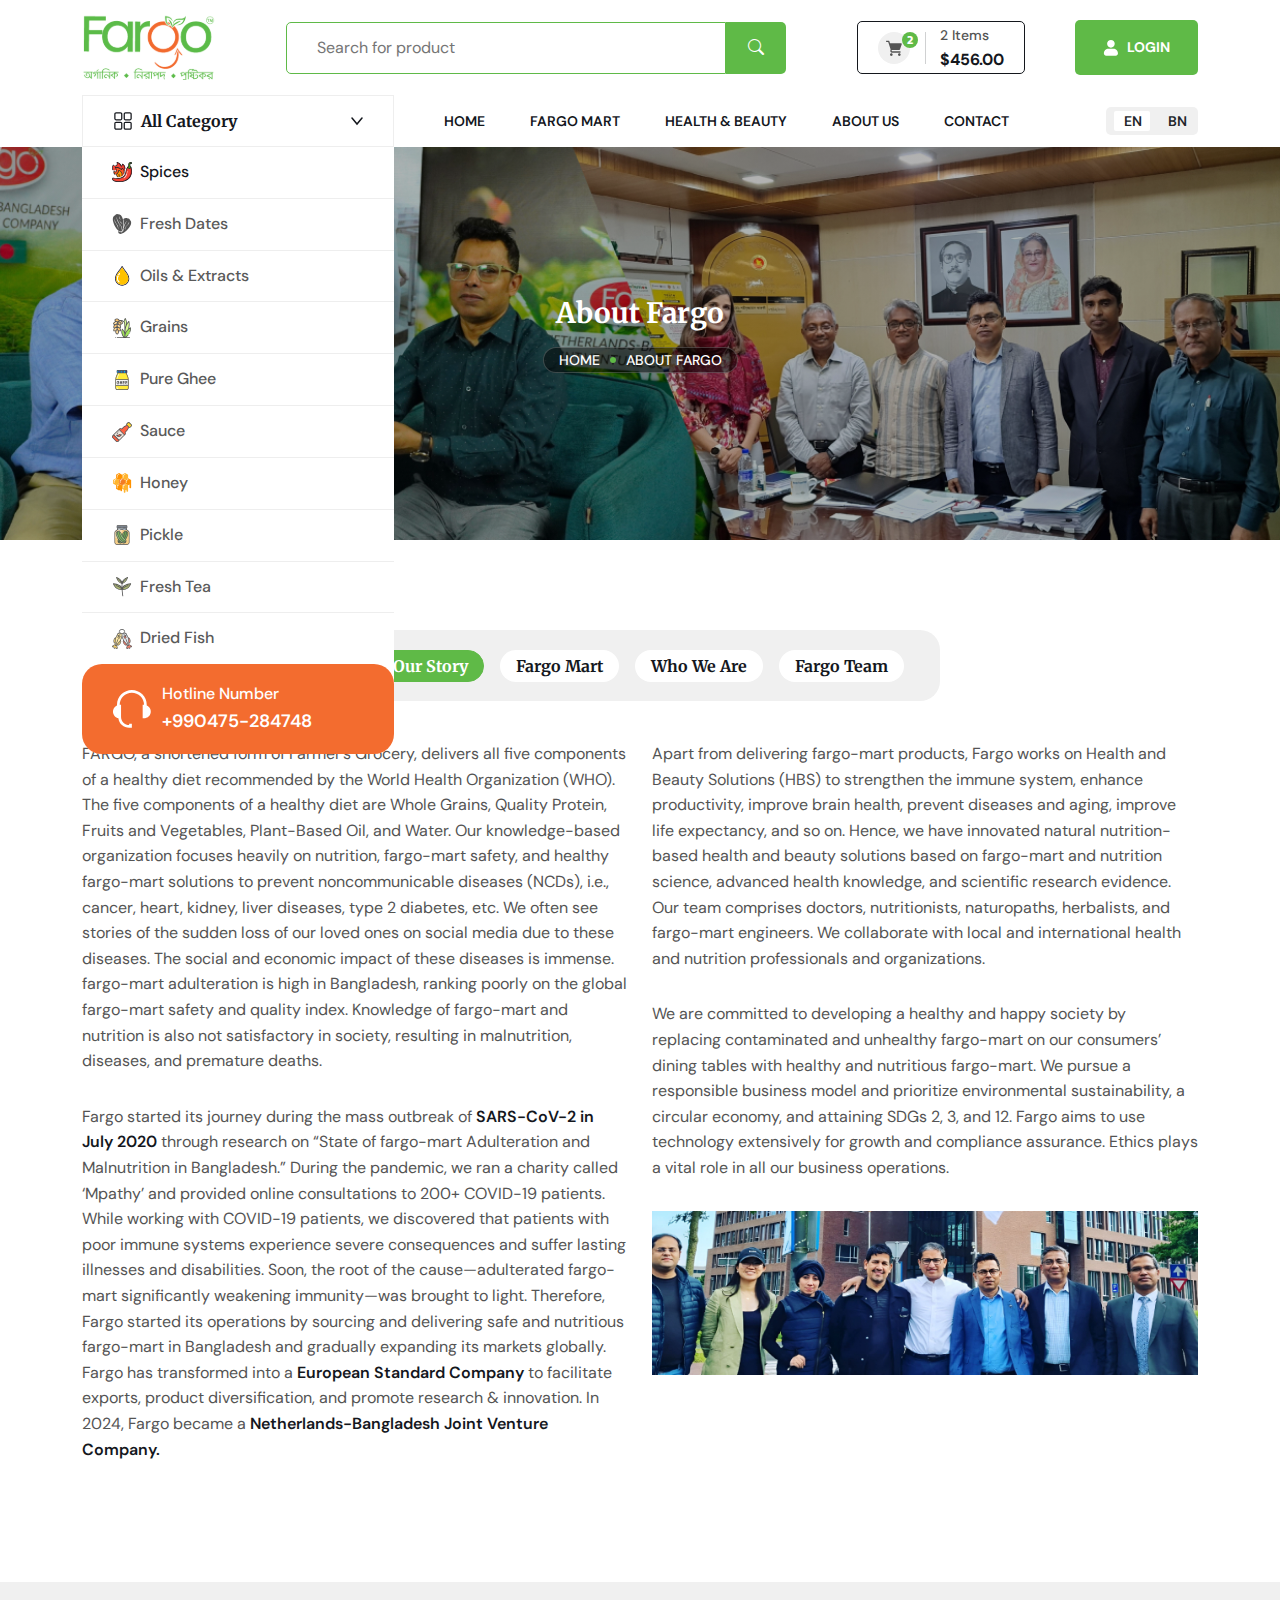
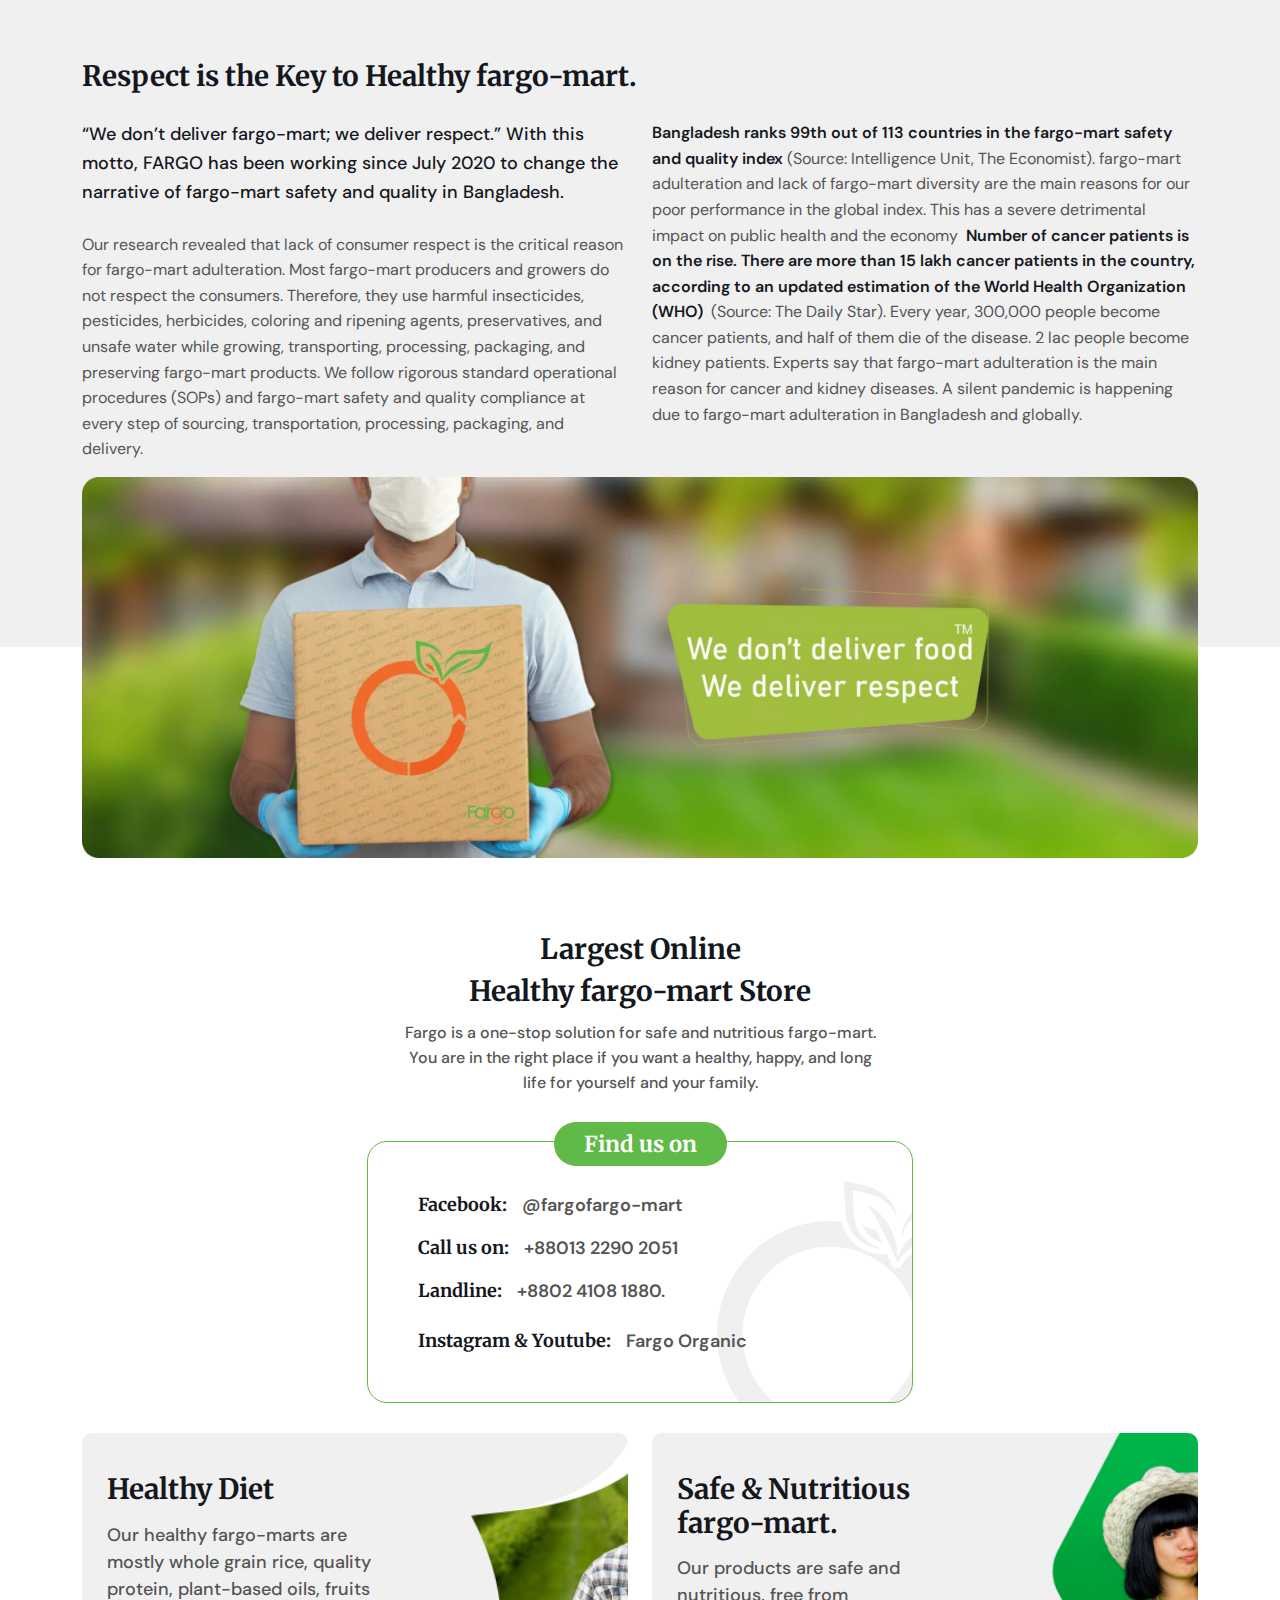
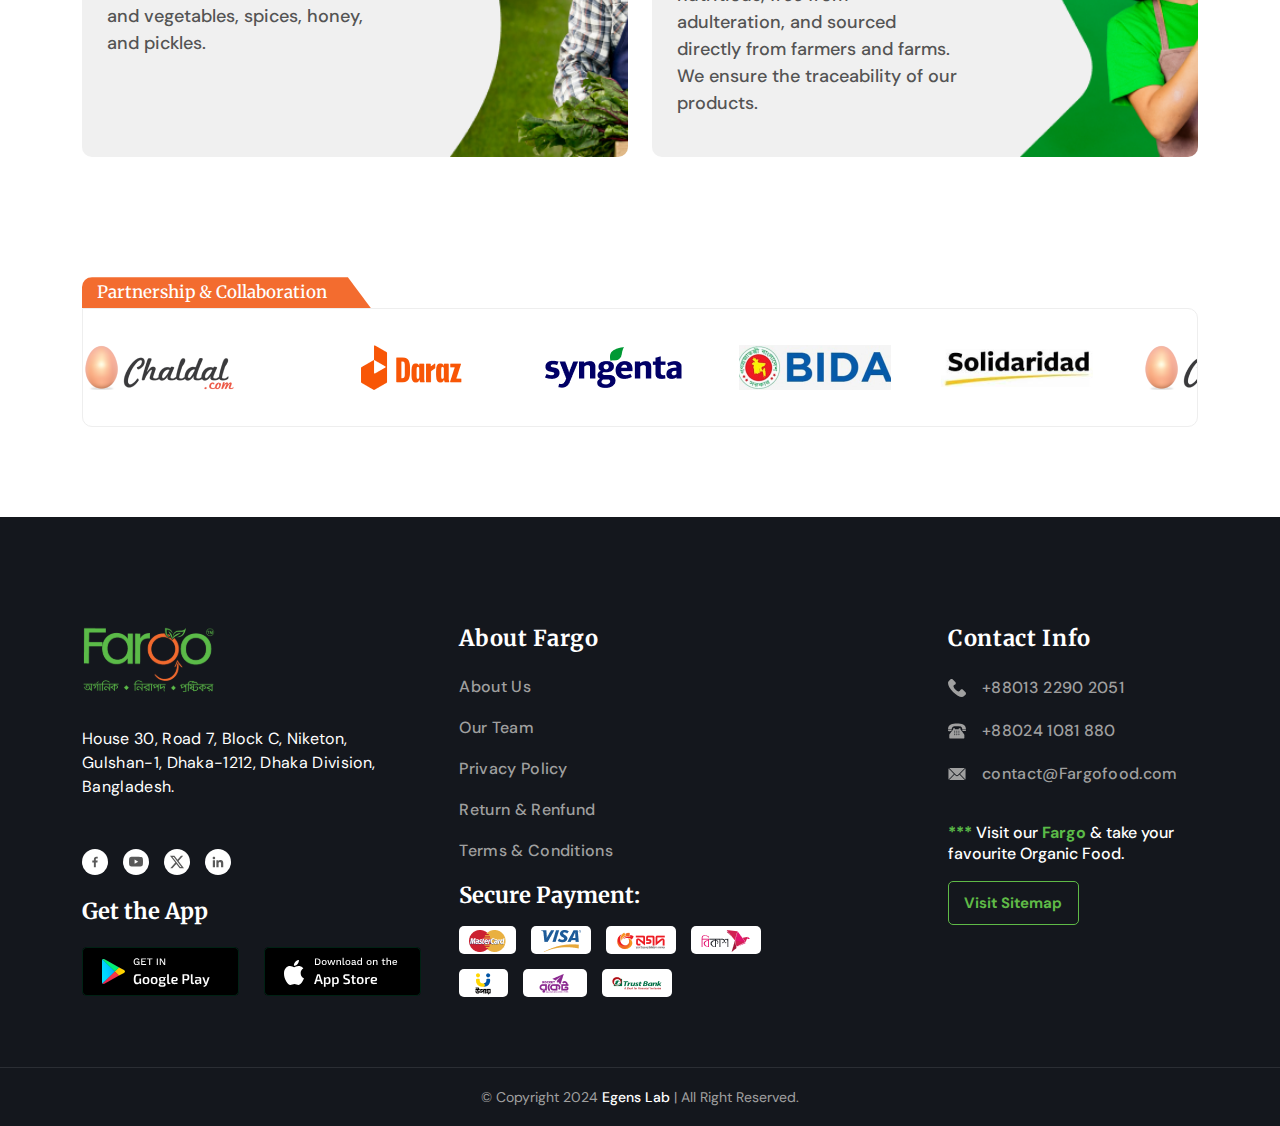
==== commit bf10f26c: "about" ====
--- a/about-us.html
+++ b/about-us.html
@@ -23,11 +23,13 @@
 </head>
 
 <body>
+
+
     <!-- Header section strats here -->
     <div class="sidebar-menu">
         <div class="logo-and-close-btn d-flex align-items-center justify-content-between">
             <div class="company-logo">
-                <a href="#">
+                <a href="index.html">
                     <img src="assets/image/icon/fargo-logo.svg" alt="">
                 </a>
             </div>
@@ -119,7 +121,7 @@
                 <div class="col-lg-12">
                     <div class="topbar-wrapper">
                         <div class="company-logo">
-                            <a href="#">
+                            <a href="index.html">
                                 <img src="assets/image/icon/fargo-logo.svg" alt="">
                             </a>
                         </div>
@@ -170,7 +172,7 @@
                 <div class="col-lg-12">
                     <div class="header-wrapper">
                         <div class="company-logo-main d-lg-none d-flex">
-                            <a href="#">
+                            <a href="index.html">
                                 <img src="assets/image/icon/fargo-logo.svg" alt="">
                             </a>
                         </div>
@@ -229,7 +231,7 @@
                                 <div
                                     class="logo-and-close-btn  d-lg-none d-flex align-items-center justify-content-between">
                                     <div class="company-logo">
-                                        <a href="#">
+                                        <a href="index.html">
                                             <img src="assets/image/icon/fargo-logo.svg" alt="">
                                         </a>
                                     </div>
@@ -343,7 +345,7 @@
         </div>
     </div>
     <!-- Breadcrumbs section ends here  -->
-    <div class="nav-tab pt-70">
+    <div class="nav-tab pt-90">
         <div class="container">
             <div class="row mb-40">
                 <div class="col-lg-12">
@@ -561,9 +563,9 @@
                                         <a href="#">Find us on</a>
                                     </div>
                                     <ul>
-                                        <li><span>Facebook:</span>@fargofargo-mart</li>
-                                        <li><span>Call us on:</span>+88013 2290 2051 </li>
-                                        <li><span>Landline:</span>+8802 4108 1880.</li>
+                                        <li><span>Facebook:</span><a href="#">@fargofargo-mart</a></li>
+                                        <li><span>Call us on:</span><a href="tel:+88013 2290 2051">+88013 2290 2051</a></li>
+                                        <li><span>Landline:</span><a href="tel:+8802 4108 1880">+8802 4108 1880.</a></li>
                                         <li><span>Instagram & Youtube:</span>Fargo Organic</li>
                                     </ul>
                                 </div>
@@ -669,7 +671,7 @@
                         </div>
                     </div>
                 </div>
-                <div class="faq-section pt-70 mb-70">
+                <div class="faq-section pt-90 mb-90">
                     <div class="container">
                         <div class="row">
                             <div class="col-lg-12 mb-50">
@@ -845,7 +847,7 @@
                         </div>
                     </div>
                 </div>
-                <div class="partner-logo-section mb-70 ">
+                <div class="partner-logo-section mb-90 ">
                     <div class="container">
                         <div class="row">
                             <div class="col-lg-12">
--- a/assets/css/style.css
+++ b/assets/css/style.css
@@ -308,6 +308,11 @@
 .mb-50 {
   margin-bottom: 50px;
 }
+@media (max-width: 767px) {
+  .mb-50 {
+    margin-bottom: 35px;
+  }
+}
 
 .mb-45 {
   margin-bottom: 45px;
@@ -360,10 +365,6 @@
 
 .mt-25 {
   margin-top: 25px;
-}
-
-.mb-50 {
-  margin-bottom: 50px;
 }
 
 .mt-60 {
@@ -682,6 +683,11 @@
   border-radius: 100px;
   padding: 15px 40px;
 }
+@media (max-width: 767px) {
+  .progress-pagination3 {
+    margin-top: 30px;
+  }
+}
 .progress-pagination3 .swiper-pagination-bullet {
   height: 10px;
   width: 10px;
@@ -718,6 +724,11 @@
   background: var(--white-color);
   border-radius: 100px;
   padding: 15px 40px;
+}
+@media (max-width: 767px) {
+  .progress-pagination4 {
+    margin-top: 30px;
+  }
 }
 .progress-pagination4 .swiper-pagination-bullet {
   height: 10px;
@@ -1555,6 +1566,12 @@
   color: #000000;
   margin-bottom: 15px;
 }
+@media (max-width: 767px) {
+  .company-info-section .company-info-title h4 {
+    line-height: 1.3;
+    font-size: 22px;
+  }
+}
 .company-info-section .company-info-title p {
   font-family: var(--font-dm-sans);
   font-size: 18px;
@@ -1562,6 +1579,11 @@
   line-height: 1.3;
   text-align: center;
   color: #000000;
+}
+@media (max-width: 767px) {
+  .company-info-section .company-info-title p {
+    margin-bottom: 0;
+  }
 }
 .company-info-section .company-info-image img {
   border-radius: 10px;
@@ -1816,6 +1838,12 @@
   color: var(--title-color);
   margin-bottom: 0;
 }
+@media (max-width: 767px) {
+  .section-title h4 {
+    line-height: 1.3;
+    font-size: 22px;
+  }
+}
 
 /*================================================
 09. category section
@@ -1829,6 +1857,16 @@
   padding: 110px 0;
   z-index: 1;
 }
+@media (max-width: 991px) {
+  .category-section {
+    padding: 90px 0;
+  }
+}
+@media (max-width: 767px) {
+  .category-section {
+    padding: 60px 0;
+  }
+}
 .category-section::after {
   content: "";
   position: absolute;
@@ -1841,6 +1879,11 @@
   background-image: url(../image/vector-1.png);
   z-index: -1;
 }
+@media (max-width: 767px) {
+  .category-section::after {
+    display: none;
+  }
+}
 .category-section .category-content {
   display: block;
   transition: 0.35s;
@@ -1854,6 +1897,11 @@
   height: 130px;
   margin-left: auto;
   margin-right: auto;
+}
+@media (max-width: 576px) {
+  .category-section .category-content .cat-img {
+    margin-bottom: 15px;
+  }
 }
 .category-section .category-content .cat-img::after {
   height: 132px;
@@ -1943,7 +1991,7 @@
 }
 @media (max-width: 767px) {
   .customar-section {
-    padding: 80px 0;
+    padding: 80px 0 60px;
   }
 }
 .customar-section .customer-review {
@@ -2120,6 +2168,11 @@
   border-radius: 100px;
   padding: 15px 40px;
 }
+@media (max-width: 767px) {
+  .customar-section .progress-pagination4 {
+    margin-top: 30px;
+  }
+}
 .customar-section .progress-pagination4 .swiper-pagination-bullet {
   height: 10px;
   width: 10px;
@@ -2265,6 +2318,18 @@
   width: 100%;
   background-size: contain;
 }
+@media (max-width: 1399px) {
+  .newsletter-section .premium-card {
+    padding: 40px 25px;
+    background-position: 120%;
+  }
+}
+@media (max-width: 1199px) {
+  .newsletter-section .premium-card {
+    background-image: unset;
+    min-height: unset;
+  }
+}
 .newsletter-section .premium-card .premium-card-content {
   max-width: 280px;
 }
@@ -2277,6 +2342,12 @@
   color: var(--title-color);
   margin-bottom: 20px;
 }
+@media (max-width: 767px) {
+  .newsletter-section .premium-card .premium-card-content h4 {
+    line-height: 1.3;
+    font-size: 22px;
+  }
+}
 .newsletter-section .premium-card .premium-card-content p {
   font-family: var(--font-dm-sans);
   font-size: 18px;
@@ -2285,6 +2356,11 @@
   text-align: left;
   color: var(--title-color2);
   margin-bottom: 75px;
+}
+@media (max-width: 767px) {
+  .newsletter-section .premium-card .premium-card-content p {
+    margin-bottom: 30px;
+  }
 }
 .newsletter-section .newsletter-card {
   background: var(--white-color);
@@ -2298,27 +2374,14 @@
 }
 @media (max-width: 1399px) {
   .newsletter-section .newsletter-card {
-    background-position: 230px;
+    padding: 40px 25px;
+    background-position: 93%;
   }
 }
 @media (max-width: 1199px) {
   .newsletter-section .newsletter-card {
-    background-position: 140px;
-  }
-}
-@media (max-width: 991px) {
-  .newsletter-section .newsletter-card {
-    background-position: 380px;
-  }
-}
-@media (max-width: 767px) {
-  .newsletter-section .newsletter-card {
-    background-position: 200px;
-  }
-}
-@media (max-width: 576px) {
-  .newsletter-section .newsletter-card {
-    background-position: 150px;
+    background-image: unset;
+    min-height: unset;
   }
 }
 .newsletter-section .newsletter-card .newsletter-card-content {
@@ -2333,6 +2396,12 @@
   color: var(--title-color);
   margin-bottom: 20px;
 }
+@media (max-width: 767px) {
+  .newsletter-section .newsletter-card .newsletter-card-content h4 {
+    line-height: 1.3;
+    font-size: 22px;
+  }
+}
 .newsletter-section .newsletter-card .newsletter-card-content p {
   font-family: var(--font-dm-sans);
   font-size: 18px;
@@ -2341,6 +2410,11 @@
   text-align: left;
   color: var(--title-color2);
   margin-bottom: 50px;
+}
+@media (max-width: 767px) {
+  .newsletter-section .newsletter-card .newsletter-card-content p {
+    margin-bottom: 30px;
+  }
 }
 .newsletter-section .newsletter-card .newsletter-card-content p span {
   font-family: var(--font-dm-sans);
@@ -2625,6 +2699,11 @@
   background: var(--title-color);
   padding: 110px 0 0px;
 }
+@media (max-width: 767px) {
+  .fooeter-section {
+    padding-top: 60px;
+  }
+}
 .fooeter-section .footer-button-area a.footer-btn {
   background: transparent;
   border: 1px solid rgba(255, 255, 255, 0.1019607843);
@@ -2715,6 +2794,12 @@
   font-weight: 700;
   text-align: left;
   color: var(--white-color);
+}
+@media (max-width: 767px) {
+  .fooeter-section .footer-widget .widget-title h4 {
+    line-height: 1.3;
+    font-size: 22px;
+  }
 }
 .fooeter-section .footer-widget .contact-list li {
   margin-bottom: 25px;
@@ -2916,6 +3001,12 @@
   text-align: center;
   color: var(--white-color);
   margin-bottom: 20px;
+}
+@media (max-width: 767px) {
+  .breadcrumbs-section .breadcrumbs-content h1 {
+    line-height: 1.3;
+    font-size: 22px;
+  }
 }
 .breadcrumbs-section .breadcrumbs-content .breadcrumb-list {
   display: inline-flex;
@@ -2975,6 +3066,11 @@
   color: var(--title-color2);
   margin-bottom: 30px;
 }
+@media (max-width: 767px) {
+  .about-fargo-section .about-content p {
+    margin-bottom: 15px;
+  }
+}
 .about-fargo-section .about-content p span {
   font-family: var(--font-dm-sans);
   font-size: 16px;
@@ -2987,6 +3083,16 @@
   padding: 80px 0;
   min-height: 665px;
 }
+@media (max-width: 767px) {
+  .healthy-food-section {
+    padding: 60px 0 130px;
+  }
+}
+@media (max-width: 767px) {
+  .healthy-food-section {
+    padding: 60px 0 110px;
+  }
+}
 .healthy-food-section .healthy-food-section-title h4 {
   font-family: var(--font-merriweather);
   font-size: 28px;
@@ -2996,9 +3102,11 @@
   color: var(--title-color);
   margin-bottom: 30px;
 }
-@media (max-width: 576px) {
+@media (max-width: 767px) {
   .healthy-food-section .healthy-food-section-title h4 {
     line-height: 1.3;
+    font-size: 22px;
+    margin-bottom: 15px;
   }
 }
 .healthy-food-section .healthy-food-section-content p {
@@ -3010,6 +3118,11 @@
   color: var(--title-color2);
   margin-bottom: 25px;
 }
+@media (max-width: 767px) {
+  .healthy-food-section .healthy-food-section-content p {
+    margin-bottom: 15px;
+  }
+}
 .healthy-food-section .healthy-food-section-content p.style-2 {
   font-family: var(--font-dm-sans);
   font-size: 18px;
@@ -3017,6 +3130,11 @@
   line-height: 1.6;
   text-align: left;
   color: var(--title-color);
+}
+@media (max-width: 767px) {
+  .healthy-food-section .healthy-food-section-content p.style-2 {
+    margin-bottom: 15px;
+  }
 }
 .healthy-food-section .healthy-food-section-content p span {
   color: var(--title-color);
@@ -3048,6 +3166,12 @@
   line-height: 42px;
   text-align: center;
   color: var(--title-color);
+}
+@media (max-width: 767px) {
+  .online-food-store-section .online-food-section-title h4 {
+    line-height: 1.3;
+    font-size: 22px;
+  }
 }
 .online-food-store-section .online-food-section-title p {
   font-family: var(--font-dm-sans);
@@ -3065,6 +3189,11 @@
   background-image: url(../image/about-us/icon/vector.svg);
   background-repeat: no-repeat;
   background-position: right bottom;
+}
+@media (max-width: 767px) {
+  .online-food-store-section .contact-area {
+    padding: 20px 25px;
+  }
 }
 .online-food-store-section .contact-area .found-us-btn {
   justify-content: center;
@@ -3109,7 +3238,7 @@
   margin-bottom: 25px;
   display: flex;
   align-items: center;
-  gap: 20px;
+  line-height: 1.8;
 }
 @media (max-width: 767px) {
   .online-food-store-section .contact-area ul li {
@@ -3124,6 +3253,19 @@
   line-height: 1;
   text-align: left;
   color: var(--title-color);
+  padding-right: 15px;
+}
+.online-food-store-section .contact-area ul li a {
+  font-family: var(--font-dm-sans);
+  font-size: 18px;
+  font-weight: 600;
+  line-height: 1;
+  text-align: left;
+  color: var(--title-color2);
+  transition: 0.35s;
+}
+.online-food-store-section .contact-area ul li a:hover {
+  color: var(--primary-color);
 }
 .online-food-store-section .about-banner-card {
   background: #F0F0F0;
@@ -3139,6 +3281,32 @@
 .online-food-store-section .about-banner-card.style-2 {
   background-image: url(../image/about-us/about-banner-image2.png);
 }
+@media (max-width: 767px) {
+  .online-food-store-section .about-banner-card.style-2 {
+    background-image: unset;
+  }
+}
+@media (max-width: 1399px) {
+  .online-food-store-section .about-banner-card {
+    padding: 40px 25px;
+    background-position: 120%;
+  }
+}
+@media (max-width: 1399px) {
+  .online-food-store-section .about-banner-card {
+    background-position: 185%;
+  }
+}
+@media (max-width: 991px) {
+  .online-food-store-section .about-banner-card {
+    background-position: 100%;
+  }
+}
+@media (max-width: 767px) {
+  .online-food-store-section .about-banner-card {
+    background-image: unset;
+  }
+}
 .online-food-store-section .about-banner-card .banner-card-content {
   max-width: 280px;
 }
@@ -3150,6 +3318,12 @@
   text-align: left;
   color: var(--title-color);
   margin-bottom: 15px;
+}
+@media (max-width: 767px) {
+  .online-food-store-section .about-banner-card .banner-card-content h4 {
+    line-height: 1.3;
+    font-size: 22px;
+  }
 }
 .online-food-store-section .about-banner-card .banner-card-content p {
   font-family: var(--font-dm-sans);
@@ -3174,6 +3348,11 @@
   margin-left: auto;
   margin-right: auto;
 }
+@media (max-width: 576px) {
+  .about-tab .nav-tabs {
+    padding: 20px;
+  }
+}
 .about-tab .nav-tabs li {
   padding: 0;
 }
@@ -3208,6 +3387,13 @@
   color: var(--title-color);
   margin-bottom: 20px;
 }
+@media (max-width: 767px) {
+  .fargo-mart-area .fargo-mart-area-content h4 {
+    line-height: 1.3;
+    font-size: 22px;
+    margin-bottom: 15px;
+  }
+}
 .fargo-mart-area .fargo-mart-area-content p {
   font-family: var(--font-dm-sans);
   font-size: 16px;
@@ -3217,6 +3403,11 @@
   color: var(--title-color2);
   margin-bottom: 25px;
 }
+@media (max-width: 767px) {
+  .fargo-mart-area .fargo-mart-area-content p {
+    margin-bottom: 10px;
+  }
+}
 .fargo-mart-area .fargo-mart-area-content p.style-2 {
   font-family: var(--font-dm-sans);
   font-size: 18px;
@@ -3240,6 +3431,11 @@
 }
 .fargo-mart-area .fargo-mart-area-content .location-btn {
   margin-top: 50px;
+}
+@media (max-width: 767px) {
+  .fargo-mart-area .fargo-mart-area-content .location-btn {
+    margin-top: 30px;
+  }
 }
 
 .fargo-mart-video-area .fargo-mart-section-title {
@@ -3254,6 +3450,13 @@
   text-align: center;
   color: var(--title-color);
   margin-bottom: 25px;
+}
+@media (max-width: 767px) {
+  .fargo-mart-video-area .fargo-mart-section-title h4 {
+    line-height: 1.3;
+    font-size: 22px;
+    margin-bottom: 15px;
+  }
 }
 .fargo-mart-video-area .fargo-mart-section-title p {
   font-family: var(--font-dm-sans);
@@ -3263,8 +3466,18 @@
   text-align: center;
   color: var(--title-color2);
 }
+@media (max-width: 767px) {
+  .fargo-mart-video-area .fargo-mart-section-title p {
+    margin-bottom: 0;
+  }
+}
 .fargo-mart-video-area .video-section-image {
   margin-top: 45px;
+}
+@media (max-width: 767px) {
+  .fargo-mart-video-area .video-section-image {
+    margin-top: 35px;
+  }
 }
 
 .company-info .company-info-content h4 {
@@ -3276,6 +3489,13 @@
   color: var(--title-color);
   margin-bottom: 25px;
 }
+@media (max-width: 767px) {
+  .company-info .company-info-content h4 {
+    line-height: 1.3;
+    font-size: 22px;
+    margin-bottom: 15px;
+  }
+}
 .company-info .company-info-content p {
   font-family: var(--font-dm-sans);
   font-size: 16px;
@@ -3284,6 +3504,11 @@
   text-align: left;
   color: var(--title-color2);
   margin-bottom: 25px;
+}
+@media (max-width: 767px) {
+  .company-info .company-info-content p {
+    margin-bottom: 10px;
+  }
 }
 .company-info .company-info-content p span {
   color: var(--title-color);
@@ -3301,6 +3526,12 @@
   line-height: 1;
   text-align: center;
   color: var(--title-color);
+}
+@media (max-width: 767px) {
+  .fargo-team-section .team-section-title h4 {
+    line-height: 1.3;
+    font-size: 22px;
+  }
 }
 .fargo-team-section .team-section-title p {
   font-family: var(--font-dm-sans);
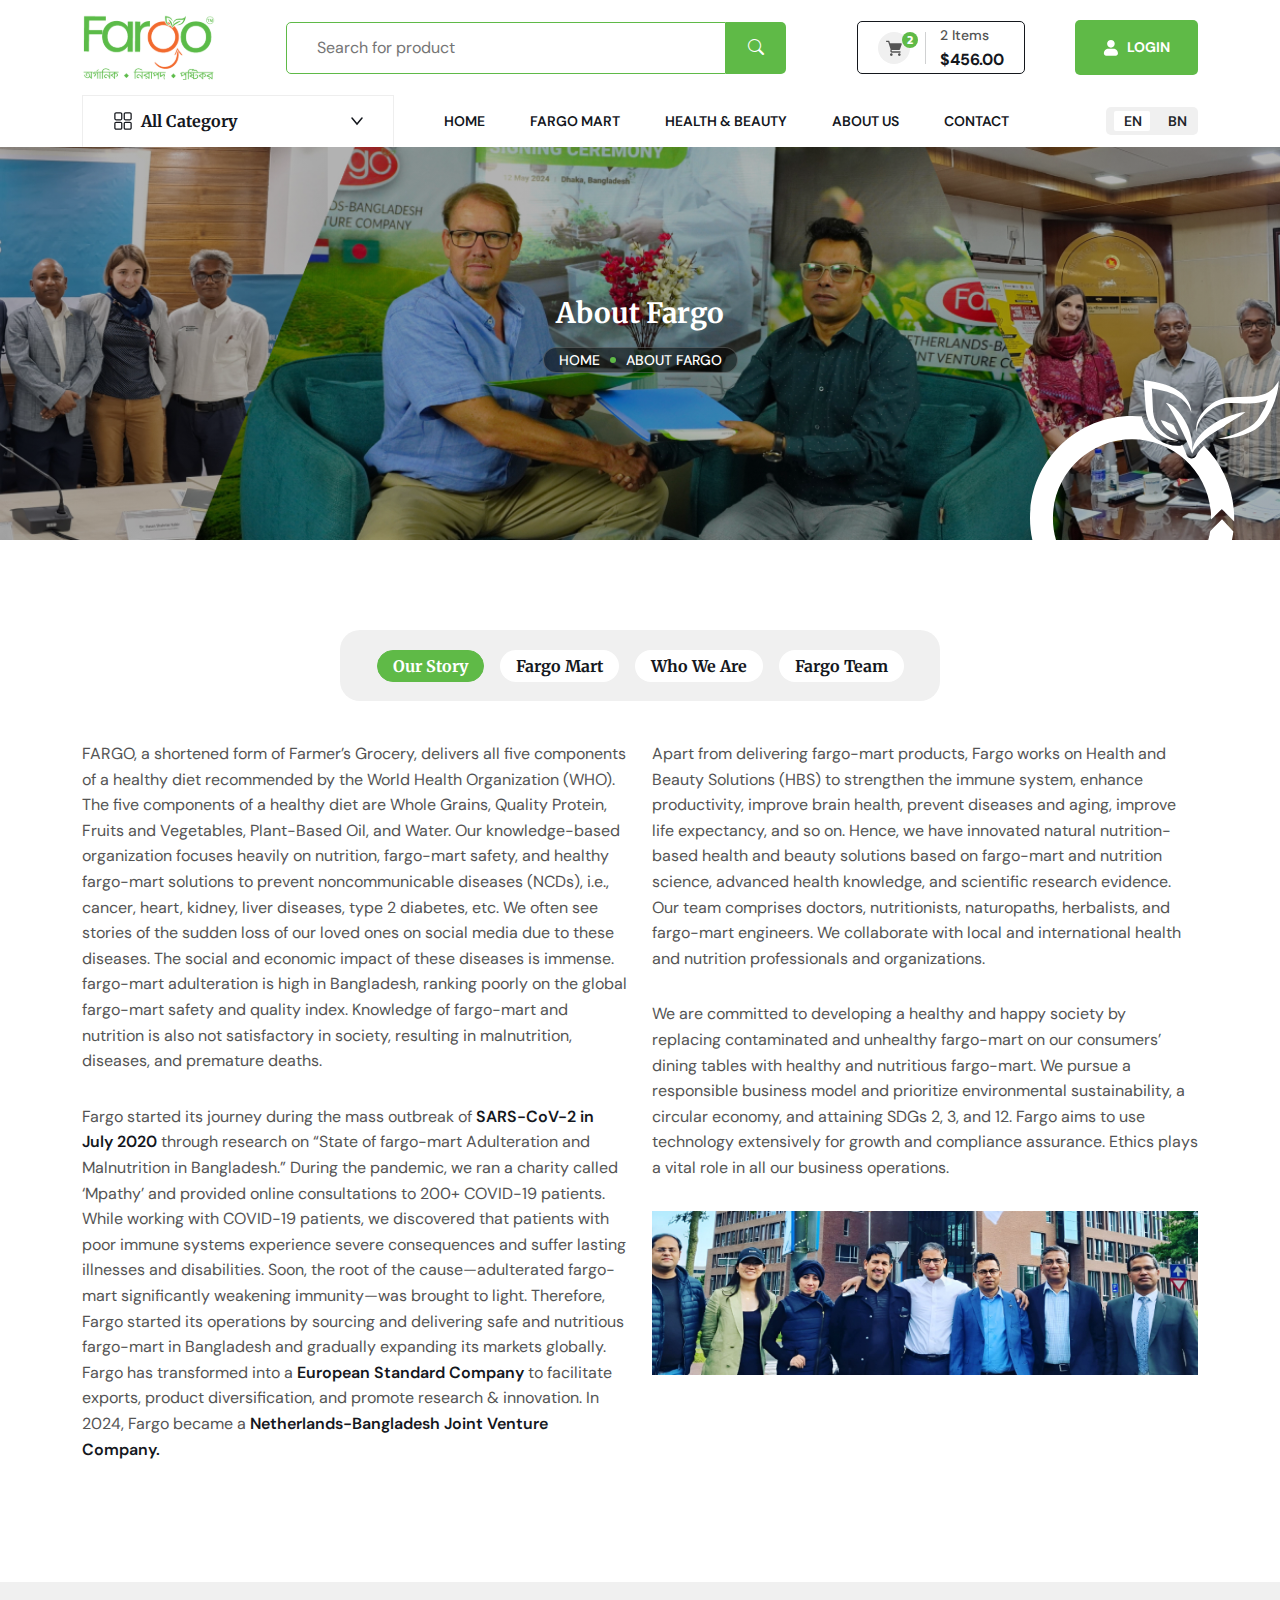
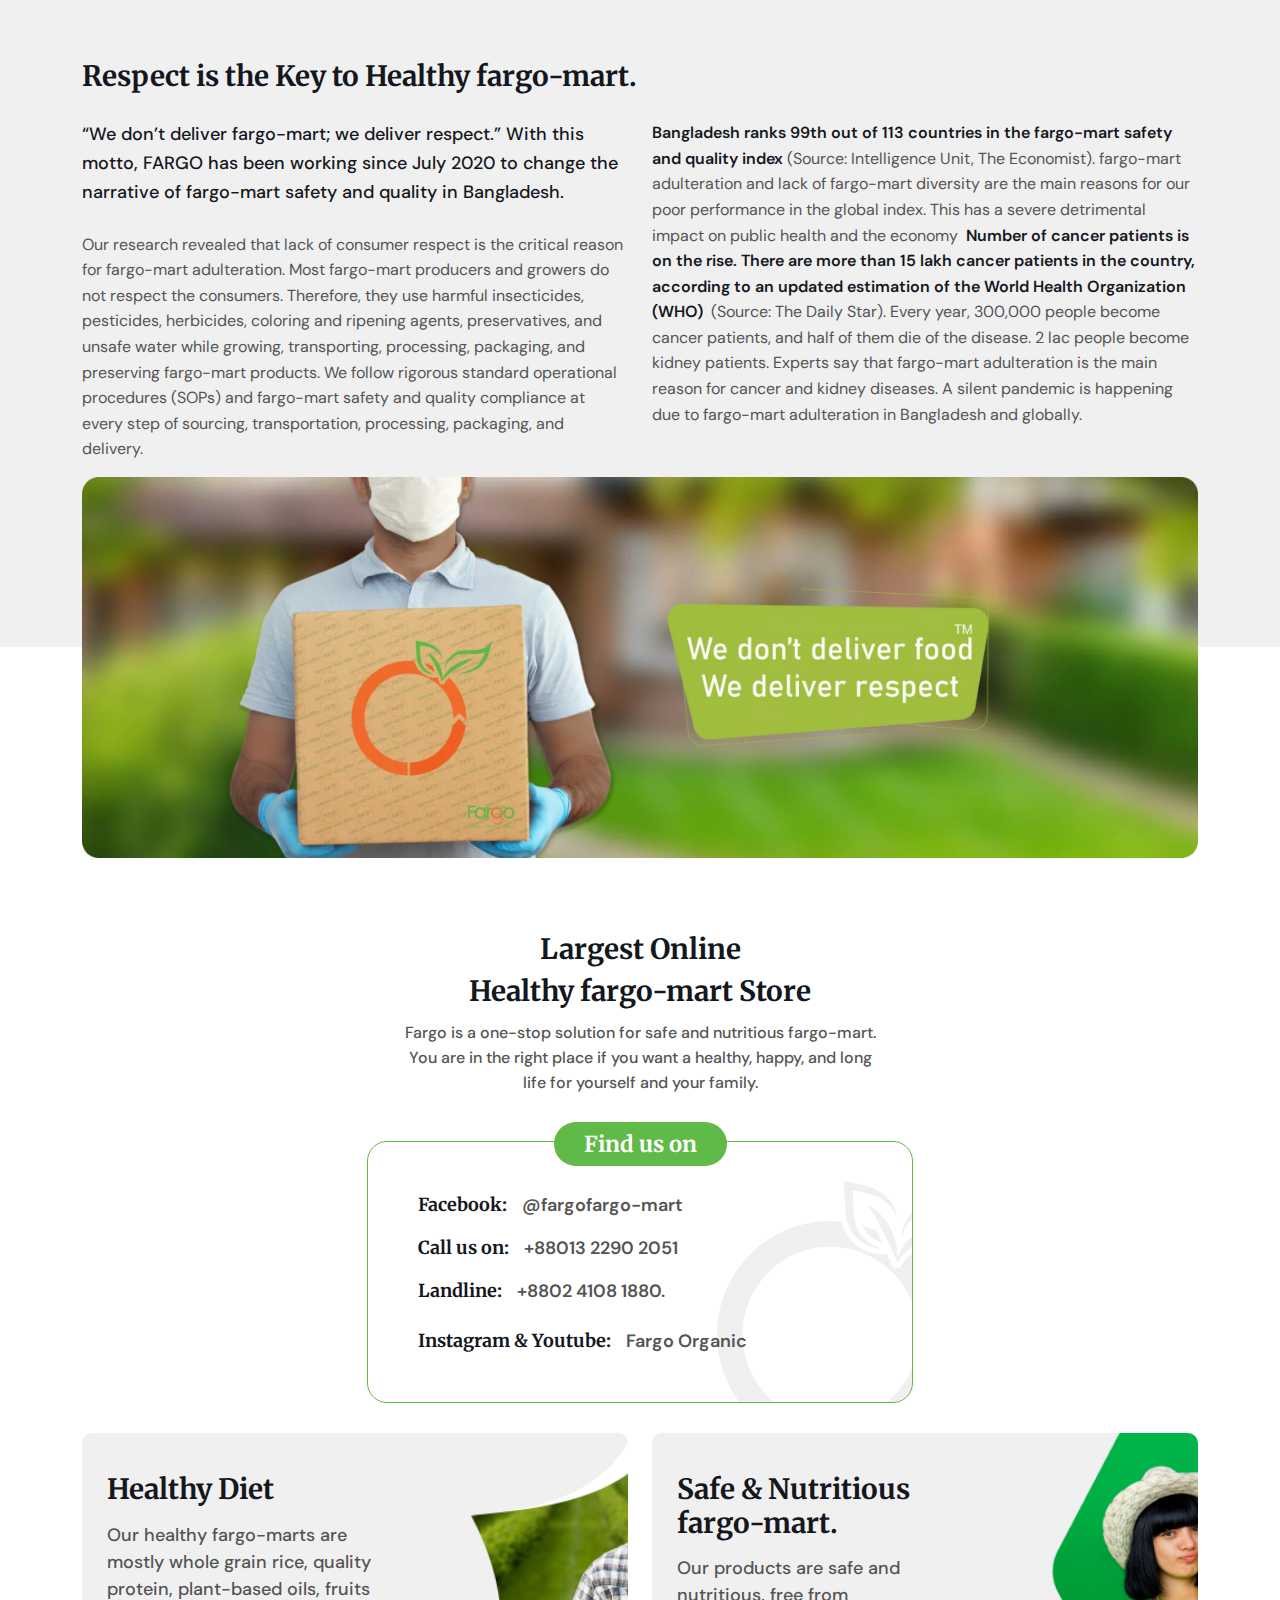
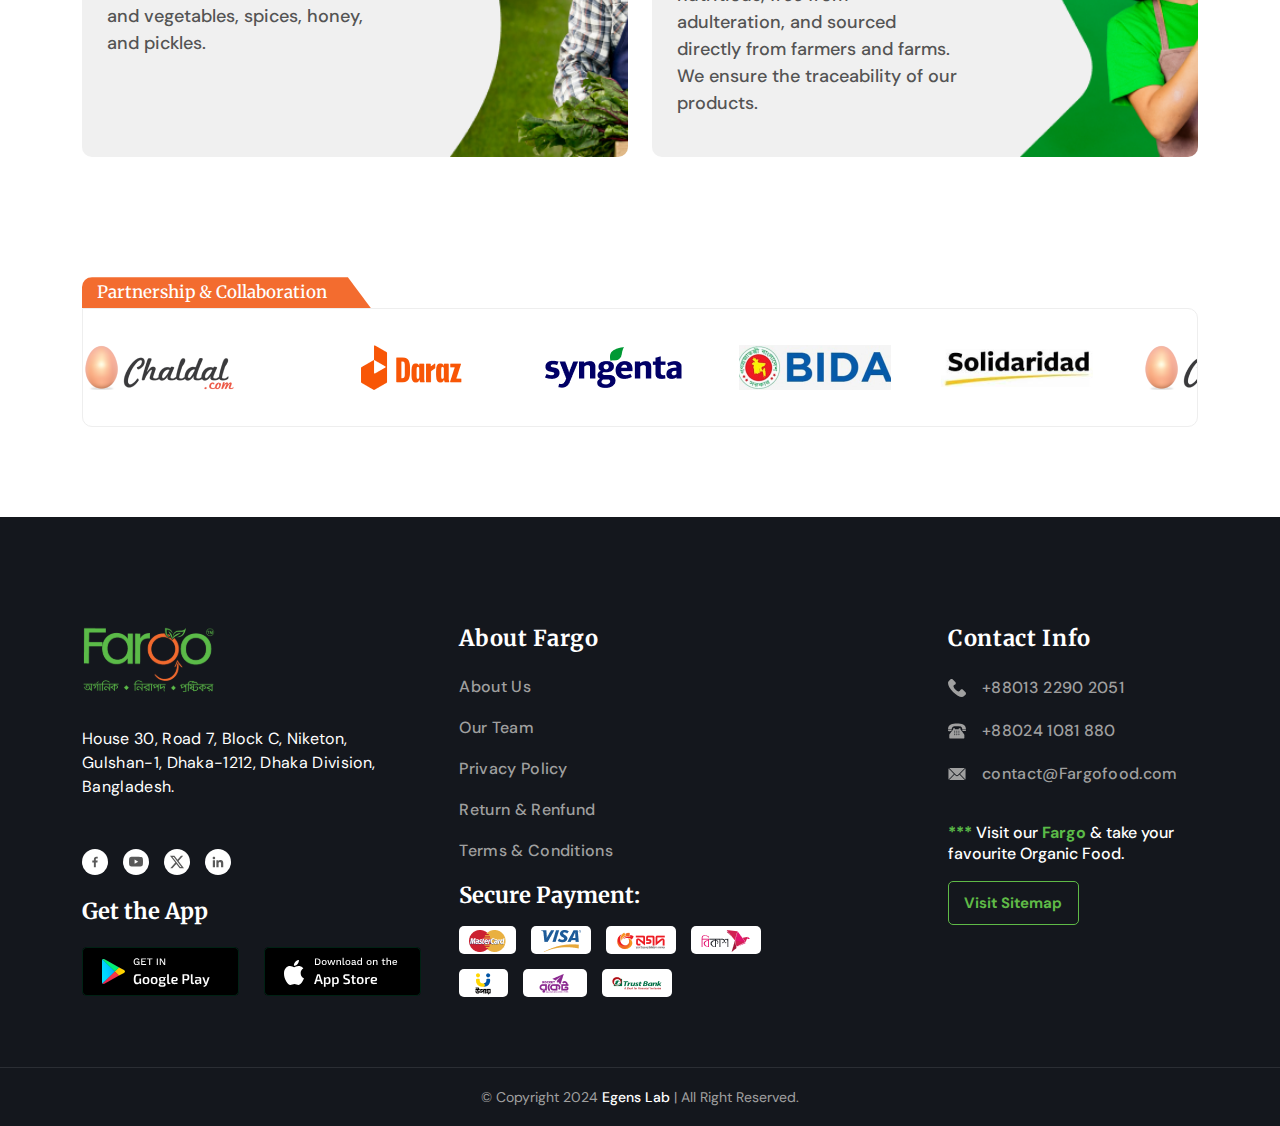
==== commit 42973e1d: "about" ====
--- a/about-us.html
+++ b/about-us.html
@@ -177,7 +177,7 @@
                             </a>
                         </div>
                         <div class="category-ans-menu">
-                            <div class="category-area d-lg-flex d-none active">
+                            <div class="category-area d-lg-flex d-none">
                                 <div class="category-btn">
                                     <span>
                                         <svg width="20" height="20" viewBox="0 0 20 20" fill="none"
--- a/assets/css/style.css
+++ b/assets/css/style.css
@@ -2967,26 +2967,16 @@
 .breadcrumbs-section {
   background-size: cover;
   background-repeat: no-repeat;
-  background-position: right;
+  background-position: center center;
   padding: 152px 0px 167px;
   position: relative;
+  overflow: hidden;
 }
 .breadcrumbs-section::before {
   content: url(../image/about-us/icon/about-us-banner-icon.svg);
   position: absolute;
-  top: 79%;
-  left: 80%;
-  transform: translateX(40%) translateY(-50%);
-}
-@media (max-width: 1399px) {
-  .breadcrumbs-section::before {
-    display: none;
-  }
-}
-@media (max-width: 991px) {
-  .breadcrumbs-section::before {
-    display: none;
-  }
+  right: 0;
+  bottom: -20px;
 }
 @media (max-width: 767px) {
   .breadcrumbs-section::before {
@@ -4339,7 +4329,7 @@
   border-radius: 5px 0px 0px 5px;
   width: 100%;
   height: 46px;
-  padding: 10px 30px;
+  padding: 10px;
   font-family: var(--font-dm-sans);
   font-weight: 400;
   font-size: 16px;
